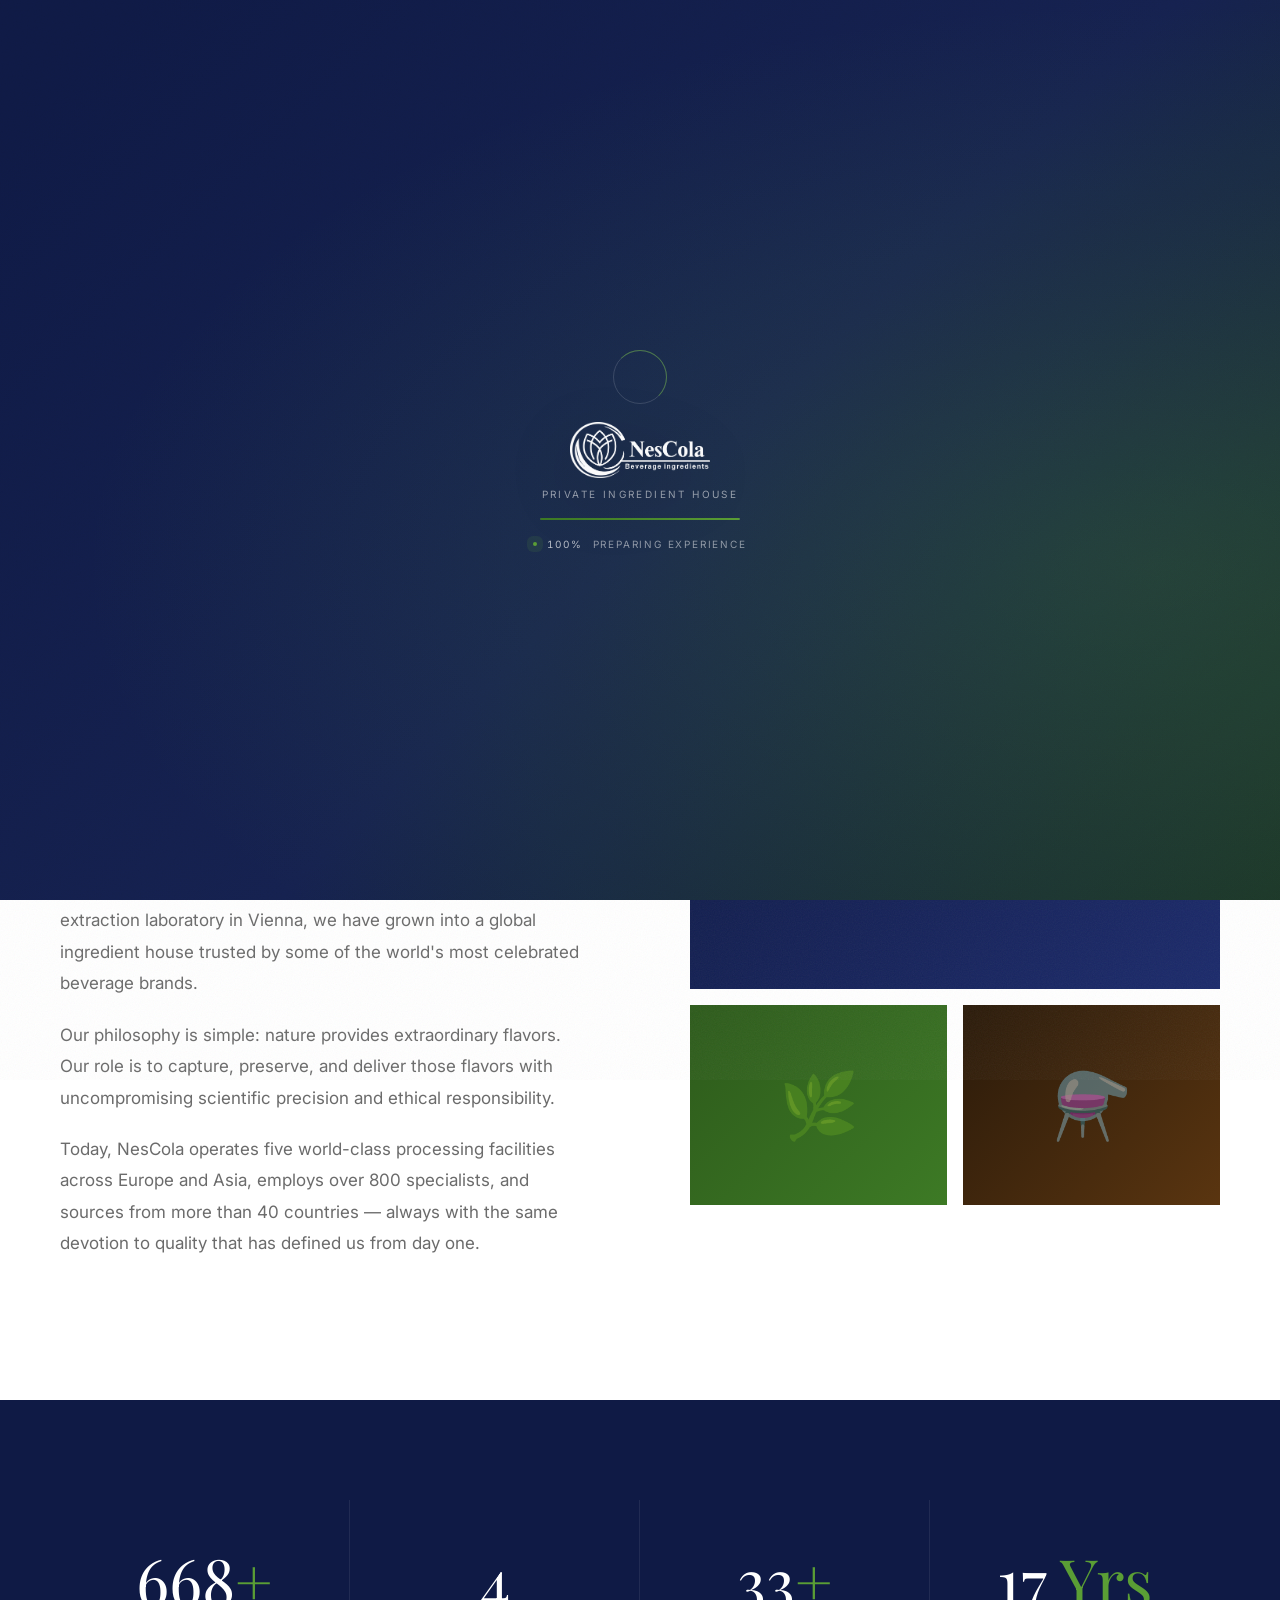
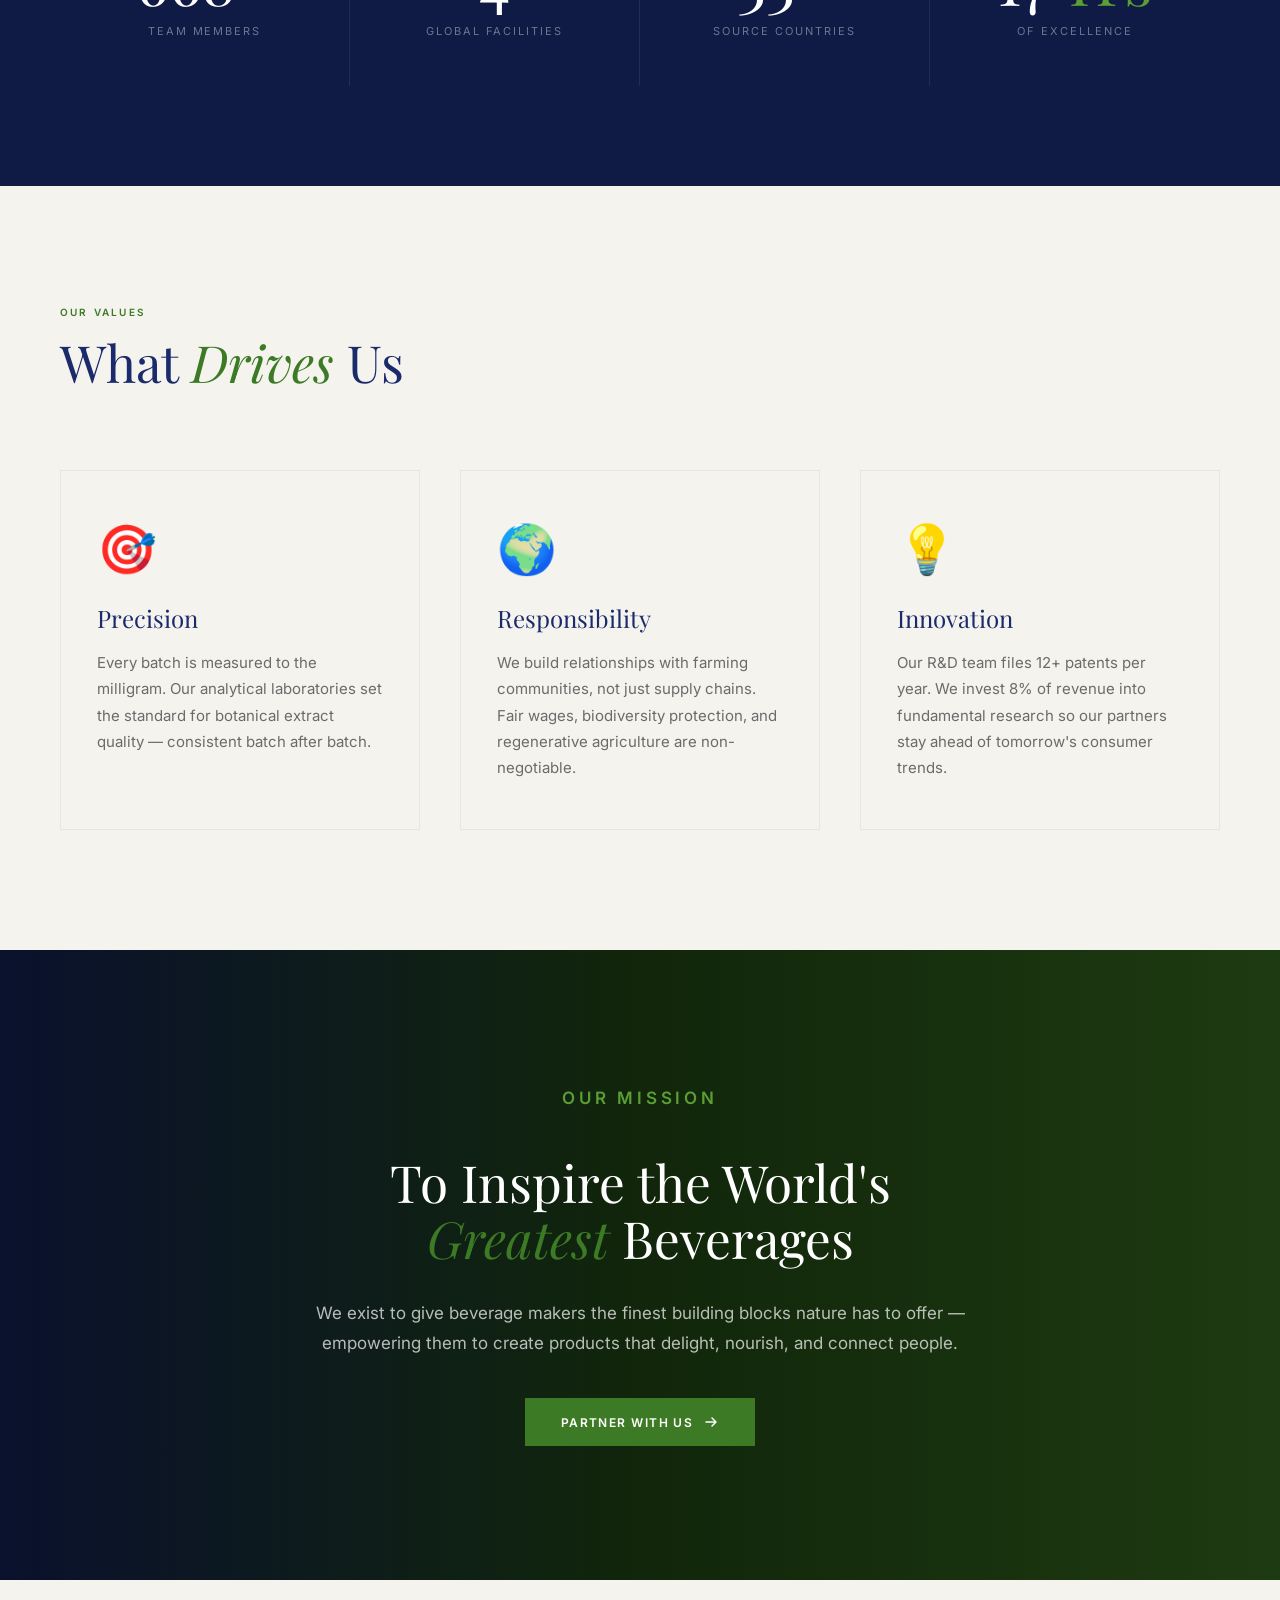
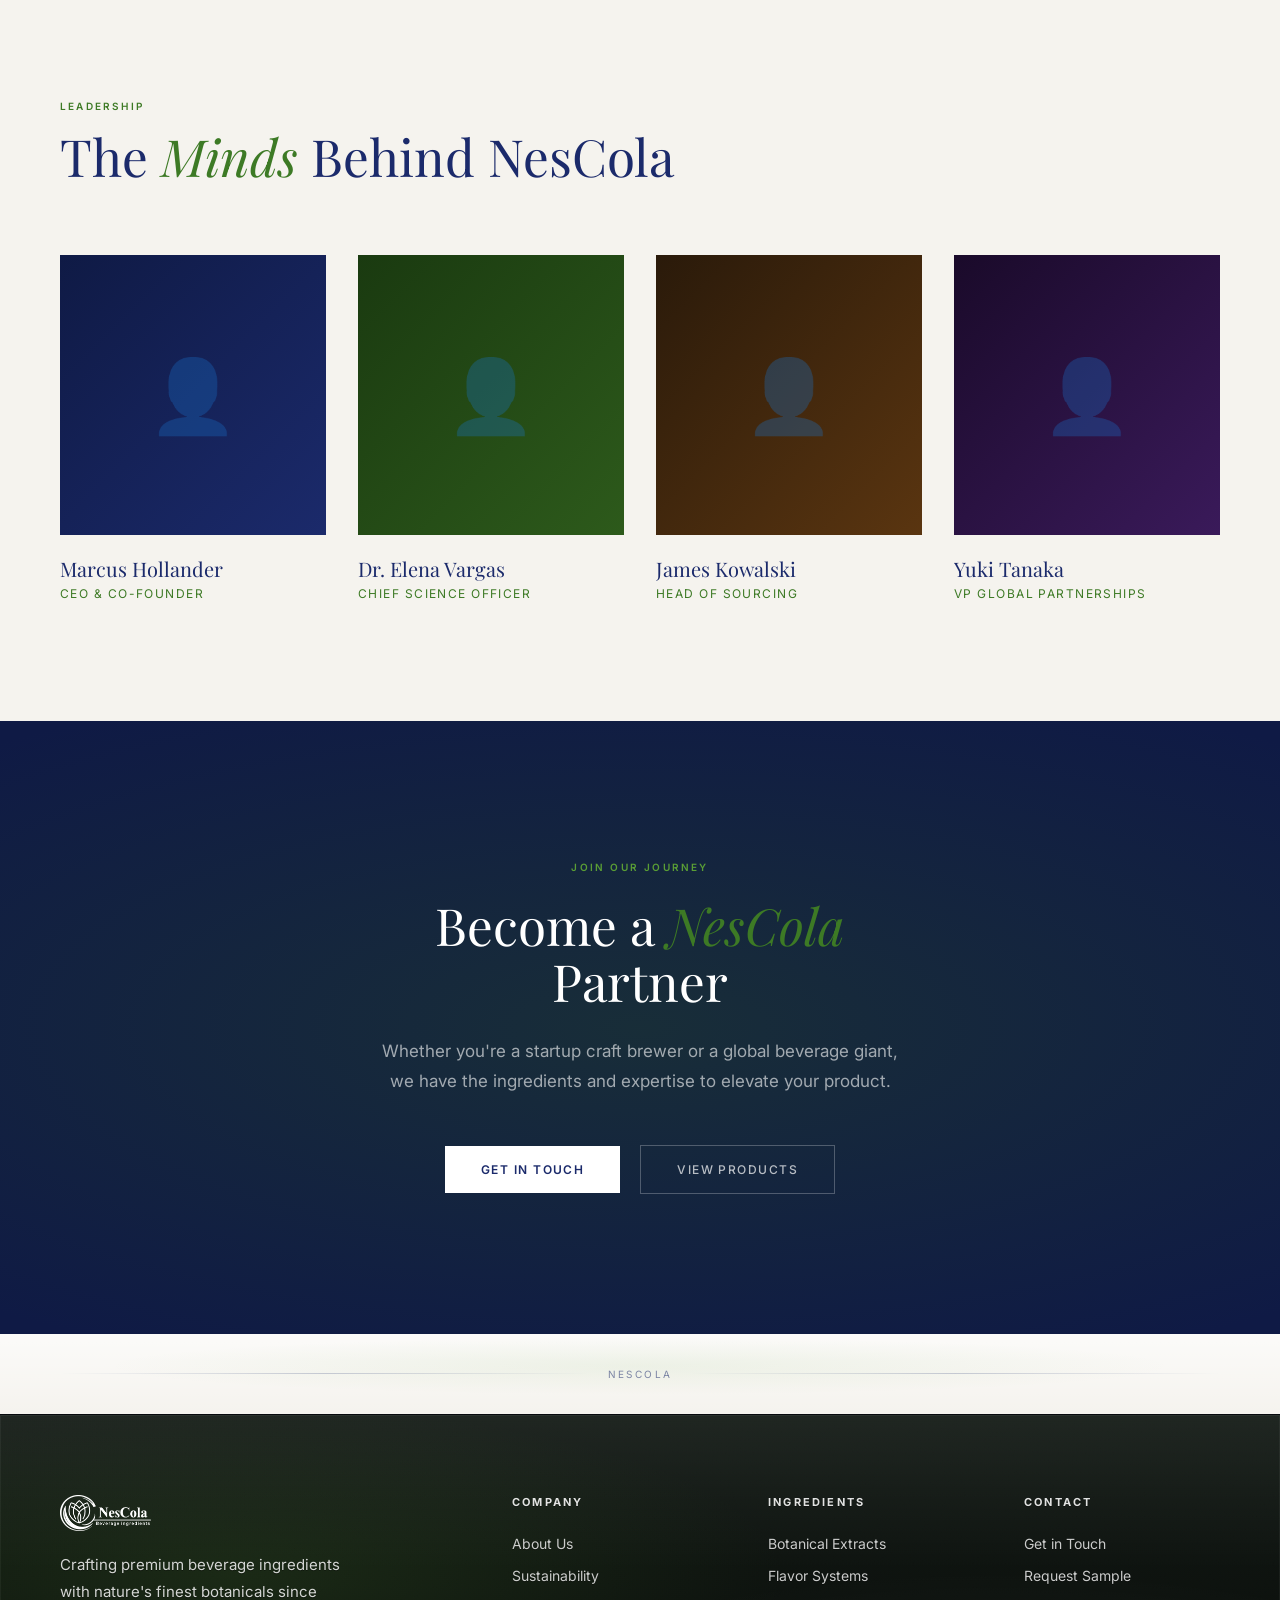
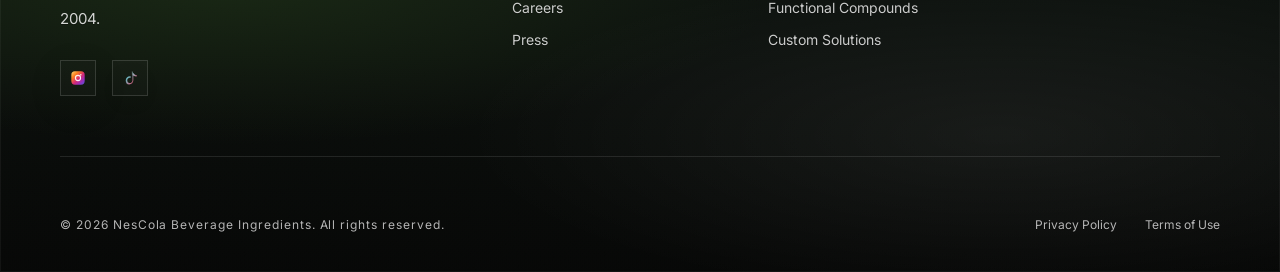
==== about.html @ 810b6f32 "Initial commit: Upload website" ====
<!DOCTYPE html>
<html lang="en">
<head>
  <meta charset="UTF-8" />
  <meta name="viewport" content="width=device-width, initial-scale=1.0" />
  <title>About NesCola – Our Story</title>
  <link rel="preconnect" href="https://fonts.googleapis.com" />
  <link rel="preconnect" href="https://fonts.gstatic.com" crossorigin />
  <link href="https://fonts.googleapis.com/css2?family=Playfair+Display:ital,wght@0,400;0,500;1,400;1,500&family=Inter:wght@300;400;500;600&display=swap" rel="stylesheet" />
  <link rel="stylesheet" href="css/style.css" />
</head>
<body>

  <!-- Loader -->
  <div id="loader">
    <div class="loader-stack">
      <div class="loader-ring" aria-hidden="true"></div>
      <div class="loader-mark">
        <img src="logo.png" alt="NesCola" class="loader-logo" />
        <div class="loader-subtitle">Private ingredient house</div>
      </div>
      <div class="loader-bar" aria-hidden="true"><div class="loader-bar-fill"></div></div>
      <div class="loader-metrics" aria-live="polite">
        <span class="loader-dot" aria-hidden="true"></span>
        <span class="loader-pct" id="loader-pct">0%</span>
        <span>Preparing experience</span>
      </div>
    </div>
  </div>

  <div id="progress-bar"></div>
  <div id="page-transition" aria-hidden="true">
    <div class="transition-mark">
      <span class="mark-line"></span>
      <span>NesCola</span>
    </div>
  </div>
  <div class="cursor"></div>
  <div class="cursor-follower"></div>

  <nav class="mobile-menu">
    <a href="index.html">Home</a>
    <a href="about.html">About</a>
    <a href="products.html">Ingredients</a>
    <a href="sustainability.html">Sustainability</a>
    <a href="contact.html">Contact</a>
  </nav>

  <header id="navbar">
    <a href="index.html" class="nav-logo"><img src="logo.png" alt="NesCola" /></a>
    <nav class="nav-links">
      <a href="index.html">Home</a>
      <a href="about.html">About</a>
      <a href="products.html">Ingredients</a>
      <a href="sustainability.html">Sustainability</a>
      <a href="contact.html" class="nav-cta">Contact Us</a>
    </nav>
    <div class="hamburger"><span></span><span></span><span></span></div>
  </header>

  <!-- Page Hero -->
  <section class="page-hero">
    <div class="page-hero-bg"></div>
    <div class="page-hero-content">
      <div class="page-hero-breadcrumb">
        <a href="index.html">Home</a><span>/</span><span>About</span>
      </div>
      <h1 class="page-hero-title reveal-clip">
        Our <em>Story</em>
      </h1>
    </div>
  </section>

  <!-- Story Section -->
  <section class="about-story">
    <div class="about-story-inner">
      <div class="about-story-text reveal-left">
        <p class="section-label">Since 2004</p>
        <h2 class="section-title">A Passion for<br /><em>Pure Ingredients</em></h2>
        <p>NesCola was founded in 2004 by a team of beverage scientists and botanical foragers who believed that the future of great drinks lay in the quality of what goes into them. Starting from a single extraction laboratory in Vienna, we have grown into a global ingredient house trusted by some of the world's most celebrated beverage brands.</p>
        <p>Our philosophy is simple: nature provides extraordinary flavors. Our role is to capture, preserve, and deliver those flavors with uncompromising scientific precision and ethical responsibility.</p>
        <p>Today, NesCola operates five world-class processing facilities across Europe and Asia, employs over 800 specialists, and sources from more than 40 countries — always with the same devotion to quality that has defined us from day one.</p>
      </div>
      <div class="about-story-visual">
        <div class="about-story-visual-item reveal-right">
          <div class="about-vis-bg bg-about-1" style="display:flex;align-items:center;justify-content:center;">
            <img src="logo.png" alt="" style="width:55%;opacity:0.6;filter:brightness(0) invert(1);"/>
          </div>
        </div>
        <div class="about-story-visual-item reveal" data-delay="100">
          <div class="about-vis-bg bg-about-2" style="display:flex;align-items:center;justify-content:center;">
            <span style="font-size:64px;opacity:0.5">🌿</span>
          </div>
        </div>
        <div class="about-story-visual-item reveal" data-delay="200">
          <div class="about-vis-bg bg-about-3" style="display:flex;align-items:center;justify-content:center;">
            <span style="font-size:64px;opacity:0.5">⚗️</span>
          </div>
        </div>
      </div>
    </div>
  </section>

  <!-- Stats -->
  <section class="stats-section">
    <div class="stat-item reveal" data-delay="0">
      <div class="stat-num" data-count="800" data-suffix="+">800<span>+</span></div>
      <div class="stat-label">Team Members</div>
    </div>
    <div class="stat-item reveal" data-delay="100">
      <div class="stat-num" data-count="5" data-suffix="">5<span></span></div>
      <div class="stat-label">Global Facilities</div>
    </div>
    <div class="stat-item reveal" data-delay="200">
      <div class="stat-num" data-count="40" data-suffix="+">40<span>+</span></div>
      <div class="stat-label">Source Countries</div>
    </div>
    <div class="stat-item reveal" data-delay="300">
      <div class="stat-num" data-count="20" data-suffix=" Yrs">20<span> Yrs</span></div>
      <div class="stat-label">of Excellence</div>
    </div>
  </section>

  <!-- Values -->
  <section class="values-section">
    <div class="values-inner">
    <div style="max-width:700px;margin-bottom:70px;" class="reveal">
      <p class="section-label">Our Values</p>
      <h2 class="section-title">What <em>Drives</em> Us</h2>
    </div>
    <div class="sustain-commitment">
      <div class="commitment-card reveal" data-delay="0">
        <div class="commitment-icon">🎯</div>
        <h3 class="commitment-title">Precision</h3>
        <p class="commitment-text">Every batch is measured to the milligram. Our analytical laboratories set the standard for botanical extract quality — consistent batch after batch.</p>
      </div>
      <div class="commitment-card reveal" data-delay="100">
        <div class="commitment-icon">🌍</div>
        <h3 class="commitment-title">Responsibility</h3>
        <p class="commitment-text">We build relationships with farming communities, not just supply chains. Fair wages, biodiversity protection, and regenerative agriculture are non-negotiable.</p>
      </div>
      <div class="commitment-card reveal" data-delay="200">
        <div class="commitment-icon">💡</div>
        <h3 class="commitment-title">Innovation</h3>
        <p class="commitment-text">Our R&D team files 12+ patents per year. We invest 8% of revenue into fundamental research so our partners stay ahead of tomorrow's consumer trends.</p>
      </div>
    </div>
    </div>
  </section>

  <!-- Feature Band -->
  <section class="feature-band">
    <div class="feature-band-bg"></div>
    <div class="feature-band-overlay"></div>
    <div class="feature-band-content">
      <p class="section-label reveal">Our Mission</p>
      <h2 class="section-title reveal" data-delay="100">To Inspire the World's <em>Greatest</em> Beverages</h2>
      <p class="reveal" data-delay="200">
        We exist to give beverage makers the finest building blocks nature has to offer — empowering them to create products that delight, nourish, and connect people.
      </p>
      <a href="contact.html" class="btn-primary reveal" data-delay="300" style="margin:0 auto;">
        Partner With Us
        <svg width="16" height="16" viewBox="0 0 16 16" fill="none"><path d="M3 8h10M9 4l4 4-4 4" stroke="currentColor" stroke-width="1.5" stroke-linecap="round" stroke-linejoin="round"/></svg>
      </a>
    </div>
  </section>

  <!-- Team -->
  <section class="team-section">
    <div class="team-inner">
      <div style="margin-bottom:0;" class="reveal">
        <p class="section-label">Leadership</p>
        <h2 class="section-title">The <em>Minds</em> Behind NesCola</h2>
      </div>
      <div class="team-grid" data-stagger>
      <div class="team-card reveal">
        <div class="team-card-img">
          <div class="team-card-img-bg" style="background:linear-gradient(135deg,#0f1a45,#1b2a6b);display:flex;align-items:center;justify-content:center;">
            <span style="font-size:72px;opacity:0.3">👤</span>
          </div>
        </div>
        <div class="team-name">Marcus Hollander</div>
        <div class="team-role">CEO &amp; Co-Founder</div>
      </div>
      <div class="team-card reveal" data-delay="100">
        <div class="team-card-img">
          <div class="team-card-img-bg" style="background:linear-gradient(135deg,#1a3a10,#2d5a1b);display:flex;align-items:center;justify-content:center;">
            <span style="font-size:72px;opacity:0.3">👤</span>
          </div>
        </div>
        <div class="team-name">Dr. Elena Vargas</div>
        <div class="team-role">Chief Science Officer</div>
      </div>
      <div class="team-card reveal" data-delay="200">
        <div class="team-card-img">
          <div class="team-card-img-bg" style="background:linear-gradient(135deg,#2a1a0a,#5a3510);display:flex;align-items:center;justify-content:center;">
            <span style="font-size:72px;opacity:0.3">👤</span>
          </div>
        </div>
        <div class="team-name">James Kowalski</div>
        <div class="team-role">Head of Sourcing</div>
      </div>
      <div class="team-card reveal" data-delay="300">
        <div class="team-card-img">
          <div class="team-card-img-bg" style="background:linear-gradient(135deg,#1a0a2a,#3a1a5a);display:flex;align-items:center;justify-content:center;">
            <span style="font-size:72px;opacity:0.3">👤</span>
          </div>
        </div>
        <div class="team-name">Yuki Tanaka</div>
        <div class="team-role">VP Global Partnerships</div>
      </div>
      </div>
    </div>
  </section>

  <!-- CTA -->
  <section class="cta-section">
    <span class="section-label reveal">Join Our Journey</span>
    <h2 class="section-title reveal" data-delay="100">Become a <em>NesCola</em><br />Partner</h2>
    <p class="reveal" data-delay="200">Whether you're a startup craft brewer or a global beverage giant, we have the ingredients and expertise to elevate your product.</p>
    <div class="cta-actions reveal" data-delay="300">
      <a href="contact.html" class="btn-white">Get in Touch</a>
      <a href="products.html" class="btn-outline-white">View Products</a>
    </div>
  </section>

  <!-- Pre-footer separator -->
  <section class="pre-footer" aria-hidden="true">
    <div class="pre-footer-inner">
      <span class="pre-footer-line"></span>
      <span class="pre-footer-kicker">NesCola</span>
      <span class="pre-footer-line"></span>
    </div>
  </section>

  <footer>
    <div class="footer-top">
      <div class="footer-brand">
        <img src="logo.png" alt="NesCola" />
        <p>Crafting premium beverage ingredients with nature's finest botanicals since 2004.</p>
        <div class="social-links">
          <a href="#" aria-label="Instagram">
            <svg class="social-icon-bg" viewBox="0 0 24 24" aria-hidden="true">
              <defs>
                <linearGradient id="igG" x1="0" y1="0" x2="1" y2="1">
                  <stop offset="0" stop-color="#feda75"/>
                  <stop offset="0.28" stop-color="#fa7e1e"/>
                  <stop offset="0.55" stop-color="#d62976"/>
                  <stop offset="0.78" stop-color="#962fbf"/>
                  <stop offset="1" stop-color="#4f5bd5"/>
                </linearGradient>
              </defs>
              <path fill="url(#igG)" d="M7.5 2h9A5.5 5.5 0 0 1 22 7.5v9A5.5 5.5 0 0 1 16.5 22h-9A5.5 5.5 0 0 1 2 16.5v-9A5.5 5.5 0 0 1 7.5 2Z"/>
              <path fill="#fff" fill-opacity="0.92" d="M12 7.3A4.7 4.7 0 1 0 16.7 12 4.71 4.71 0 0 0 12 7.3Zm0 7.7A3 3 0 1 1 15 12a3 3 0 0 1-3 3Zm5.35-7.98a1.1 1.1 0 1 1-1.1-1.1 1.1 1.1 0 0 1 1.1 1.1Z"/>
            </svg>
          </a>
          <a href="#" aria-label="TikTok">
            <svg class="social-icon-bg" viewBox="0 0 24 24" aria-hidden="true">
              <defs>
                <linearGradient id="ttC" x1="0" y1="0" x2="1" y2="1">
                  <stop offset="0" stop-color="#25F4EE"/>
                  <stop offset="1" stop-color="#FE2C55"/>
                </linearGradient>
              </defs>
              <path fill="url(#ttC)" d="M13.6 2h2.2c.2 2 1.4 3.8 3.2 4.7 1 .5 2 .8 3 .8v2.2c-1.8.1-3.5-.4-5-1.4v7.2c0 3.4-2.8 6.2-6.2 6.2S5.6 19 5.6 15.6s2.8-6.2 6.2-6.2c.4 0 .8 0 1.2.1v2.4c-.4-.2-.8-.2-1.2-.2-2.1 0-3.9 1.7-3.9 3.9S9.7 19.5 11.8 19.5s3.9-1.7 3.9-3.9V2Z"/>
              <path fill="#fff" fill-opacity="0.18" d="M15.8 2c.2 2 1.4 3.8 3.2 4.7v2.2c-1.8-.3-3.4-1.2-4.4-2.6V2h1.2Z"/>
            </svg>
          </a>
        </div>
      </div>
      <div class="footer-col">
        <h5>Company</h5>
        <ul>
          <li><a href="about.html">About Us</a></li>
          <li><a href="sustainability.html">Sustainability</a></li>
          <li><a href="#">Careers</a></li>
          <li><a href="#">Press</a></li>
        </ul>
      </div>
      <div class="footer-col">
        <h5>Ingredients</h5>
        <ul>
          <li><a href="products.html">Botanical Extracts</a></li>
          <li><a href="products.html">Flavor Systems</a></li>
          <li><a href="products.html">Functional Compounds</a></li>
          <li><a href="products.html">Custom Solutions</a></li>
        </ul>
      </div>
      <div class="footer-col">
        <h5>Contact</h5>
        <ul>
          <li><a href="contact.html">Get in Touch</a></li>
          <li><a href="contact.html">Request Sample</a></li>
        </ul>
      </div>
    </div>
    <div class="footer-bottom">
      <p>© 2026 NesCola Beverage Ingredients. All rights reserved.</p>
      <div class="footer-bottom-links">
        <a href="#">Privacy Policy</a>
        <a href="#">Terms of Use</a>
      </div>
    </div>
  </footer>

  <button id="back-to-top" aria-label="Back to top">
    <svg width="18" height="18" viewBox="0 0 18 18" fill="none"><path d="M9 14V4M4 9l5-5 5 5" stroke="currentColor" stroke-width="1.5" stroke-linecap="round" stroke-linejoin="round"/></svg>
  </button>

  <script src="js/main.js"></script>
</body>
</html>
---- css/style.css ----
/* ============================================
   NESCOLA – BEVERAGE INGREDIENTS
   Luxury website inspired by Zegna Group
   ============================================ */

:root {
  --navy:   #1B2A6B;
  --navy-dark: #0F1A45;
  --green:  #2D5A1B;
  --green-mid: #3D7A25;
  --green-light: #5A9E35;
  --cream:  #F5F3EE;
  --white:  #FFFFFF;
  --black:  #0A0A0A;
  --gray:   #6B6B6B;
  --light-gray: #E8E6E1;
  --font-serif: 'Playfair Display', Georgia, serif;
  --font-sans:  'Inter', 'Helvetica Neue', Arial, sans-serif;
  --transition: 0.6s cubic-bezier(0.25, 0.46, 0.45, 0.94);
  --transition-fast: 0.3s cubic-bezier(0.25, 0.46, 0.45, 0.94);
  --ease-premium: cubic-bezier(0.22, 1, 0.36, 1);
}

/* ---- Reset & Base ---- */
*, *::before, *::after { box-sizing: border-box; margin: 0; padding: 0; }

html {
  font-size: 16px;
  scroll-behavior: smooth;
  overflow-x: hidden;
}

body {
  font-family: var(--font-sans);
  background: var(--white);
  color: var(--black);
  overflow-x: hidden;
}

a { text-decoration: none; color: inherit; }
img { display: block; max-width: 100%; }
ul { list-style: none; }

/* ---- Motion preferences ---- */
@media (prefers-reduced-motion: reduce) {
  html { scroll-behavior: auto; }
  *, *::before, *::after {
    animation-duration: 0.001ms !important;
    animation-iteration-count: 1 !important;
    transition-duration: 0.001ms !important;
  }
}

/* ---- Custom Cursor ---- */
.cursor {
  position: fixed;
  width: 10px; height: 10px;
  background: rgba(255,255,255,0.95);
  border-radius: 50%;
  pointer-events: none;
  z-index: 10000;
  transform: translate(-50%, -50%);
  transition: transform 0.1s, width 0.3s, height 0.3s, background 0.3s;
  mix-blend-mode: difference;
  box-shadow: 0 0 0 1px rgba(0,0,0,0.20), 0 14px 38px rgba(0,0,0,0.20);
}
.cursor-follower {
  position: fixed;
  width: 36px; height: 36px;
  border: 1.5px solid rgba(255,255,255,0.8);
  border-radius: 50%;
  pointer-events: none;
  z-index: 9999;
  transform: translate(-50%, -50%);
  transition: transform 0.35s cubic-bezier(0.175, 0.885, 0.32, 1.275), width 0.3s, height 0.3s, border-color 0.3s;
  mix-blend-mode: difference;
  box-shadow: 0 0 0 1px rgba(0,0,0,0.14);
}
.cursor.hover   { width: 20px; height: 20px; background: rgba(255,255,255,0.98); }
.cursor-follower.hover { width: 60px; height: 60px; border-color: rgba(255,255,255,0.9); opacity: 0.55; }

/* Cursor only on precise pointers */
@media (pointer: fine) {
  body { cursor: none; }
}
@media (pointer: coarse) {
  .cursor, .cursor-follower { display: none !important; }
}

/* ---- Page Transitions (exclusive) ---- */
#page-transition {
  position: fixed;
  inset: 0;
  z-index: 9997;
  pointer-events: none;
  opacity: 0;
  visibility: hidden;
  transform: translateY(8px);
  transition: opacity 520ms cubic-bezier(0.22, 1, 0.36, 1),
              transform 520ms cubic-bezier(0.22, 1, 0.36, 1),
              visibility 0s linear 520ms;
}

#page-transition::before {
  content: '';
  position: absolute;
  inset: 0;
  background:
    radial-gradient(ellipse 90% 65% at 50% 35%, rgba(90,158,53,0.18), transparent 55%),
    linear-gradient(135deg, rgba(15,26,69,0.96) 0%, rgba(27,42,107,0.96) 30%, rgba(45,90,27,0.96) 100%);
}

/* ultra-subtle grain */
#page-transition::after {
  content: '';
  position: absolute;
  inset: -20%;
  opacity: 0.08;
  background-image: url("data:image/svg+xml,%3Csvg xmlns='http://www.w3.org/2000/svg' width='180' height='180'%3E%3Cfilter id='n'%3E%3CfeTurbulence type='fractalNoise' baseFrequency='.9' numOctaves='3' stitchTiles='stitch'/%3E%3C/filter%3E%3Crect width='180' height='180' filter='url(%23n)' opacity='.8'/%3E%3C/svg%3E");
  mix-blend-mode: overlay;
  animation: grainDrift 6s linear infinite;
}

.transition-mark {
  position: absolute;
  left: 60px;
  bottom: 56px;
  display: flex;
  align-items: center;
  gap: 14px;
  color: rgba(255,255,255,0.55);
  font-size: 10px;
  letter-spacing: 0.22em;
  text-transform: uppercase;
  opacity: 0;
  transform: translateY(10px);
  transition: opacity 520ms cubic-bezier(0.22, 1, 0.36, 1),
              transform 520ms cubic-bezier(0.22, 1, 0.36, 1);
}
.transition-mark .mark-line {
  width: 64px;
  height: 1px;
  background: rgba(255,255,255,0.18);
  position: relative;
  overflow: hidden;
}
.transition-mark .mark-line::after {
  content: '';
  position: absolute;
  inset: 0;
  background: linear-gradient(90deg, transparent, rgba(255,255,255,0.65), transparent);
  transform: translateX(-100%);
  animation: markSweep 1.1s cubic-bezier(0.22, 1, 0.36, 1) infinite;
}

body.is-transitioning #page-transition {
  opacity: 1;
  visibility: visible;
  transform: translateY(0);
  transition: opacity 520ms cubic-bezier(0.22, 1, 0.36, 1),
              transform 520ms cubic-bezier(0.22, 1, 0.36, 1),
              visibility 0s;
}
body.is-transitioning .transition-mark {
  opacity: 1;
  transform: translateY(0);
}

@keyframes grainDrift {
  from { transform: translate3d(-2%, -2%, 0); }
  to   { transform: translate3d(2%, 2%, 0); }
}
@keyframes markSweep {
  0%   { transform: translateX(-100%); opacity: 0.3; }
  35%  { opacity: 0.8; }
  100% { transform: translateX(100%); opacity: 0.2; }
}

/* ---- Page Loader ---- */
#loader {
  position: fixed; inset: 0;
  background: var(--navy-dark);
  z-index: 9998;
  display: flex; align-items: center; justify-content: center;
  flex-direction: column;
  gap: 24px;
  transition: opacity 0.8s ease, visibility 0.8s ease;
}
#loader.hidden { opacity: 0; visibility: hidden; }
#loader .loader-logo {
  width: 140px;
  animation: pulse 1.5s ease-in-out infinite;
  filter: brightness(0) invert(1) drop-shadow(0 18px 40px rgba(0,0,0,0.45));
  opacity: 0.98;
}
#loader .loader-bar {
  width: 200px; height: 2px;
  background: rgba(255,255,255,0.15);
  border-radius: 2px;
  overflow: hidden;
}
#loader .loader-bar-fill {
  height: 100%;
  background: linear-gradient(90deg, var(--green-mid), var(--green-light));
  border-radius: 2px;
  animation: load 1.8s ease-in-out forwards;
}
@keyframes load { from { width: 0; } to { width: 100%; } }
@keyframes pulse { 0%,100%{opacity:1;transform:scale(1)} 50%{opacity:0.7;transform:scale(0.96)} }

/* Premium loader enhancements */
#loader::before {
  content: '';
  position: absolute;
  inset: 0;
  background:
    radial-gradient(ellipse 80% 60% at 50% 35%, rgba(90,158,53,0.22), transparent 58%),
    linear-gradient(135deg, #0F1A45 0%, #162250 30%, #1a3a10 70%, #2D5A1B 100%);
  background-size: 180% 180%;
  animation: gradientDrift 14s var(--ease-premium) infinite;
  opacity: 0.95;
}
#loader::after {
  content: '';
  position: absolute;
  inset: -20%;
  opacity: 0.08;
  background-image: url("data:image/svg+xml,%3Csvg xmlns='http://www.w3.org/2000/svg' width='180' height='180'%3E%3Cfilter id='n'%3E%3CfeTurbulence type='fractalNoise' baseFrequency='.85' numOctaves='3' stitchTiles='stitch'/%3E%3C/filter%3E%3Crect width='180' height='180' filter='url(%23n)' opacity='.8'/%3E%3C/svg%3E");
  mix-blend-mode: overlay;
  animation: grainDrift 6s linear infinite;
  pointer-events: none;
}

.loader-stack {
  position: relative;
  z-index: 1;
  display: flex;
  flex-direction: column;
  align-items: center;
  gap: 18px;
}

.loader-mark {
  display: flex;
  flex-direction: column;
  align-items: center;
  gap: 10px;
}

.loader-subtitle {
  font-size: 10px;
  letter-spacing: 0.24em;
  text-transform: uppercase;
  color: rgba(255,255,255,0.55);
}

.loader-metrics {
  display: flex;
  align-items: center;
  gap: 10px;
  color: rgba(255,255,255,0.5);
  font-size: 10px;
  letter-spacing: 0.18em;
  text-transform: uppercase;
}
.loader-dot {
  width: 4px; height: 4px;
  border-radius: 50%;
  background: var(--green-light);
  box-shadow: 0 0 0 6px rgba(90,158,53,0.12);
}
.loader-pct {
  font-variant-numeric: tabular-nums;
  color: rgba(255,255,255,0.68);
}

.loader-ring {
  width: 54px; height: 54px;
  border-radius: 999px;
  border: 1px solid rgba(255,255,255,0.14);
  position: relative;
}
.loader-ring::before {
  content: '';
  position: absolute;
  inset: -1px;
  border-radius: 999px;
  border: 1px solid rgba(90,158,53,0.55);
  border-left-color: transparent;
  border-bottom-color: transparent;
  animation: ringSpin 1.15s var(--ease-premium) infinite;
}
@keyframes ringSpin { to { transform: rotate(360deg); } }

/* reduced motion: keep premium but static */
@media (prefers-reduced-motion: reduce) {
  #loader::before, #loader::after,
  #loader .loader-logo,
  #loader .loader-bar-fill,
  .loader-ring::before {
    animation: none !important;
  }
}

/* ---- Navigation ---- */
#navbar {
  position: fixed; top: 0; left: 0; right: 0;
  z-index: 1000;
  padding: 28px 60px;
  display: flex; align-items: center; justify-content: space-between;
  transition: background var(--transition), padding var(--transition), box-shadow var(--transition);
}
#navbar.scrolled {
  background: rgba(255,255,255,0.96);
  backdrop-filter: blur(20px);
  padding: 16px 60px;
  box-shadow: 0 1px 30px rgba(0,0,0,0.08);
}
#navbar.dark-nav {
  background: transparent;
}
.nav-logo img { height: 42px; transition: height var(--transition); }
#navbar.scrolled .nav-logo img { height: 34px; }

/* Improve logo visibility on dark heroes */
#navbar:not(.scrolled) .nav-logo img {
  filter: brightness(0) invert(1) drop-shadow(0 10px 24px rgba(0,0,0,0.28));
  opacity: 0.98;
  transition: height var(--transition), filter var(--transition-fast), opacity var(--transition-fast);
}
#navbar.scrolled .nav-logo img {
  filter: none;
  opacity: 1;
  transition: height var(--transition), filter var(--transition-fast), opacity var(--transition-fast);
}

.nav-links {
  display: flex; gap: 44px; align-items: center;
}
.nav-links a {
  font-family: var(--font-sans);
  font-size: 12px;
  font-weight: 500;
  letter-spacing: 0.12em;
  text-transform: uppercase;
  color: var(--white);
  transition: color var(--transition-fast), opacity var(--transition-fast);
  position: relative;
}
.nav-links a::after {
  content: '';
  position: absolute; bottom: -4px; left: 0; right: 0;
  height: 1px; background: var(--green-light);
  transform: scaleX(0); transform-origin: left;
  transition: transform var(--transition-fast);
}
.nav-links a:hover::after { transform: scaleX(1); }
#navbar.scrolled .nav-links a { color: var(--navy); }
.nav-links a:hover { opacity: 0.7; }

.nav-cta {
  font-size: 12px; font-weight: 600;
  letter-spacing: 0.1em; text-transform: uppercase;
  padding: 12px 28px;
  border: 1.5px solid var(--white);
  color: var(--white) !important;
  transition: background var(--transition-fast), color var(--transition-fast), border-color var(--transition-fast) !important;
}
.nav-cta::after { display: none !important; }
.nav-cta:hover { background: var(--white); color: var(--navy) !important; }
#navbar.scrolled .nav-cta { border-color: var(--navy); color: var(--navy) !important; }
#navbar.scrolled .nav-cta:hover { background: var(--navy); color: var(--white) !important; }

.hamburger {
  display: none;
  flex-direction: column; gap: 5px;
  cursor: pointer; padding: 4px;
}
.hamburger span {
  display: block; width: 24px; height: 1.5px;
  background: var(--white);
  transition: transform 0.3s, opacity 0.3s, background 0.3s;
}
#navbar.scrolled .hamburger span { background: var(--navy); }
.hamburger.open span:nth-child(1) { transform: translateY(6.5px) rotate(45deg); }
.hamburger.open span:nth-child(2) { opacity: 0; }
.hamburger.open span:nth-child(3) { transform: translateY(-6.5px) rotate(-45deg); }

/* Mobile Menu */
.mobile-menu {
  position: fixed; inset: 0;
  background: var(--navy-dark);
  z-index: 999;
  display: flex; flex-direction: column;
  align-items: center; justify-content: center; gap: 40px;
  opacity: 0; visibility: hidden;
  transition: opacity 0.5s, visibility 0.5s;
}
.mobile-menu.open { opacity: 1; visibility: visible; }
.mobile-menu a {
  font-family: var(--font-serif);
  font-size: clamp(28px, 5vw, 48px);
  color: var(--white);
  letter-spacing: 0.04em;
  transition: color 0.3s, transform 0.3s;
  transform: translateY(20px);
  opacity: 0;
}
.mobile-menu.open a { transform: translateY(0); opacity: 1; }
.mobile-menu.open a:nth-child(1) { transition-delay: 0.1s; }
.mobile-menu.open a:nth-child(2) { transition-delay: 0.15s; }
.mobile-menu.open a:nth-child(3) { transition-delay: 0.2s; }
.mobile-menu.open a:nth-child(4) { transition-delay: 0.25s; }
.mobile-menu.open a:nth-child(5) { transition-delay: 0.3s; }
.mobile-menu a:hover { color: var(--green-light); }

/* ---- Section: Hero ---- */
.hero {
  position: relative; width: 100%; height: 100vh; min-height: 700px;
  overflow: hidden;
  display: flex; align-items: flex-end;
  padding: 0 60px 80px;
}

.hero-bg {
  position: absolute; inset: 0;
  background: linear-gradient(
    135deg,
    var(--navy-dark) 0%,
    #162250 30%,
    #1a3a10 65%,
    var(--green) 100%
  );
  background-size: 180% 180%;
  animation: gradientDrift 14s var(--ease-premium) infinite;
  z-index: 0;
}
.hero-bg::after {
  content: '';
  position: absolute; inset: 0;
  background: url("data:image/svg+xml,%3Csvg width='60' height='60' viewBox='0 0 60 60' xmlns='http://www.w3.org/2000/svg'%3E%3Cg fill='none' fill-rule='evenodd'%3E%3Cg fill='%23ffffff' fill-opacity='0.03'%3E%3Ccircle cx='30' cy='30' r='1'/%3E%3C/g%3E%3C/g%3E%3C/svg%3E");
}

/* Animated botanical shapes */
.hero-shape {
  position: absolute;
  border-radius: 50%;
  opacity: 0.06;
  animation: floatShape 8s ease-in-out infinite;
}
.hero-shape-1 {
  width: 600px; height: 600px;
  background: radial-gradient(circle, var(--green-light), transparent 70%);
  top: -100px; right: 100px;
  animation-delay: 0s;
}
.hero-shape-2 {
  width: 400px; height: 400px;
  background: radial-gradient(circle, #5B8DEF, transparent 70%);
  bottom: 50px; left: -80px;
  animation-delay: 2s;
}
.hero-shape-3 {
  width: 300px; height: 300px;
  background: radial-gradient(circle, var(--green-mid), transparent 70%);
  top: 40%; left: 40%;
  animation-delay: 4s;
  opacity: 0.04;
}
@keyframes floatShape {
  0%,100% { transform: translateY(0) scale(1); }
  50%      { transform: translateY(-30px) scale(1.04); }
}

@keyframes gradientDrift {
  0%   { background-position: 0% 40%; filter: saturate(1) contrast(1); }
  50%  { background-position: 100% 60%; filter: saturate(1.08) contrast(1.03); }
  100% { background-position: 0% 40%; filter: saturate(1) contrast(1); }
}

.hero-content {
  position: relative; z-index: 1;
  max-width: 860px;
}
.hero-eyebrow {
  font-size: 11px; font-weight: 600;
  letter-spacing: 0.22em; text-transform: uppercase;
  color: var(--green-light);
  margin-bottom: 24px;
  opacity: 0; transform: translateY(20px);
  animation: fadeUp 0.8s 0.4s forwards;
}
.hero-title {
  font-family: var(--font-serif);
  font-size: clamp(48px, 7vw, 96px);
  font-weight: 400;
  line-height: 1.04;
  color: var(--white);
  margin-bottom: 28px;
  opacity: 0; transform: translateY(30px);
  animation: fadeUp 0.9s 0.6s forwards;
}
.hero-title em { font-style: italic; color: var(--green-light); }

.hero-subtitle {
  font-size: 16px; line-height: 1.7;
  color: rgba(255,255,255,0.65);
  max-width: 520px;
  margin-bottom: 48px;
  opacity: 0; transform: translateY(20px);
  animation: fadeUp 0.8s 0.9s forwards;
}

.hero-actions {
  display: flex; gap: 20px; align-items: center;
  opacity: 0; transform: translateY(20px);
  animation: fadeUp 0.8s 1.1s forwards;
}
.btn-primary {
  display: inline-flex; align-items: center; gap: 10px;
  background: var(--green-mid);
  color: var(--white);
  padding: 16px 36px;
  font-size: 12px; font-weight: 600;
  letter-spacing: 0.12em; text-transform: uppercase;
  transition: background var(--transition-fast), transform var(--transition-fast), box-shadow var(--transition-fast);
}
.btn-primary:hover {
  background: var(--green-light);
  transform: translateY(-2px);
  box-shadow: 0 12px 40px rgba(90,158,53,0.35);
}
.btn-primary svg { transition: transform var(--transition-fast); }
.btn-primary:hover svg { transform: translateX(4px); }

.btn-ghost {
  display: inline-flex; align-items: center; gap: 8px;
  color: rgba(255,255,255,0.8);
  font-size: 12px; font-weight: 500;
  letter-spacing: 0.12em; text-transform: uppercase;
  border-bottom: 1px solid rgba(255,255,255,0.3);
  padding-bottom: 4px;
  transition: color var(--transition-fast), border-color var(--transition-fast);
}
.btn-ghost:hover { color: var(--white); border-color: var(--white); }

.hero-scroll {
  position: absolute; right: 60px; bottom: 80px; z-index: 1;
  display: flex; flex-direction: column; align-items: center; gap: 12px;
  opacity: 0; animation: fadeIn 1s 1.8s forwards;
}
.hero-scroll span {
  font-size: 10px; letter-spacing: 0.18em; text-transform: uppercase;
  color: rgba(255,255,255,0.4);
  writing-mode: vertical-rl; transform: rotate(180deg);
}
.scroll-line {
  width: 1px; height: 60px;
  background: rgba(255,255,255,0.2);
  position: relative; overflow: hidden;
}
.scroll-line::after {
  content: '';
  position: absolute; top: -100%; left: 0; right: 0;
  height: 100%; background: var(--green-light);
  animation: scrollLine 2s ease-in-out infinite;
}
@keyframes scrollLine { 0%{top:-100%} 100%{top:100%} }

/* ---- Marquee / Ticker ---- */
.marquee-section {
  background: var(--navy);
  padding: 18px 0;
  overflow: hidden;
}
.marquee-track {
  display: flex; gap: 60px;
  animation: marquee 25s linear infinite;
  white-space: nowrap;
}
.marquee-track span {
  font-size: 11px; letter-spacing: 0.18em; text-transform: uppercase;
  color: rgba(255,255,255,0.5);
  flex-shrink: 0;
}
.marquee-track .dot {
  color: var(--green-light); flex-shrink: 0;
}
@keyframes marquee { from{transform:translateX(0)} to{transform:translateX(-50%)} }

/* ---- Section Foundations ---- */
section { position: relative; }

.section-label {
  font-size: 10px; font-weight: 600;
  letter-spacing: 0.22em; text-transform: uppercase;
  color: var(--green-mid);
  margin-bottom: 16px;
}
.section-title {
  font-family: var(--font-serif);
  font-size: clamp(36px, 4vw, 60px);
  font-weight: 400;
  line-height: 1.1;
  color: var(--navy);
}
.section-title em { font-style: italic; color: var(--green-mid); }

/* ---- Reveal Animations ---- */
.reveal {
  opacity: 0; transform: translateY(40px);
  transition: opacity 0.9s cubic-bezier(0.25, 0.46, 0.45, 0.94),
              transform 0.9s cubic-bezier(0.25, 0.46, 0.45, 0.94);
}
.reveal.visible { opacity: 1; transform: translateY(0); }
.reveal-left {
  opacity: 0; transform: translateX(-40px);
  transition: opacity 0.9s var(--transition), transform 0.9s var(--transition);
}
.reveal-left.visible { opacity: 1; transform: translateX(0); }
.reveal-right {
  opacity: 0; transform: translateX(40px);
  transition: opacity 0.9s var(--transition), transform 0.9s var(--transition);
}
.reveal-right.visible { opacity: 1; transform: translateX(0); }
.reveal-scale {
  opacity: 0; transform: scale(0.92);
  transition: opacity 1s var(--transition), transform 1s var(--transition);
}
.reveal-scale.visible { opacity: 1; transform: scale(1); }

/* Premium reveal variants */
.reveal-blur {
  opacity: 0;
  transform: translateY(26px);
  filter: blur(10px);
  transition:
    opacity 900ms var(--ease-premium),
    transform 900ms var(--ease-premium),
    filter 1000ms var(--ease-premium);
  will-change: opacity, transform, filter;
}
.reveal-blur.visible {
  opacity: 1;
  transform: translateY(0);
  filter: blur(0);
}

.reveal-clip {
  opacity: 0;
  transform: translateY(20px);
  clip-path: inset(0 0 18% 0);
  transition:
    opacity 850ms var(--ease-premium),
    transform 850ms var(--ease-premium),
    clip-path 950ms var(--ease-premium);
  will-change: opacity, transform, clip-path;
}
.reveal-clip.visible {
  opacity: 1;
  transform: translateY(0);
  clip-path: inset(0 0 0 0);
}

@keyframes fadeUp   { to { opacity: 1; transform: translateY(0); } }
@keyframes fadeIn   { to { opacity: 1; } }

/* ---- Intro / Split Section ---- */
.intro-section {
  padding: 120px 60px;
  display: grid; grid-template-columns: 1fr 1fr;
  gap: 100px; align-items: center;
  background: var(--cream);
}
.intro-visual {
  position: relative;
  height: 580px;
  overflow: hidden;
}
.intro-visual img:not(.intro-visual-logo) {
  width: 100%; height: 100%; object-fit: cover;
  transition: transform 8s ease;
}
.intro-visual:hover img:not(.intro-visual-logo) { transform: scale(1.04); }
.intro-visual-frame {
  width: 100%;
  height: 100%;
  display: flex;
  align-items: center;
  justify-content: center;
  padding: clamp(28px, 5vw, 56px);
  background: linear-gradient(135deg, #0f1a45 0%, #1b2a6b 35%, #2d5a1b 70%, #3d7a25 100%);
  position: relative;
}
.intro-visual-frame::after {
  content: '';
  position: absolute;
  inset: 0;
  background:
    radial-gradient(ellipse 70% 55% at 50% 45%, rgba(255,255,255,0.10), transparent 60%),
    radial-gradient(ellipse 90% 70% at 50% 25%, rgba(90,158,53,0.18), transparent 55%);
  pointer-events: none;
}
.intro-visual-logo {
  width: min(420px, 70%);
  max-width: 100%;
  max-height: 100%;
  height: auto;
  object-fit: contain;
  opacity: 0.96;
  filter: brightness(0) invert(1) drop-shadow(0 18px 40px rgba(0,0,0,0.35));
  transform: translateY(-2px);
  transition: transform 1200ms var(--ease-premium), opacity 600ms var(--ease-premium);
  position: relative;
  z-index: 1;
}
.intro-visual:hover .intro-visual-logo {
  transform: translateY(-2px) scale(1.02);
}
.intro-visual-tag {
  position: absolute; bottom: 30px; left: 30px;
  background: var(--navy);
  color: var(--white);
  padding: 14px 20px;
  font-size: 11px; letter-spacing: 0.12em; text-transform: uppercase;
}
.intro-text { padding: 20px 0; }
.intro-text .section-title { margin-bottom: 28px; }
.intro-text p {
  font-size: 16px; line-height: 1.8; color: var(--gray);
  margin-bottom: 20px;
}
.intro-text .btn-link {
  display: inline-flex; align-items: center; gap: 8px;
  font-size: 12px; font-weight: 600;
  letter-spacing: 0.12em; text-transform: uppercase;
  color: var(--green-mid);
  border-bottom: 1px solid var(--green-mid);
  padding-bottom: 2px;
  margin-top: 20px;
  transition: gap var(--transition-fast), color var(--transition-fast);
}
.intro-text .btn-link:hover { gap: 14px; color: var(--green); }

/* ---- Numbers / Stats ---- */
.stats-section {
  padding: 100px 60px;
  background: var(--navy-dark);
  display: grid; grid-template-columns: repeat(4, 1fr);
  gap: 0;
}
.stat-item {
  padding: 48px 40px;
  border-right: 1px solid rgba(255,255,255,0.08);
  text-align: center;
}
.stat-item:last-child { border-right: none; }
.stat-num {
  font-family: var(--font-serif);
  font-size: clamp(48px, 5vw, 72px);
  font-weight: 400;
  color: var(--white);
  line-height: 1;
  margin-bottom: 12px;
}
.stat-num span { color: var(--green-light); }
.stat-label {
  font-size: 11px; letter-spacing: 0.18em; text-transform: uppercase;
  color: rgba(255,255,255,0.4);
}

/* ---- Products Grid ---- */
.products-section {
  padding: 120px 60px;
  background: var(--white);
}
.products-header {
  display: flex; align-items: flex-end; justify-content: space-between;
  margin-bottom: 70px;
}
.products-grid {
  display: grid; grid-template-columns: repeat(3, 1fr);
  gap: 30px;
}
.product-card {
  position: relative; overflow: hidden;
  background: var(--cream);
  transition: transform var(--transition);
}
.product-card:hover { transform: translateY(-6px); }
.product-card::after {
  content: '';
  position: absolute;
  inset: 0;
  background: radial-gradient(800px 400px at var(--mx, 50%) var(--my, 40%), rgba(255,255,255,0.14), transparent 60%);
  opacity: 0;
  transition: opacity 400ms var(--ease-premium);
  pointer-events: none;
}
.product-card:hover::after { opacity: 1; }
.product-card-visual {
  height: 340px; overflow: hidden;
  position: relative;
}
.product-card-bg {
  width: 100%; height: 100%;
  transition: transform 0.9s cubic-bezier(0.25, 0.46, 0.45, 0.94);
  display: flex; align-items: center; justify-content: center;
}
.product-card:hover .product-card-bg { transform: scale(1.06); }
.product-card-overlay {
  position: absolute; inset: 0;
  background: linear-gradient(to top, rgba(11,24,60,0.7) 0%, transparent 60%);
  opacity: 0; transition: opacity var(--transition);
}
.product-card:hover .product-card-overlay { opacity: 1; }
.product-card-body { padding: 28px 28px 32px; }
.product-card-tag {
  font-size: 10px; letter-spacing: 0.16em; text-transform: uppercase;
  color: var(--green-mid); margin-bottom: 10px;
}
.product-card-title {
  font-family: var(--font-serif);
  font-size: 24px; font-weight: 400;
  color: var(--navy); margin-bottom: 12px;
  line-height: 1.2;
}
.product-card-desc {
  font-size: 14px; line-height: 1.7; color: var(--gray);
  margin-bottom: 20px;
}
.product-card-link {
  display: inline-flex; align-items: center; gap: 6px;
  font-size: 11px; font-weight: 600;
  letter-spacing: 0.12em; text-transform: uppercase;
  color: var(--navy);
  transition: gap var(--transition-fast);
}
.product-card:hover .product-card-link { gap: 12px; color: var(--green-mid); }

/* Product card color backgrounds */
.bg-botanicals {
  background: linear-gradient(135deg, #1a3a10 0%, #2D5A1B 50%, #3d7a25 100%);
  min-height: 200px;
}
.bg-extracts {
  background: linear-gradient(135deg, #0F1A45 0%, #1B2A6B 50%, #2a3d8a 100%);
}
.bg-flavors {
  background: linear-gradient(135deg, #1a2a1a 0%, #2d4a2d 50%, #3a6a3a 100%);
}
.bg-minerals {
  background: linear-gradient(135deg, #2a1a0f 0%, #5a3010 50%, #7a4a20 100%);
}
.bg-antioxidants {
  background: linear-gradient(135deg, #1a0a2a 0%, #3a1a5a 50%, #5a2a7a 100%);
}
.bg-functional {
  background: linear-gradient(135deg, #0a2a2a 0%, #1a4a4a 50%, #2a6a6a 100%);
}

.product-icon {
  font-size: 64px;
  opacity: 0.4;
  filter: grayscale(0.3);
}

/* ---- Full Width Feature ---- */
.feature-band {
  height: 70vh; min-height: 500px;
  position: relative; overflow: hidden;
  display: flex; align-items: center; justify-content: center;
}
.feature-band-bg {
  position: absolute; inset: 0;
  background: linear-gradient(
    to right,
    var(--navy-dark) 0%,
    #1a3a10 50%,
    var(--green) 100%
  );
}
.feature-band-overlay {
  position: absolute; inset: 0;
  background: rgba(0,0,0,0.35);
}
.feature-band-content {
  position: relative; z-index: 1;
  text-align: center; padding: 40px 60px;
  max-width: 800px;
}
.feature-band-content .section-label { color: var(--green-light); justify-content: center; display: flex; }
.feature-band-content .section-title { color: var(--white); margin: 16px 0 32px; }
.feature-band-content p { color: rgba(255,255,255,0.7); font-size: 17px; line-height: 1.75; margin-bottom: 40px; }

/* Floating leaf decorations */
.leaf-deco {
  position: absolute;
  opacity: 0.06;
  animation: leafFloat 10s ease-in-out infinite;
}
.leaf-deco svg { fill: var(--white); }
.leaf-1 { top: 10%; left: 5%; animation-delay: 0s; }
.leaf-2 { bottom: 15%; right: 8%; animation-delay: 3s; transform: rotate(180deg); }
.leaf-3 { top: 30%; right: 25%; animation-delay: 6s; transform: rotate(90deg); }
@keyframes leafFloat {
  0%,100%{ transform: translateY(0) rotate(var(--r, 0deg)); }
  50%    { transform: translateY(-20px) rotate(calc(var(--r, 0deg) + 10deg)); }
}

/* ---- Sustainability Section ---- */
.sustain-section {
  padding: 120px 60px;
  background: var(--cream);
  display: grid; grid-template-columns: 1fr 1fr;
  gap: 80px; align-items: center;
}
.sustain-pillars { display: flex; flex-direction: column; gap: 0; }
.sustain-pillar {
  padding: 32px 0;
  border-bottom: 1px solid var(--light-gray);
  display: flex; gap: 24px; align-items: flex-start;
  transition: padding-left var(--transition-fast);
  cursor: default;
}
.sustain-pillar:hover { padding-left: 12px; }
.sustain-pillar:first-child { border-top: 1px solid var(--light-gray); }
.pillar-num {
  font-family: var(--font-serif);
  font-size: 13px; color: var(--green-mid);
  min-width: 28px; padding-top: 2px;
}
.pillar-content h4 {
  font-family: var(--font-serif);
  font-size: 20px; font-weight: 400; color: var(--navy);
  margin-bottom: 8px;
}
.pillar-content p { font-size: 14px; line-height: 1.7; color: var(--gray); }

.sustain-visual {
  position: relative; height: 600px;
  overflow: hidden;
}
.sustain-visual-inner {
  width: 100%; height: 100%;
  background: linear-gradient(135deg, var(--green) 0%, var(--green-dark, #1a3a10) 100%);
  display: flex; align-items: center; justify-content: center;
  position: relative;
}
.sustain-big-num {
  font-family: var(--font-serif);
  font-size: 220px; font-weight: 400;
  color: rgba(255,255,255,0.08);
  line-height: 1;
  position: absolute;
  user-select: none;
}
.sustain-badge {
  position: relative; z-index: 1;
  text-align: center; padding: 48px;
}
.sustain-badge .big-pct {
  font-family: var(--font-serif);
  font-size: 100px; font-weight: 400; color: var(--white);
  line-height: 1;
}
.sustain-badge p { color: rgba(255,255,255,0.7); font-size: 14px; letter-spacing: 0.08em; margin-top: 12px; }
.sustain-badge .year-tag {
  display: inline-block;
  border: 1px solid rgba(255,255,255,0.25);
  color: rgba(255,255,255,0.5);
  font-size: 10px; letter-spacing: 0.2em; text-transform: uppercase;
  padding: 6px 16px; margin-top: 24px;
}

/* ---- News Section ---- */
.news-section {
  padding: 120px 60px;
  background: var(--white);
}
.news-grid {
  display: grid; grid-template-columns: 2fr 1fr 1fr;
  gap: 30px; margin-top: 70px;
}
.news-card {
  overflow: hidden;
  transition: transform var(--transition);
}
.news-card:hover { transform: translateY(-4px); }
.news-card { position: relative; }
.news-card::after {
  content: '';
  position: absolute;
  inset: 0;
  background: radial-gradient(700px 360px at var(--mx, 50%) var(--my, 40%), rgba(255,255,255,0.12), transparent 62%);
  opacity: 0;
  transition: opacity 400ms var(--ease-premium);
  pointer-events: none;
}
.news-card:hover::after { opacity: 1; }
.news-card-img {
  height: 260px; overflow: hidden;
  margin-bottom: 24px;
}
.news-card.featured .news-card-img { height: 380px; }
.news-card-img-bg {
  width: 100%; height: 100%;
  transition: transform 0.9s ease;
}
.news-card:hover .news-card-img-bg { transform: scale(1.05); }
.news-date {
  font-size: 10px; letter-spacing: 0.16em; text-transform: uppercase;
  color: var(--green-mid); margin-bottom: 10px;
}
.news-title {
  font-family: var(--font-serif);
  font-size: clamp(18px, 2vw, 24px);
  font-weight: 400; color: var(--navy);
  line-height: 1.3; margin-bottom: 12px;
}
.news-excerpt {
  font-size: 14px; line-height: 1.7; color: var(--gray);
  margin-bottom: 20px;
  display: -webkit-box;
  -webkit-line-clamp: 3; -webkit-box-orient: vertical;
  overflow: hidden;
}
.news-link {
  font-size: 11px; font-weight: 600;
  letter-spacing: 0.12em; text-transform: uppercase;
  color: var(--navy);
  display: inline-flex; align-items: center; gap: 6px;
  transition: gap var(--transition-fast), color var(--transition-fast);
}
.news-link:hover { gap: 12px; color: var(--green-mid); }

/* News image backgrounds */
.bg-news-1 { background: linear-gradient(135deg, #0f2d1a 0%, #1a4a2a 60%, #2d7a45 100%); }
.bg-news-2 { background: linear-gradient(135deg, #0f1a45 0%, #1a2d6b 100%); }
.bg-news-3 { background: linear-gradient(135deg, #2d1a0a 0%, #5a3510 100%); }

/* ---- Partners / Clients ---- */
.partners-section {
  padding: 80px 60px;
  background: var(--cream);
  text-align: center;
}
.partners-title {
  font-size: 11px; letter-spacing: 0.22em; text-transform: uppercase;
  color: var(--gray); margin-bottom: 48px;
}
.partner-logo {
  font-family: var(--font-serif);
  font-size: clamp(18px, 2vw, 26px);
  font-weight: 400;
  color: rgba(15,26,69,0.78);
  letter-spacing: 0.08em;
  text-transform: uppercase;
  display: inline-flex;
  align-items: center;
  gap: 0.15em;
  padding: 10px 16px;
  border-radius: 999px;
  transition:
    color var(--transition-fast),
    transform 400ms var(--ease-premium),
    opacity 400ms var(--ease-premium),
    background 400ms var(--ease-premium),
    box-shadow 400ms var(--ease-premium),
    border-color 400ms var(--ease-premium);
  filter: none;
  opacity: 0.95;
  background: transparent;
  border: 1px solid transparent;
}
.partner-logo:hover,
.partner-logo:focus-visible {
  opacity: 1;
  color: var(--navy);
  transform: translateY(-2px);
  background: rgba(255,255,255,0.72);
  border-color: rgba(27,42,107,0.10);
  box-shadow: 0 16px 44px rgba(0,0,0,0.10);
  outline: none;
}
.partner-logo em { font-style: italic; }

/* Partners carousel */
.partners-marquee {
  position: relative;
  overflow: hidden;
  padding: 14px 0;
}
.partners-marquee::before,
.partners-marquee::after {
  content: '';
  position: absolute;
  top: 0; bottom: 0;
  width: 120px;
  z-index: 1;
  pointer-events: none;
}
.partners-marquee::before {
  left: 0;
  background: linear-gradient(90deg, var(--cream), rgba(245,243,238,0));
}
.partners-marquee::after {
  right: 0;
  background: linear-gradient(270deg, var(--cream), rgba(245,243,238,0));
}
.partners-track {
  display: flex;
  align-items: center;
  gap: 70px;
  will-change: transform;
  animation: partnersMarquee 28s linear infinite;
  white-space: nowrap;
}
.partners-marquee:hover .partners-track { animation-play-state: paused; }

@keyframes partnersMarquee {
  from { transform: translateX(0); }
  to   { transform: translateX(-50%); }
}

@media (max-width: 768px) {
  .partners-marquee::before, .partners-marquee::after { width: 64px; }
  .partners-track { gap: 44px; }
}

/* ---- CTA Section ---- */
.cta-section {
  padding: 140px 60px;
  background: var(--navy-dark);
  text-align: center;
  position: relative; overflow: hidden;
}
.cta-section::before {
  content: '';
  position: absolute; inset: 0;
  background: radial-gradient(ellipse 80% 60% at 50% 50%, rgba(45,90,27,0.3), transparent);
}
.cta-section .section-label { color: var(--green-light); display: block; text-align: center; margin-bottom: 24px; }
.cta-section .section-title { color: var(--white); margin-bottom: 28px; }
.cta-section p { color: rgba(255,255,255,0.6); font-size: 17px; max-width: 520px; margin: 0 auto 48px; line-height: 1.75; }
.cta-actions { display: flex; gap: 20px; justify-content: center; align-items: center; }
.btn-white {
  display: inline-flex; align-items: center; gap: 10px;
  background: var(--white);
  color: var(--navy);
  padding: 16px 36px;
  font-size: 12px; font-weight: 600;
  letter-spacing: 0.12em; text-transform: uppercase;
  transition: background var(--transition-fast), transform var(--transition-fast), box-shadow var(--transition-fast);
}
.btn-white:hover { background: var(--cream); transform: translateY(-2px); box-shadow: 0 12px 40px rgba(255,255,255,0.15); }
.btn-outline-white {
  display: inline-flex; align-items: center; gap: 8px;
  color: rgba(255,255,255,0.7);
  border: 1px solid rgba(255,255,255,0.25);
  padding: 16px 36px;
  font-size: 12px; font-weight: 500;
  letter-spacing: 0.12em; text-transform: uppercase;
  transition: background var(--transition-fast), color var(--transition-fast), border-color var(--transition-fast);
}
.btn-outline-white:hover { background: rgba(255,255,255,0.08); color: var(--white); border-color: var(--white); }

/* ---- Pre-footer separator (prevents merging with dark sections) ---- */
.pre-footer {
  position: relative;
  background: var(--cream);
  padding: 34px 60px;
  overflow: hidden;
}
.pre-footer::before {
  content: '';
  position: absolute;
  inset: 0;
  background:
    radial-gradient(ellipse 70% 60% at 50% 40%, rgba(90,158,53,0.08), transparent 60%),
    linear-gradient(180deg, rgba(255,255,255,0.65), rgba(245,243,238,0.0));
  pointer-events: none;
}
.pre-footer-inner {
  position: relative;
  max-width: 1200px;
  margin: 0 auto;
  display: flex;
  align-items: center;
  justify-content: center;
  gap: 18px;
}
.pre-footer-line {
  height: 1px;
  width: min(560px, 100%);
  background: linear-gradient(90deg, rgba(27,42,107,0.00), rgba(27,42,107,0.22), rgba(27,42,107,0.00));
}
.pre-footer-kicker {
  font-size: 10px;
  letter-spacing: 0.24em;
  text-transform: uppercase;
  color: rgba(27,42,107,0.55);
  white-space: nowrap;
}

/* ---- Footer ---- */
footer {
  /* Deep neutral-olive tone to match site (no blue) */
  background: linear-gradient(180deg, #111813 0%, #0B0F0C 55%, #070807 100%);
  padding: 80px 60px 40px;
  position: relative;
  overflow: hidden;
  border-top: 1px solid rgba(15, 26, 69, 0.10);
  box-shadow: inset 0 0 0 1px rgba(255,255,255,0.05);
}

footer::before {
  content: '';
  position: absolute;
  inset: 0;
  background:
    radial-gradient(ellipse 70% 60% at 18% 35%, rgba(90,158,53,0.16), transparent 62%),
    radial-gradient(ellipse 70% 60% at 78% 70%, rgba(255,255,255,0.06), transparent 60%),
    linear-gradient(180deg, rgba(255,255,255,0.06) 0%, rgba(255,255,255,0.00) 34%, rgba(0,0,0,0.10) 100%);
  pointer-events: none;
}
footer::after {
  content: '';
  position: absolute;
  inset: -20%;
  opacity: 0.07;
  background-image: url("data:image/svg+xml,%3Csvg xmlns='http://www.w3.org/2000/svg' width='180' height='180'%3E%3Cfilter id='n'%3E%3CfeTurbulence type='fractalNoise' baseFrequency='.75' numOctaves='3' stitchTiles='stitch'/%3E%3C/filter%3E%3Crect width='180' height='180' filter='url(%23n)' opacity='.85'/%3E%3C/svg%3E");
  mix-blend-mode: overlay;
  animation: grainDrift 7s linear infinite;
  pointer-events: none;
}

.footer-top {
  display: grid; grid-template-columns: 2fr 1fr 1fr 1fr;
  gap: 60px; margin-bottom: 60px;
  padding-bottom: 60px;
  border-bottom: 1px solid rgba(255,255,255,0.10);
  position: relative;
  z-index: 1;
}
.footer-brand img { height: 36px; margin-bottom: 20px; filter: brightness(0) invert(1); }
.footer-brand p {
  font-size: 15px; line-height: 1.8; color: rgba(255,255,255,0.82);
  max-width: 280px;
  text-shadow: 0 1px 0 rgba(0,0,0,0.35);
}
.footer-brand .social-links {
  display: flex; gap: 16px; margin-top: 28px;
}
.social-links a {
  width: 36px; height: 36px;
  border: 1px solid rgba(255,255,255,0.14);
  background: rgba(255,255,255,0.02);
  display: flex; align-items: center; justify-content: center;
  color: rgba(255,255,255,0.55);
  font-size: 0;
  transition: border-color var(--transition-fast), color var(--transition-fast), background var(--transition-fast), transform 400ms var(--ease-premium);
}
.social-links a svg {
  width: 16px;
  height: 16px;
  display: block;
}
.social-links a .social-icon-bg {
  filter: drop-shadow(0 10px 22px rgba(0,0,0,0.28));
}
.social-links a:hover {
  border-color: rgba(90,158,53,0.65);
  color: rgba(255,255,255,0.88);
  background: rgba(90,158,53,0.10);
  transform: translateY(-2px);
}

.footer-col h5 {
  font-size: 11px; letter-spacing: 0.2em; text-transform: uppercase;
  color: rgba(255,255,255,0.88);
  margin-bottom: 24px;
  text-shadow: 0 1px 0 rgba(0,0,0,0.35);
}
.footer-col ul { display: flex; flex-direction: column; gap: 12px; }
.footer-col ul a {
  font-size: 14px; color: rgba(255,255,255,0.80);
  transition: color var(--transition-fast), opacity var(--transition-fast), transform 400ms var(--ease-premium);
  opacity: 0.98;
  text-shadow: 0 1px 0 rgba(0,0,0,0.35);
}
.footer-col ul a:hover { color: rgba(255,255,255,0.96); opacity: 1; transform: translateX(2px); }

.footer-bottom {
  display: flex; align-items: center; justify-content: space-between;
  position: relative;
  z-index: 1;
}
.footer-bottom p { font-size: 12px; color: rgba(255,255,255,0.70); letter-spacing: 0.08em; text-shadow: 0 1px 0 rgba(0,0,0,0.35); }
.footer-bottom-links { display: flex; gap: 28px; }
.footer-bottom-links a { font-size: 12px; color: rgba(255,255,255,0.70); transition: color var(--transition-fast); text-shadow: 0 1px 0 rgba(0,0,0,0.35); }
.footer-bottom-links a:hover { color: rgba(255,255,255,0.84); }

@media (prefers-reduced-motion: reduce) {
  footer::after { animation: none !important; }
}

/* ============================================
   INNER PAGES
   ============================================ */

/* Page Hero (for inner pages) */
.page-hero {
  height: 55vh; min-height: 420px;
  display: flex; align-items: flex-end;
  padding: 0 60px 80px;
  position: relative; overflow: hidden;
}
.page-hero-bg {
  position: absolute; inset: 0;
  background: linear-gradient(135deg, var(--navy-dark) 0%, var(--green) 100%);
  background-size: 160% 160%;
  animation: gradientDrift 16s var(--ease-premium) infinite;
}
.page-hero-bg::after {
  content: '';
  position: absolute; inset: 0;
  background: rgba(0,0,0,0.3);
}
.page-hero-content { position: relative; z-index: 1; }
.page-hero-content {
  max-width: 1200px;
  width: 100%;
  margin: 0 auto;
}
.page-hero-breadcrumb {
  font-size: 11px; letter-spacing: 0.18em; text-transform: uppercase;
  color: rgba(255,255,255,0.45); margin-bottom: 16px;
  display: flex; gap: 10px; align-items: center;
}
.page-hero-breadcrumb a { color: rgba(255,255,255,0.45); transition: color 0.3s; }
.page-hero-breadcrumb a:hover { color: var(--white); }
.page-hero-title {
  font-family: var(--font-serif);
  font-size: clamp(48px, 6vw, 80px);
  font-weight: 400; color: var(--white);
  line-height: 1.05;
}
.page-hero-title em { font-style: italic; color: var(--green-light); }

/* About page specifics */
.about-story {
  padding: 120px 60px;
  background: var(--white);
}
.about-story-inner {
  max-width: 1200px;
  margin: 0 auto;
  display: grid;
  grid-template-columns: 1fr 1fr;
  gap: 100px;
  align-items: center;
}
.about-story-text .section-title { margin-bottom: 32px; }
.about-story-text p { font-size: 17px; line-height: 1.85; color: var(--gray); margin-bottom: 20px; }
.about-story-visual {
  display: grid; grid-template-columns: 1fr 1fr; gap: 16px;
}
.about-story-visual-item {
  overflow: hidden;
  position: relative;
}
.about-story-visual-item:first-child { grid-column: 1/-1; height: 300px; }
.about-story-visual-item:not(:first-child) { height: 200px; }
.about-vis-bg {
  width: 100%; height: 100%;
  transition: transform 0.9s ease;
}
.about-story-visual-item:hover .about-vis-bg { transform: scale(1.06); }
.bg-about-1 { background: linear-gradient(135deg, var(--navy-dark), var(--navy)); }
.bg-about-2 { background: linear-gradient(135deg, var(--green), var(--green-mid)); }
.bg-about-3 { background: linear-gradient(135deg, #2a1a0a, #5a3510); }

.team-section {
  padding: 120px 60px;
  background: var(--cream);
}
.team-inner {
  max-width: 1200px;
  margin: 0 auto;
}
.team-grid {
  display: grid; grid-template-columns: repeat(4, 1fr);
  gap: 32px; margin-top: 70px;
}
.team-card { overflow: hidden; }
.values-section {
  padding: 120px 60px;
  background: var(--cream);
}
.values-inner {
  max-width: 1200px;
  margin: 0 auto;
}
.team-card-img {
  height: 280px; overflow: hidden; margin-bottom: 20px;
}
.team-card-img-bg {
  width: 100%; height: 100%;
  transition: transform 0.9s ease;
}
.team-card:hover .team-card-img-bg { transform: scale(1.05); }
.team-name {
  font-family: var(--font-serif);
  font-size: 20px; font-weight: 400; color: var(--navy);
  margin-bottom: 4px;
}
.team-role { font-size: 12px; letter-spacing: 0.12em; text-transform: uppercase; color: var(--green-mid); }

/* Products page */
.products-intro {
  padding: 72px 60px 26px;
  background: var(--white);
}
.products-intro-inner {
  max-width: 1200px;
  margin: 0 auto;
  display: grid;
  grid-template-columns: 1.05fr 0.95fr;
  gap: 64px;
  align-items: end;
}
.products-intro-text {
  font-size: 16px;
  line-height: 1.85;
  color: var(--gray);
  max-width: 560px;
  margin-left: auto;
}

.products-filter {
  padding: 60px 60px 0;
  display: flex; gap: 12px; flex-wrap: wrap;
}
.filter-btn {
  padding: 10px 24px;
  font-size: 11px; letter-spacing: 0.12em; text-transform: uppercase;
  font-weight: 500;
  border: 1px solid var(--light-gray);
  color: var(--gray);
  background: transparent;
  cursor: pointer;
  transition: all var(--transition-fast);
}
.filter-btn.active, .filter-btn:hover {
  background: var(--navy); color: var(--white); border-color: var(--navy);
}
.products-full {
  padding: 60px 60px 120px;
  display: grid; grid-template-columns: repeat(3, 1fr);
  gap: 30px;
}

/* Turnkey block (products page) */
.turnkey-section {
  padding: 10px 60px 0;
  background: var(--white);
}
.turnkey-card {
  max-width: 1200px;
  margin: 0 auto;
  background: var(--cream);
  border: 1px solid var(--light-gray);
  padding: 54px 48px;
  display: grid;
  grid-template-columns: 1fr 1fr;
  gap: 44px;
  position: relative;
  overflow: hidden;
}
.turnkey-card::before {
  content: '';
  position: absolute;
  inset: 0;
  background: radial-gradient(ellipse 70% 55% at 30% 30%, rgba(90,158,53,0.12), transparent 60%);
  pointer-events: none;
}
.turnkey-text {
  margin-top: 22px;
  font-size: 16px;
  line-height: 1.85;
  color: var(--gray);
  max-width: 560px;
  position: relative;
  z-index: 1;
}
.turnkey-actions {
  margin-top: 28px;
  display: flex;
  align-items: center;
  gap: 18px;
  flex-wrap: wrap;
  position: relative;
  z-index: 1;
}
.turnkey-actions .btn-primary { padding: 14px 28px; }
.turnkey-actions .btn-link { margin-top: 0; }
.turnkey-points {
  position: relative;
  z-index: 1;
  padding-left: 22px;
  border-left: 1px solid rgba(0,0,0,0.07);
}

.turnkey-list {
  list-style: none;
  display: flex;
  flex-direction: column;
  gap: 14px;
  padding: 0;
  margin: 0;
  color: var(--gray);
  font-size: 14px;
  line-height: 1.75;
}
.turnkey-list li {
  position: relative;
  padding-left: 22px;
}
.turnkey-list li::before {
  content: '';
  position: absolute;
  left: 0;
  top: 0.62em;
  width: 6px;
  height: 6px;
  border-radius: 999px;
  background: var(--green-mid);
  box-shadow: 0 0 0 6px rgba(90,158,53,0.12);
}
.turnkey-list strong {
  color: var(--navy);
  font-weight: 600;
}

/* Contact page */
.contact-section {
  padding: 120px 60px;
  background: var(--white);
}
.contact-section-inner {
  max-width: 1200px;
  margin: 0 auto;
  display: grid;
  grid-template-columns: 1fr 1fr;
  gap: 100px;
}
.contact-info h3 {
  font-family: var(--font-serif);
  font-size: 32px; font-weight: 400; color: var(--navy);
  margin-bottom: 20px;
}
.contact-info p { font-size: 16px; line-height: 1.8; color: var(--gray); margin-bottom: 40px; }
.contact-details { display: flex; flex-direction: column; gap: 20px; }
.contact-detail {
  display: flex; gap: 16px; align-items: flex-start;
}
.contact-detail-icon {
  width: 40px; height: 40px; flex-shrink: 0;
  background: var(--cream);
  display: flex; align-items: center; justify-content: center;
  color: var(--green-mid);
}
.contact-detail-text strong { font-size: 12px; letter-spacing: 0.1em; text-transform: uppercase; color: var(--navy); display: block; margin-bottom: 4px; }
.contact-detail-text span { font-size: 14px; color: var(--gray); }

.contact-form { padding: 48px; background: var(--cream); }
.contact-form h3 {
  font-family: var(--font-serif);
  font-size: 28px; font-weight: 400; color: var(--navy);
  margin-bottom: 32px;
}
.form-row { display: grid; grid-template-columns: 1fr 1fr; gap: 20px; margin-bottom: 20px; }
.form-group { display: flex; flex-direction: column; gap: 8px; margin-bottom: 20px; }
.form-group label { font-size: 11px; letter-spacing: 0.14em; text-transform: uppercase; color: var(--gray); }
.form-group input, .form-group select, .form-group textarea {
  padding: 14px 16px;
  background: var(--white);
  border: 1px solid var(--light-gray);
  font-family: var(--font-sans);
  font-size: 14px; color: var(--black);
  outline: none;
  transition: border-color var(--transition-fast);
}
.form-group input:focus, .form-group select:focus, .form-group textarea:focus {
  border-color: var(--green-mid);
}
.form-group textarea { resize: vertical; min-height: 120px; }
.form-submit {
  width: 100%;
  padding: 16px;
  background: var(--navy);
  color: var(--white);
  font-family: var(--font-sans);
  font-size: 12px; font-weight: 600;
  letter-spacing: 0.12em; text-transform: uppercase;
  border: none; cursor: pointer;
  transition: background var(--transition-fast), transform var(--transition-fast);
}
.form-submit:hover { background: var(--navy-dark); transform: translateY(-2px); }

/* ---- Sustainability page ---- */
.sustain-hero-section {
  padding: 120px 60px;
  background: var(--white);
}
.sustain-commitment {
  display: grid; grid-template-columns: repeat(3, 1fr); gap: 40px;
  margin-top: 80px;
}
.commitment-card {
  padding: 48px 36px;
  border: 1px solid var(--light-gray);
  transition: transform var(--transition), box-shadow var(--transition);
}
.commitment-card:hover { transform: translateY(-6px); box-shadow: 0 20px 60px rgba(0,0,0,0.08); }
.commitment-icon { font-size: 48px; margin-bottom: 24px; }
.commitment-title {
  font-family: var(--font-serif);
  font-size: 24px; font-weight: 400; color: var(--navy);
  margin-bottom: 16px;
}
.commitment-text { font-size: 15px; line-height: 1.75; color: var(--gray); }

/* ============================================
   RESPONSIVE
   ============================================ */
@media (max-width: 1100px) {
  .intro-section, .sustain-section { grid-template-columns: 1fr; gap: 60px; }
  .about-story-inner { grid-template-columns: 1fr; gap: 60px; }
  .contact-section-inner { grid-template-columns: 1fr; gap: 60px; }
  .stats-section { grid-template-columns: repeat(2, 1fr); }
  .stat-item:nth-child(2) { border-right: none; }
  .news-grid { grid-template-columns: 1fr 1fr; }
  .news-card.featured { grid-column: 1/-1; }
  .footer-top { grid-template-columns: 1fr 1fr; gap: 40px; }
  .team-grid { grid-template-columns: repeat(2, 1fr); }
  .sustain-commitment { grid-template-columns: 1fr 1fr; }
}

@media (max-width: 768px) {
  #navbar { padding: 20px 24px; }
  #navbar.scrolled { padding: 14px 24px; }
  .nav-links { display: none; }
  .hamburger { display: flex; }
  .hero { padding: 0 24px 60px; }
  .hero-scroll { display: none; }
  .intro-section, .products-section, .stats-section, .sustain-section,
  .news-section, .partners-section, .cta-section, .sustain-hero-section,
  .about-story, .team-section, .contact-section { padding: 80px 24px; }
  .products-grid, .products-full { grid-template-columns: 1fr; }
  .stats-section { grid-template-columns: 1fr 1fr; }
  .stat-item { border-right: none; border-bottom: 1px solid rgba(255,255,255,0.08); }
  .news-grid { grid-template-columns: 1fr; }
  .footer-top { grid-template-columns: 1fr; }
  .footer-bottom { flex-direction: column; gap: 16px; text-align: center; }
  footer { padding: 72px 24px 36px; }
  .pre-footer { padding: 28px 24px; }
  .pre-footer-inner { flex-direction: column; gap: 14px; }
  .cta-actions { flex-direction: column; }
  .products-intro { padding: 56px 24px 18px; }
  .products-intro-inner { grid-template-columns: 1fr; gap: 22px; }
  .products-intro-text { margin-left: 0; max-width: 100%; }
  .products-filter { padding: 40px 24px 0; }
  .team-grid { grid-template-columns: 1fr 1fr; }
  .sustain-commitment { grid-template-columns: 1fr; }
  .contact-form { padding: 32px 24px; }
  .form-row { grid-template-columns: 1fr; }
  .page-hero { padding: 0 24px 60px; }
  .turnkey-section { padding: 10px 24px 0; }
  .turnkey-card { grid-template-columns: 1fr; gap: 28px; padding: 36px 22px; }
  .turnkey-points { padding-left: 0; border-left: 0; border-top: 1px solid rgba(0,0,0,0.07); padding-top: 22px; }
}

/* ---- Progress bar ---- */
#progress-bar {
  position: fixed; top: 0; left: 0; height: 2px;
  background: linear-gradient(90deg, var(--green-mid), var(--green-light));
  z-index: 2000;
  width: 0%;
  transition: width 0.1s linear;
}

/* ---- Back to top ---- */
#back-to-top {
  position: fixed; bottom: 40px; right: 40px;
  width: 48px; height: 48px;
  background: var(--navy);
  color: var(--white);
  display: flex; align-items: center; justify-content: center;
  cursor: pointer;
  opacity: 0; visibility: hidden;
  transition: opacity 0.3s, visibility 0.3s, background 0.3s, transform 0.3s;
  z-index: 500;
}
#back-to-top.visible { opacity: 1; visibility: visible; }
#back-to-top:hover { background: var(--green-mid); transform: translateY(-4px); }

/* ---- Active nav link ---- */
.nav-links a.active { opacity: 0.6; }

@media (max-width: 768px) {
  .transition-mark { left: 24px; bottom: 36px; }
}
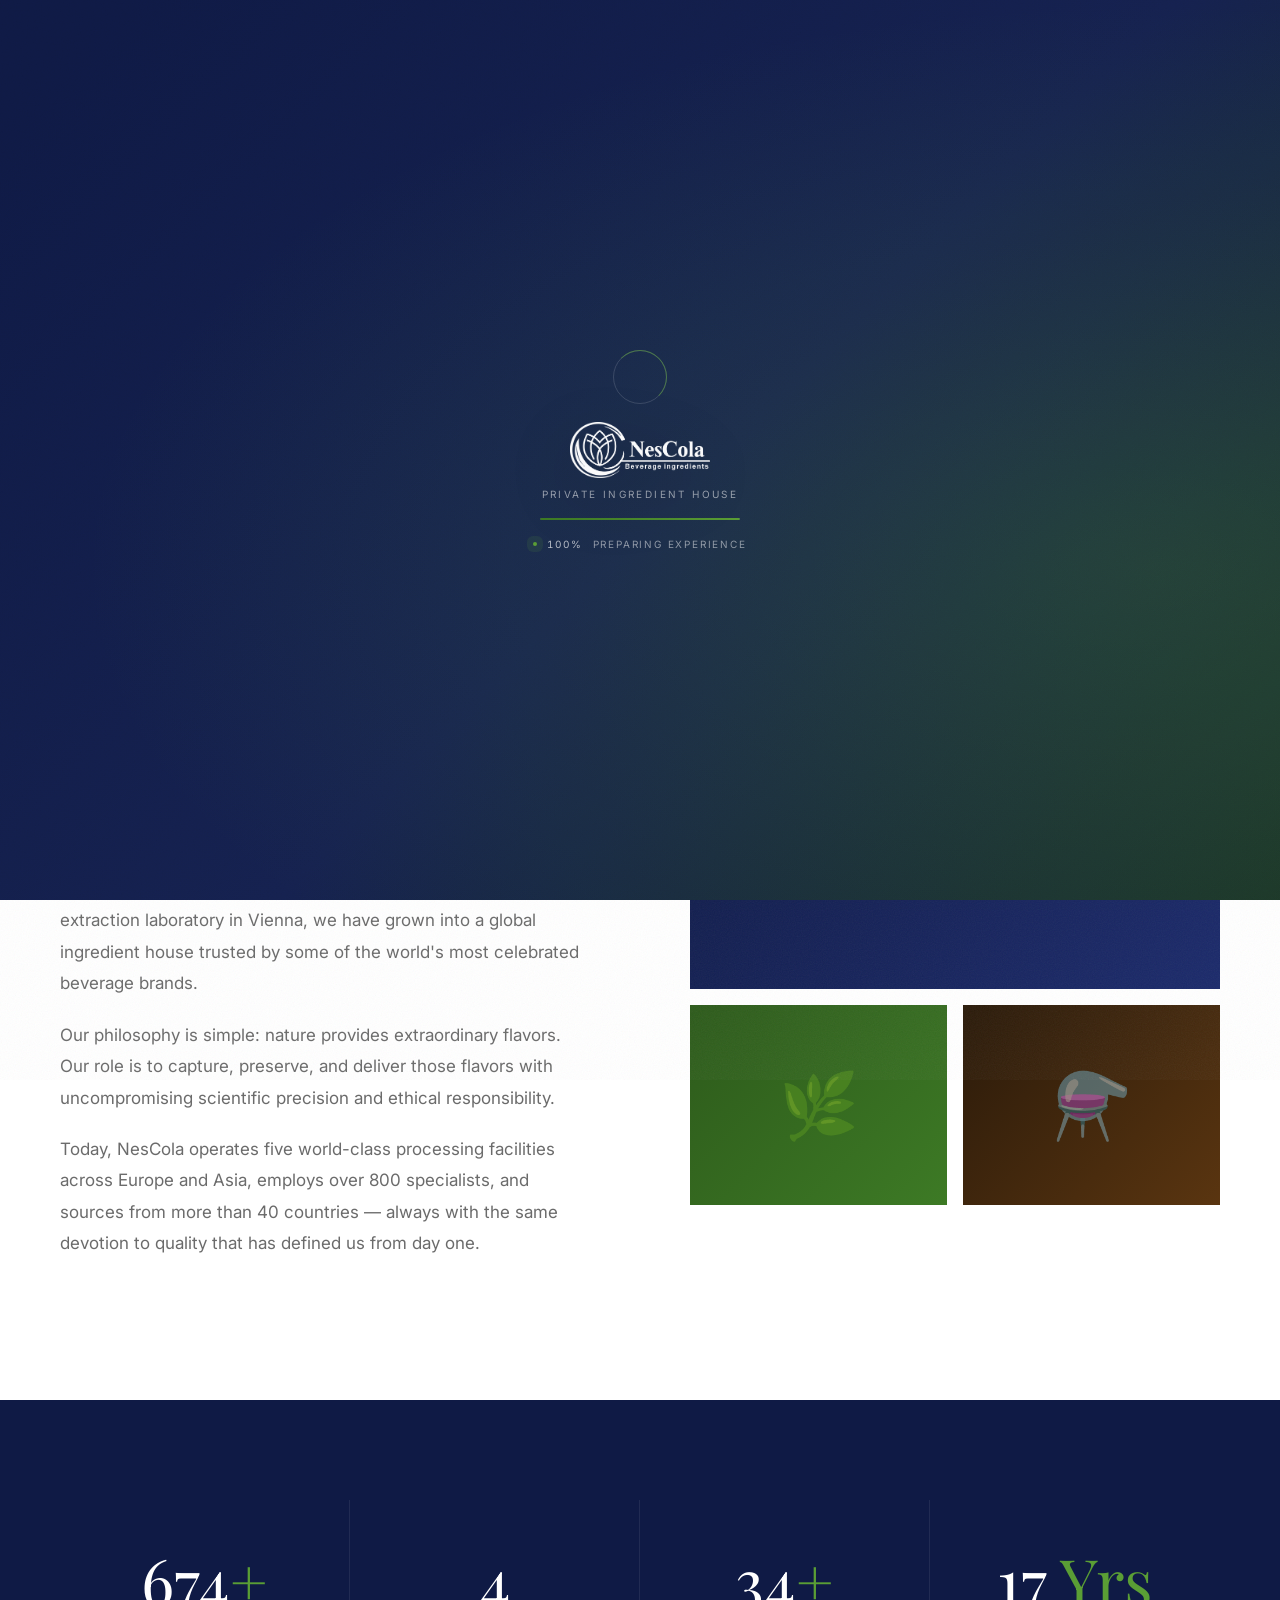
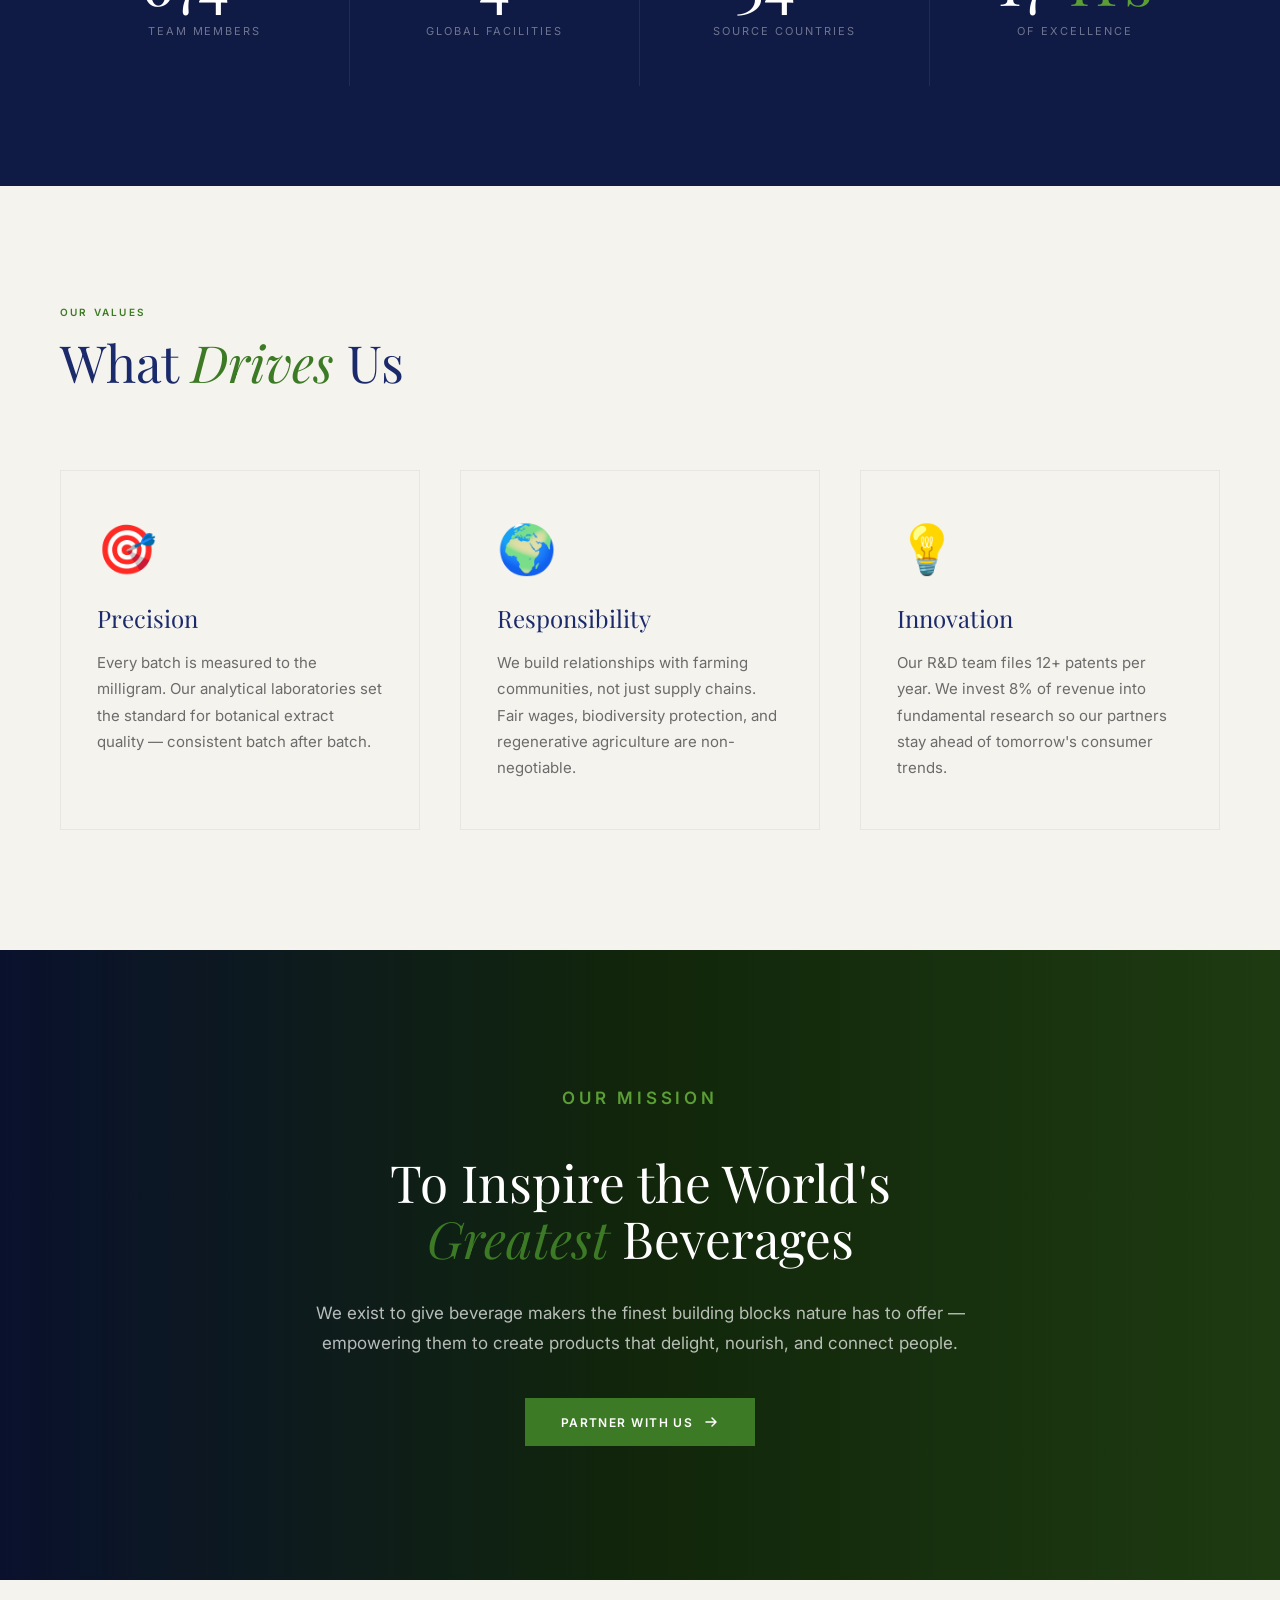
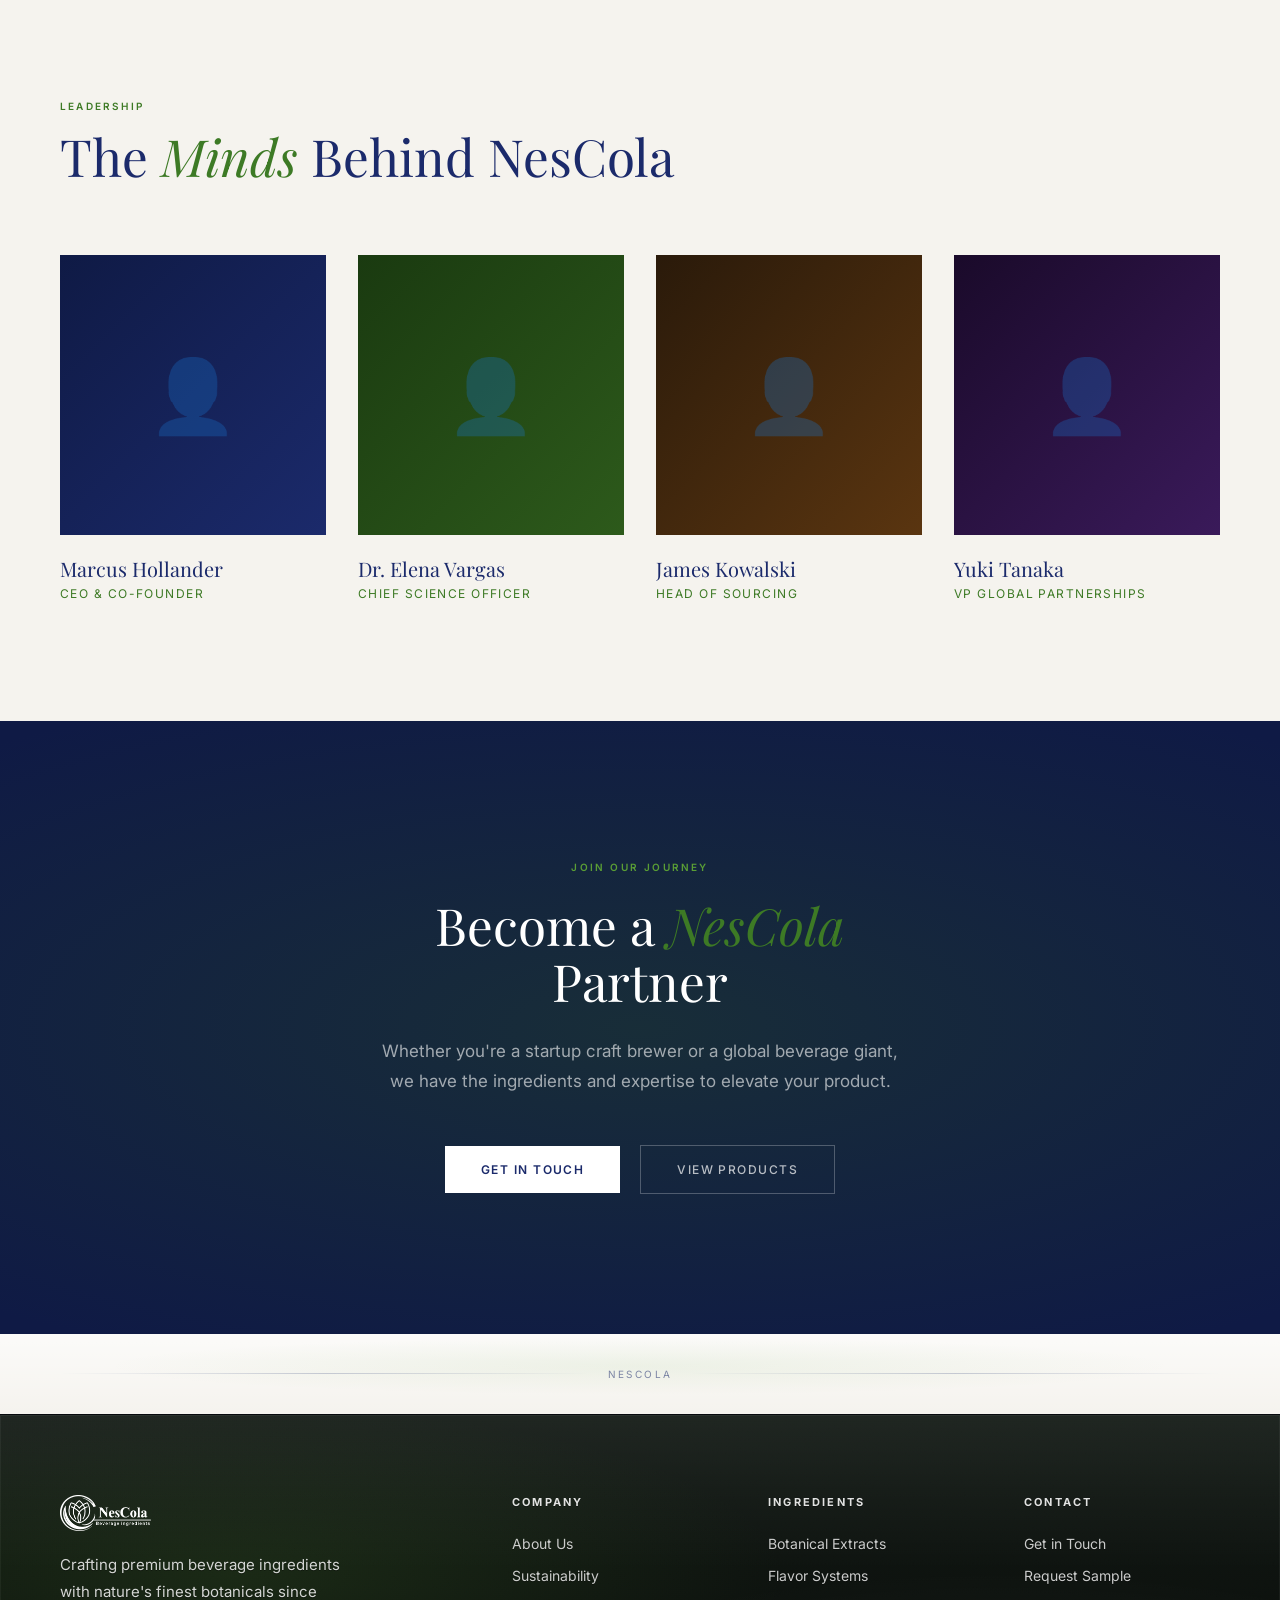
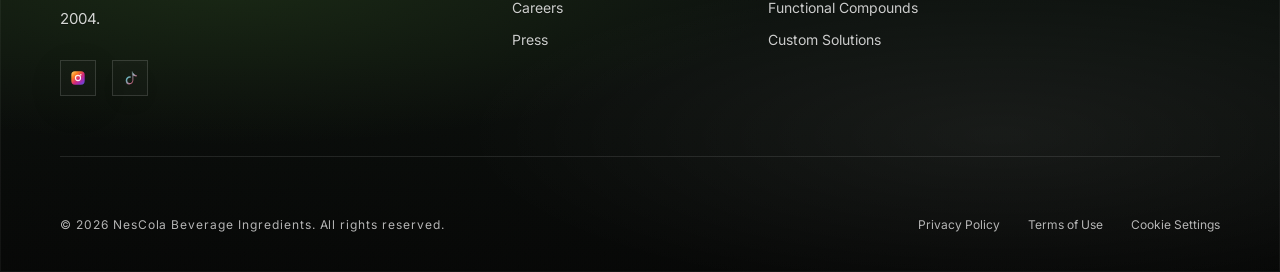
==== commit ce757cd3: "Add i18n (EN/RU/TK), wire all pages, contact form placeholders" ====
--- a/about.html
+++ b/about.html
@@ -17,13 +17,13 @@
       <div class="loader-ring" aria-hidden="true"></div>
       <div class="loader-mark">
         <img src="logo.png" alt="NesCola" class="loader-logo" />
-        <div class="loader-subtitle">Private ingredient house</div>
+        <div class="loader-subtitle" data-i18n="loader.subtitle">Private ingredient house</div>
       </div>
       <div class="loader-bar" aria-hidden="true"><div class="loader-bar-fill"></div></div>
       <div class="loader-metrics" aria-live="polite">
         <span class="loader-dot" aria-hidden="true"></span>
         <span class="loader-pct" id="loader-pct">0%</span>
-        <span>Preparing experience</span>
+        <span data-i18n="loader.metrics">Preparing experience</span>
       </div>
     </div>
   </div>
@@ -39,22 +39,27 @@
   <div class="cursor-follower"></div>
 
   <nav class="mobile-menu">
-    <a href="index.html">Home</a>
-    <a href="about.html">About</a>
-    <a href="products.html">Ingredients</a>
-    <a href="sustainability.html">Sustainability</a>
-    <a href="contact.html">Contact</a>
+    <a href="index.html" data-i18n="nav.home">Home</a>
+    <a href="about.html" data-i18n="nav.about">About</a>
+    <a href="products.html" data-i18n="nav.ingredients">Ingredients</a>
+    <a href="sustainability.html" data-i18n="nav.sustainability">Sustainability</a>
+    <a href="contact.html" data-i18n="nav.contact">Contact</a>
   </nav>
 
   <header id="navbar">
     <a href="index.html" class="nav-logo"><img src="logo.png" alt="NesCola" /></a>
     <nav class="nav-links">
-      <a href="index.html">Home</a>
-      <a href="about.html">About</a>
-      <a href="products.html">Ingredients</a>
-      <a href="sustainability.html">Sustainability</a>
-      <a href="contact.html" class="nav-cta">Contact Us</a>
+      <a href="index.html" data-i18n="nav.home">Home</a>
+      <a href="about.html" data-i18n="nav.about">About</a>
+      <a href="products.html" data-i18n="nav.ingredients">Ingredients</a>
+      <a href="sustainability.html" data-i18n="nav.sustainability">Sustainability</a>
+      <a href="contact.html" class="nav-cta" data-i18n="nav.contact">Contact Us</a>
     </nav>
+    <div class="lang-switch" aria-label="Language">
+      <button type="button" class="lang-btn" data-lang="en">EN</button>
+      <button type="button" class="lang-btn" data-lang="ru">RU</button>
+      <button type="button" class="lang-btn" data-lang="tk">TK</button>
+    </div>
     <div class="hamburger"><span></span><span></span><span></span></div>
   </header>
 
@@ -63,9 +68,9 @@
     <div class="page-hero-bg"></div>
     <div class="page-hero-content">
       <div class="page-hero-breadcrumb">
-        <a href="index.html">Home</a><span>/</span><span>About</span>
-      </div>
-      <h1 class="page-hero-title reveal-clip">
+        <a href="index.html" data-i18n="about.hero.breadcrumb_home">Home</a><span>/</span><span data-i18n="about.hero.breadcrumb_about">About</span>
+      </div>
+      <h1 class="page-hero-title reveal-clip" data-i18n-html="about.hero.title_html">
         Our <em>Story</em>
       </h1>
     </div>
@@ -75,11 +80,11 @@
   <section class="about-story">
     <div class="about-story-inner">
       <div class="about-story-text reveal-left">
-        <p class="section-label">Since 2004</p>
-        <h2 class="section-title">A Passion for<br /><em>Pure Ingredients</em></h2>
-        <p>NesCola was founded in 2004 by a team of beverage scientists and botanical foragers who believed that the future of great drinks lay in the quality of what goes into them. Starting from a single extraction laboratory in Vienna, we have grown into a global ingredient house trusted by some of the world's most celebrated beverage brands.</p>
-        <p>Our philosophy is simple: nature provides extraordinary flavors. Our role is to capture, preserve, and deliver those flavors with uncompromising scientific precision and ethical responsibility.</p>
-        <p>Today, NesCola operates five world-class processing facilities across Europe and Asia, employs over 800 specialists, and sources from more than 40 countries — always with the same devotion to quality that has defined us from day one.</p>
+        <p class="section-label" data-i18n="about.story.label">Since 2004</p>
+        <h2 class="section-title" data-i18n-html="about.story.title_html">A Passion for<br /><em>Pure Ingredients</em></h2>
+        <p data-i18n="about.story.p1">NesCola was founded in 2004 by a team of beverage scientists and botanical foragers who believed that the future of great drinks lay in the quality of what goes into them. Starting from a single extraction laboratory in Vienna, we have grown into a global ingredient house trusted by some of the world's most celebrated beverage brands.</p>
+        <p data-i18n="about.story.p2">Our philosophy is simple: nature provides extraordinary flavors. Our role is to capture, preserve, and deliver those flavors with uncompromising scientific precision and ethical responsibility.</p>
+        <p data-i18n="about.story.p3">Today, NesCola operates five world-class processing facilities across Europe and Asia, employs over 800 specialists, and sources from more than 40 countries — always with the same devotion to quality that has defined us from day one.</p>
       </div>
       <div class="about-story-visual">
         <div class="about-story-visual-item reveal-right">
@@ -105,19 +110,19 @@
   <section class="stats-section">
     <div class="stat-item reveal" data-delay="0">
       <div class="stat-num" data-count="800" data-suffix="+">800<span>+</span></div>
-      <div class="stat-label">Team Members</div>
+      <div class="stat-label" data-i18n="about.stats.team">Team Members</div>
     </div>
     <div class="stat-item reveal" data-delay="100">
       <div class="stat-num" data-count="5" data-suffix="">5<span></span></div>
-      <div class="stat-label">Global Facilities</div>
+      <div class="stat-label" data-i18n="about.stats.facilities">Global Facilities</div>
     </div>
     <div class="stat-item reveal" data-delay="200">
       <div class="stat-num" data-count="40" data-suffix="+">40<span>+</span></div>
-      <div class="stat-label">Source Countries</div>
+      <div class="stat-label" data-i18n="about.stats.countries">Source Countries</div>
     </div>
     <div class="stat-item reveal" data-delay="300">
       <div class="stat-num" data-count="20" data-suffix=" Yrs">20<span> Yrs</span></div>
-      <div class="stat-label">of Excellence</div>
+      <div class="stat-label" data-i18n="about.stats.excellence">of Excellence</div>
     </div>
   </section>
 
@@ -125,24 +130,24 @@
   <section class="values-section">
     <div class="values-inner">
     <div style="max-width:700px;margin-bottom:70px;" class="reveal">
-      <p class="section-label">Our Values</p>
-      <h2 class="section-title">What <em>Drives</em> Us</h2>
+      <p class="section-label" data-i18n="about.values.label">Our Values</p>
+      <h2 class="section-title" data-i18n-html="about.values.title_html">What <em>Drives</em> Us</h2>
     </div>
     <div class="sustain-commitment">
       <div class="commitment-card reveal" data-delay="0">
         <div class="commitment-icon">🎯</div>
-        <h3 class="commitment-title">Precision</h3>
-        <p class="commitment-text">Every batch is measured to the milligram. Our analytical laboratories set the standard for botanical extract quality — consistent batch after batch.</p>
+        <h3 class="commitment-title" data-i18n="about.values.precision.title">Precision</h3>
+        <p class="commitment-text" data-i18n="about.values.precision.p">Every batch is measured to the milligram. Our analytical laboratories set the standard for botanical extract quality — consistent batch after batch.</p>
       </div>
       <div class="commitment-card reveal" data-delay="100">
         <div class="commitment-icon">🌍</div>
-        <h3 class="commitment-title">Responsibility</h3>
-        <p class="commitment-text">We build relationships with farming communities, not just supply chains. Fair wages, biodiversity protection, and regenerative agriculture are non-negotiable.</p>
+        <h3 class="commitment-title" data-i18n="about.values.resp.title">Responsibility</h3>
+        <p class="commitment-text" data-i18n="about.values.resp.p">We build relationships with farming communities, not just supply chains. Fair wages, biodiversity protection, and regenerative agriculture are non-negotiable.</p>
       </div>
       <div class="commitment-card reveal" data-delay="200">
         <div class="commitment-icon">💡</div>
-        <h3 class="commitment-title">Innovation</h3>
-        <p class="commitment-text">Our R&D team files 12+ patents per year. We invest 8% of revenue into fundamental research so our partners stay ahead of tomorrow's consumer trends.</p>
+        <h3 class="commitment-title" data-i18n="about.values.innov.title">Innovation</h3>
+        <p class="commitment-text" data-i18n="about.values.innov.p">Our R&D team files 12+ patents per year. We invest 8% of revenue into fundamental research so our partners stay ahead of tomorrow's consumer trends.</p>
       </div>
     </div>
     </div>
@@ -153,13 +158,13 @@
     <div class="feature-band-bg"></div>
     <div class="feature-band-overlay"></div>
     <div class="feature-band-content">
-      <p class="section-label reveal">Our Mission</p>
-      <h2 class="section-title reveal" data-delay="100">To Inspire the World's <em>Greatest</em> Beverages</h2>
-      <p class="reveal" data-delay="200">
+      <p class="section-label reveal" data-i18n="about.feature.label">Our Mission</p>
+      <h2 class="section-title reveal" data-delay="100" data-i18n-html="about.feature.title_html">To Inspire the World's <em>Greatest</em> Beverages</h2>
+      <p class="reveal" data-delay="200" data-i18n="about.feature.p">
         We exist to give beverage makers the finest building blocks nature has to offer — empowering them to create products that delight, nourish, and connect people.
       </p>
       <a href="contact.html" class="btn-primary reveal" data-delay="300" style="margin:0 auto;">
-        Partner With Us
+        <span data-i18n="about.feature.cta">Partner With Us</span>
         <svg width="16" height="16" viewBox="0 0 16 16" fill="none"><path d="M3 8h10M9 4l4 4-4 4" stroke="currentColor" stroke-width="1.5" stroke-linecap="round" stroke-linejoin="round"/></svg>
       </a>
     </div>
@@ -169,8 +174,8 @@
   <section class="team-section">
     <div class="team-inner">
       <div style="margin-bottom:0;" class="reveal">
-        <p class="section-label">Leadership</p>
-        <h2 class="section-title">The <em>Minds</em> Behind NesCola</h2>
+        <p class="section-label" data-i18n="about.team.label">Leadership</p>
+        <h2 class="section-title" data-i18n-html="about.team.title_html">The <em>Minds</em> Behind NesCola</h2>
       </div>
       <div class="team-grid" data-stagger>
       <div class="team-card reveal">
@@ -180,7 +185,7 @@
           </div>
         </div>
         <div class="team-name">Marcus Hollander</div>
-        <div class="team-role">CEO &amp; Co-Founder</div>
+        <div class="team-role" data-i18n="about.team.role1">CEO &amp; Co-Founder</div>
       </div>
       <div class="team-card reveal" data-delay="100">
         <div class="team-card-img">
@@ -189,7 +194,7 @@
           </div>
         </div>
         <div class="team-name">Dr. Elena Vargas</div>
-        <div class="team-role">Chief Science Officer</div>
+        <div class="team-role" data-i18n="about.team.role2">Chief Science Officer</div>
       </div>
       <div class="team-card reveal" data-delay="200">
         <div class="team-card-img">
@@ -198,7 +203,7 @@
           </div>
         </div>
         <div class="team-name">James Kowalski</div>
-        <div class="team-role">Head of Sourcing</div>
+        <div class="team-role" data-i18n="about.team.role3">Head of Sourcing</div>
       </div>
       <div class="team-card reveal" data-delay="300">
         <div class="team-card-img">
@@ -207,7 +212,7 @@
           </div>
         </div>
         <div class="team-name">Yuki Tanaka</div>
-        <div class="team-role">VP Global Partnerships</div>
+        <div class="team-role" data-i18n="about.team.role4">VP Global Partnerships</div>
       </div>
       </div>
     </div>
@@ -215,12 +220,12 @@
 
   <!-- CTA -->
   <section class="cta-section">
-    <span class="section-label reveal">Join Our Journey</span>
-    <h2 class="section-title reveal" data-delay="100">Become a <em>NesCola</em><br />Partner</h2>
-    <p class="reveal" data-delay="200">Whether you're a startup craft brewer or a global beverage giant, we have the ingredients and expertise to elevate your product.</p>
+    <span class="section-label reveal" data-i18n="about.cta.label">Join Our Journey</span>
+    <h2 class="section-title reveal" data-delay="100" data-i18n-html="about.cta.title_html">Become a <em>NesCola</em><br />Partner</h2>
+    <p class="reveal" data-delay="200" data-i18n="about.cta.p">Whether you're a startup craft brewer or a global beverage giant, we have the ingredients and expertise to elevate your product.</p>
     <div class="cta-actions reveal" data-delay="300">
-      <a href="contact.html" class="btn-white">Get in Touch</a>
-      <a href="products.html" class="btn-outline-white">View Products</a>
+      <a href="contact.html" class="btn-white" data-i18n="about.cta.primary">Get in Touch</a>
+      <a href="products.html" class="btn-outline-white" data-i18n="about.cta.secondary">View Products</a>
     </div>
   </section>
 
@@ -228,7 +233,7 @@
   <section class="pre-footer" aria-hidden="true">
     <div class="pre-footer-inner">
       <span class="pre-footer-line"></span>
-      <span class="pre-footer-kicker">NesCola</span>
+      <span class="pre-footer-kicker" data-i18n="prefooter.kicker">NesCola</span>
       <span class="pre-footer-line"></span>
     </div>
   </section>
@@ -237,7 +242,7 @@
     <div class="footer-top">
       <div class="footer-brand">
         <img src="logo.png" alt="NesCola" />
-        <p>Crafting premium beverage ingredients with nature's finest botanicals since 2004.</p>
+        <p data-i18n="about.footer.tagline">Crafting premium beverage ingredients with nature's finest botanicals since 2004.</p>
         <div class="social-links">
           <a href="#" aria-label="Instagram">
             <svg class="social-icon-bg" viewBox="0 0 24 24" aria-hidden="true">
@@ -269,36 +274,37 @@
         </div>
       </div>
       <div class="footer-col">
-        <h5>Company</h5>
+        <h5 data-i18n="footer.company">Company</h5>
         <ul>
-          <li><a href="about.html">About Us</a></li>
-          <li><a href="sustainability.html">Sustainability</a></li>
-          <li><a href="#">Careers</a></li>
-          <li><a href="#">Press</a></li>
+          <li><a href="about.html" data-i18n="footer.link.about">About Us</a></li>
+          <li><a href="sustainability.html" data-i18n="footer.link.sustain">Sustainability</a></li>
+          <li><a href="#" data-i18n="footer.link.careers">Careers</a></li>
+          <li><a href="#" data-i18n="footer.link.press">Press</a></li>
         </ul>
       </div>
       <div class="footer-col">
-        <h5>Ingredients</h5>
+        <h5 data-i18n="footer.ingredients">Ingredients</h5>
         <ul>
-          <li><a href="products.html">Botanical Extracts</a></li>
-          <li><a href="products.html">Flavor Systems</a></li>
-          <li><a href="products.html">Functional Compounds</a></li>
-          <li><a href="products.html">Custom Solutions</a></li>
+          <li><a href="products.html" data-i18n="footer.link.botanical">Botanical Extracts</a></li>
+          <li><a href="products.html" data-i18n="footer.link.flavor">Flavor Systems</a></li>
+          <li><a href="products.html" data-i18n="footer.link.functional">Functional Compounds</a></li>
+          <li><a href="products.html" data-i18n="footer.link.custom">Custom Solutions</a></li>
         </ul>
       </div>
       <div class="footer-col">
-        <h5>Contact</h5>
+        <h5 data-i18n="footer.contact">Contact</h5>
         <ul>
-          <li><a href="contact.html">Get in Touch</a></li>
-          <li><a href="contact.html">Request Sample</a></li>
+          <li><a href="contact.html" data-i18n="footer.link.touch">Get in Touch</a></li>
+          <li><a href="contact.html" data-i18n="footer.link.sample">Request Sample</a></li>
         </ul>
       </div>
     </div>
     <div class="footer-bottom">
-      <p>© 2026 NesCola Beverage Ingredients. All rights reserved.</p>
+      <p data-i18n="footer.copy">© 2026 NesCola Beverage Ingredients. All rights reserved.</p>
       <div class="footer-bottom-links">
-        <a href="#">Privacy Policy</a>
-        <a href="#">Terms of Use</a>
+        <a href="#" data-i18n="footer.privacy">Privacy Policy</a>
+        <a href="#" data-i18n="footer.terms">Terms of Use</a>
+        <a href="#" data-i18n="footer.cookies">Cookie Settings</a>
       </div>
     </div>
   </footer>
--- a/css/style.css
+++ b/css/style.css
@@ -322,16 +322,23 @@
 .nav-logo img { height: 42px; transition: height var(--transition); }
 #navbar.scrolled .nav-logo img { height: 34px; }
 
+@media (pointer: fine) {
+  .nav-logo img { height: 52px; }
+  #navbar.scrolled .nav-logo img { height: 40px; }
+}
+
 /* Improve logo visibility on dark heroes */
-#navbar:not(.scrolled) .nav-logo img {
-  filter: brightness(0) invert(1) drop-shadow(0 10px 24px rgba(0,0,0,0.28));
-  opacity: 0.98;
-  transition: height var(--transition), filter var(--transition-fast), opacity var(--transition-fast);
-}
-#navbar.scrolled .nav-logo img {
-  filter: none;
-  opacity: 1;
-  transition: height var(--transition), filter var(--transition-fast), opacity var(--transition-fast);
+@media (pointer: fine) {
+  #navbar:not(.scrolled) .nav-logo img {
+    filter: brightness(0) invert(1) drop-shadow(0 10px 24px rgba(0,0,0,0.28));
+    opacity: 0.98;
+    transition: height var(--transition), filter var(--transition-fast), opacity var(--transition-fast);
+  }
+  #navbar.scrolled .nav-logo img {
+    filter: none;
+    opacity: 1;
+    transition: height var(--transition), filter var(--transition-fast), opacity var(--transition-fast);
+  }
 }
 
 .nav-links {
@@ -385,6 +392,50 @@
 .hamburger.open span:nth-child(1) { transform: translateY(6.5px) rotate(45deg); }
 .hamburger.open span:nth-child(2) { opacity: 0; }
 .hamburger.open span:nth-child(3) { transform: translateY(-6.5px) rotate(-45deg); }
+
+/* Language switcher */
+.lang-switch {
+  display: flex;
+  align-items: center;
+  gap: 8px;
+  margin-left: 18px;
+}
+.lang-btn {
+  font-size: 10px;
+  letter-spacing: 0.14em;
+  text-transform: uppercase;
+  padding: 8px 10px;
+  border: 1px solid rgba(255,255,255,0.22);
+  color: rgba(255,255,255,0.75);
+  background: rgba(255,255,255,0.04);
+  cursor: pointer;
+  transition: border-color var(--transition-fast), color var(--transition-fast), background var(--transition-fast);
+}
+.lang-btn:hover {
+  border-color: rgba(255,255,255,0.45);
+  color: var(--white);
+  background: rgba(255,255,255,0.08);
+}
+.lang-btn.active {
+  border-color: rgba(90,158,53,0.75);
+  color: var(--white);
+  background: rgba(90,158,53,0.14);
+}
+#navbar.scrolled .lang-btn {
+  border-color: rgba(27,42,107,0.18);
+  color: rgba(27,42,107,0.65);
+  background: rgba(255,255,255,0.55);
+}
+#navbar.scrolled .lang-btn:hover {
+  border-color: rgba(27,42,107,0.35);
+  color: var(--navy);
+  background: rgba(255,255,255,0.85);
+}
+#navbar.scrolled .lang-btn.active {
+  border-color: rgba(27,42,107,0.55);
+  color: var(--navy);
+  background: rgba(255,255,255,0.95);
+}
 
 /* Mobile Menu */
 .mobile-menu {
@@ -590,6 +641,11 @@
 
 /* ---- Section Foundations ---- */
 section { position: relative; }
+
+/* Utility: consistent section padding (fixes mobile overflow) */
+.pad-section {
+  padding: 120px 60px;
+}
 
 .section-label {
   font-size: 10px; font-weight: 600;
@@ -1113,7 +1169,7 @@
   align-items: center;
   gap: 70px;
   will-change: transform;
-  animation: partnersMarquee 28s linear infinite;
+  animation: partnersMarquee 14s linear infinite;
   white-space: nowrap;
 }
 .partners-marquee:hover .partners-track { animation-play-state: paused; }
@@ -1631,6 +1687,78 @@
   margin-bottom: 16px;
 }
 .commitment-text { font-size: 15px; line-height: 1.75; color: var(--gray); }
+
+/* Sustainability intro + timeline (mobile-safe) */
+.sustain-intro-grid {
+  max-width: 1200px;
+  margin: 0 auto;
+  display: grid;
+  grid-template-columns: 1fr 1fr;
+  gap: 100px;
+  align-items: center;
+}
+.sustain-intro-text {
+  font-size: 17px;
+  line-height: 1.85;
+  color: var(--gray);
+  margin-bottom: 20px;
+}
+.sustain-intro-text:last-child { margin-bottom: 0; }
+
+.timeline-section .timeline-head {
+  max-width: 1200px;
+  margin: 0 auto 70px;
+}
+.timeline {
+  position: relative;
+  max-width: 800px;
+  margin: 0 auto;
+}
+.timeline-line {
+  position: absolute;
+  left: 50%;
+  top: 0;
+  bottom: 0;
+  width: 1px;
+  background: var(--light-gray);
+  transform: translateX(-50%);
+}
+.timeline-item {
+  display: flex;
+  align-items: center;
+  gap: 40px;
+  margin-bottom: 48px;
+}
+.timeline-item:last-child { margin-bottom: 0; }
+.timeline-side { flex: 1; min-width: 0; }
+.timeline-side.right { text-align: right; }
+.timeline-year {
+  font-family: var(--font-serif);
+  font-size: 20px;
+  color: var(--navy);
+}
+.timeline-year.highlight { color: var(--green-mid); }
+.timeline-text {
+  font-size: 14px;
+  color: var(--gray);
+  margin-top: 6px;
+  line-height: 1.6;
+}
+.timeline-dot {
+  width: 16px;
+  height: 16px;
+  border-radius: 50%;
+  background: var(--green-mid);
+  flex-shrink: 0;
+  border: 3px solid var(--white);
+  box-shadow: 0 0 0 2px var(--green-mid);
+  position: relative;
+  z-index: 1;
+}
+.timeline-dot.accent {
+  background: var(--green-light);
+  box-shadow: 0 0 0 2px var(--green-light);
+}
 
 /* ============================================
    RESPONSIVE
@@ -1653,11 +1781,13 @@
   #navbar.scrolled { padding: 14px 24px; }
   .nav-links { display: none; }
   .hamburger { display: flex; }
+  .lang-switch { margin-left: auto; margin-right: 10px; }
   .hero { padding: 0 24px 60px; }
   .hero-scroll { display: none; }
   .intro-section, .products-section, .stats-section, .sustain-section,
   .news-section, .partners-section, .cta-section, .sustain-hero-section,
   .about-story, .team-section, .contact-section { padding: 80px 24px; }
+  .pad-section { padding: 80px 24px; }
   .products-grid, .products-full { grid-template-columns: 1fr; }
   .stats-section { grid-template-columns: 1fr 1fr; }
   .stat-item { border-right: none; border-bottom: 1px solid rgba(255,255,255,0.08); }
@@ -1680,8 +1810,27 @@
   .turnkey-section { padding: 10px 24px 0; }
   .turnkey-card { grid-template-columns: 1fr; gap: 28px; padding: 36px 22px; }
   .turnkey-points { padding-left: 0; border-left: 0; border-top: 1px solid rgba(0,0,0,0.07); padding-top: 22px; }
-}
-
+  .sustain-intro-grid { grid-template-columns: 1fr; gap: 28px; }
+  .timeline-line { left: 10px; transform: none; }
+  .timeline-item { position: relative; flex-direction: column; align-items: flex-start; gap: 14px; margin-left: 10px; padding-left: 24px; }
+  .timeline-side, .timeline-side.right { text-align: left; }
+  .timeline-dot { position: absolute; left: 2px; margin-top: 6px; }
+}
+
+/* Extra-small phones: prevent any horizontal clipping */
+@media (max-width: 520px) {
+  .stats-section { grid-template-columns: 1fr; }
+  .stat-item { padding: 38px 22px; }
+  .stat-num { font-size: clamp(42px, 14vw, 64px); }
+
+  /* CTA / utility buttons should not sit off-screen */
+  #back-to-top { right: 18px; bottom: 18px; }
+
+  /* Safer padding for fixed header areas */
+  .page-hero { padding: 0 20px 52px; }
+  #navbar { padding: 18px 20px; }
+  #navbar.scrolled { padding: 12px 20px; }
+}
 /* ---- Progress bar ---- */
 #progress-bar {
   position: fixed; top: 0; left: 0; height: 2px;
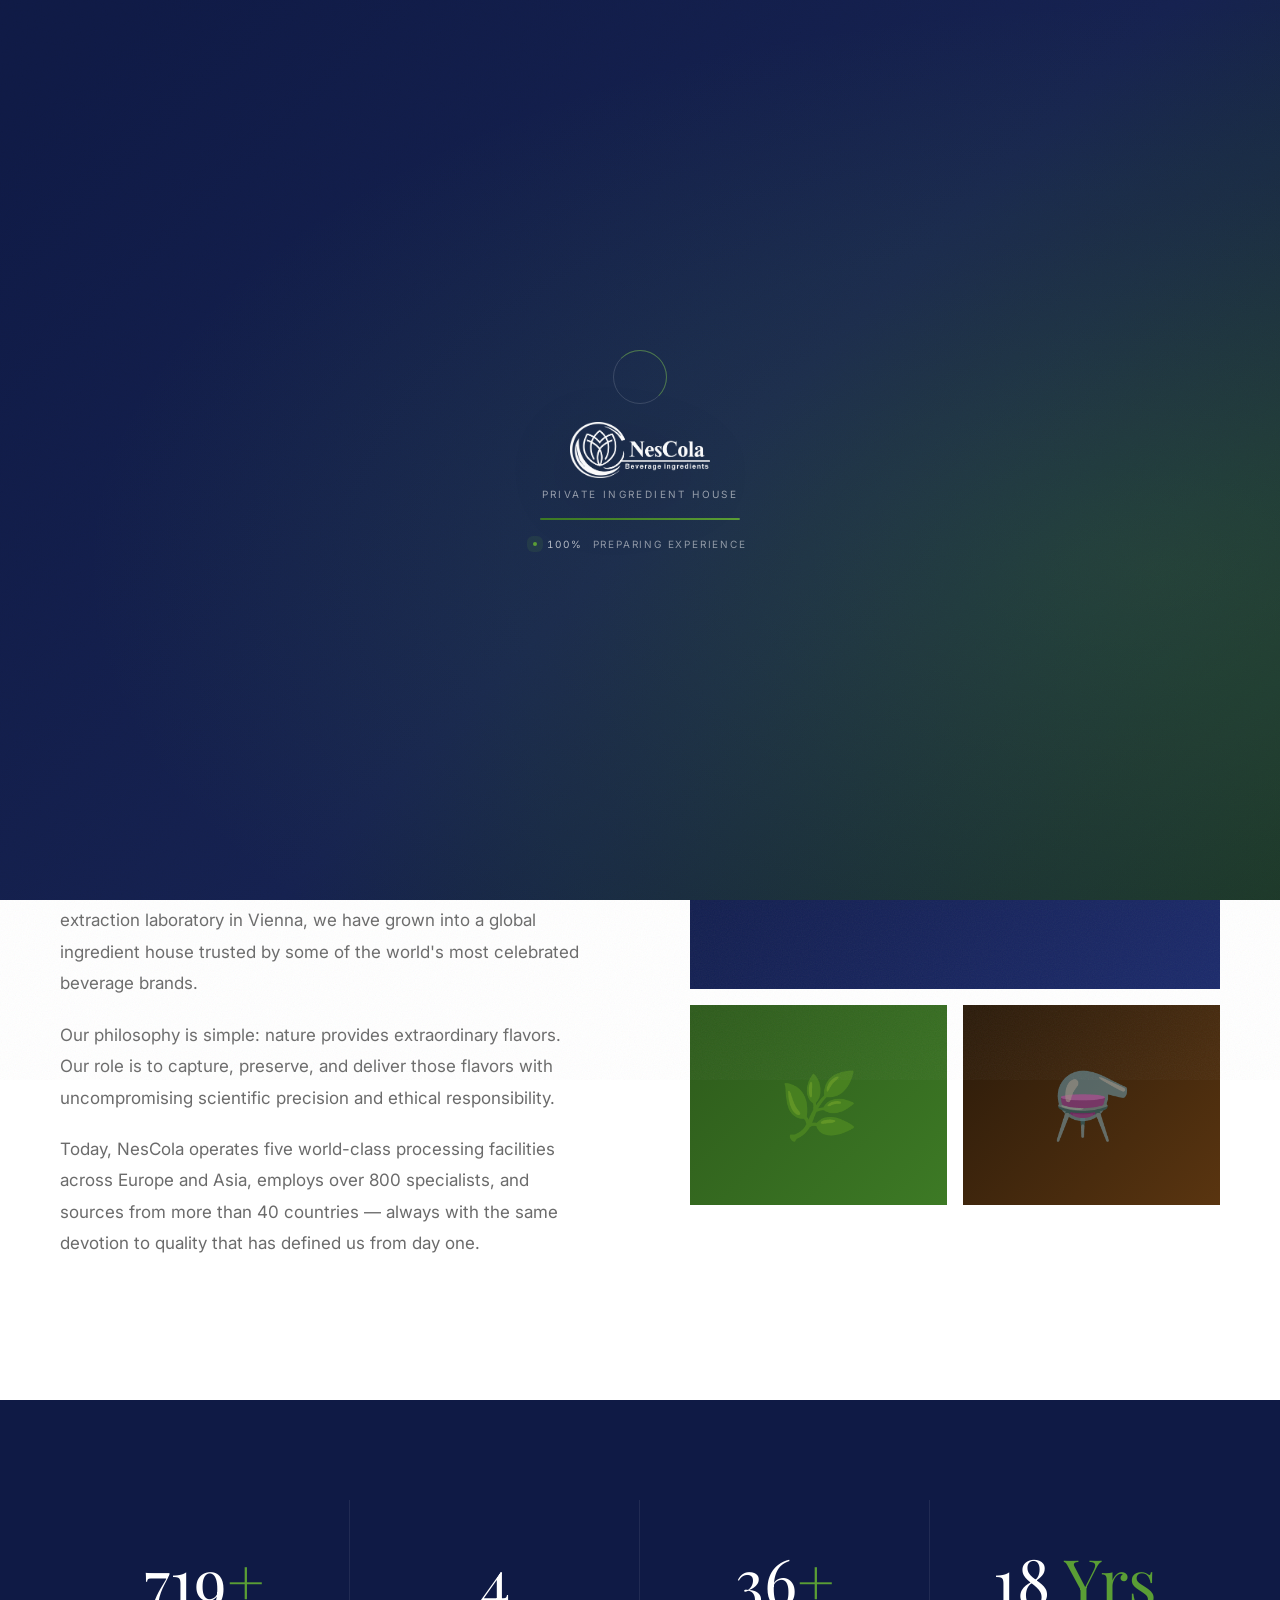
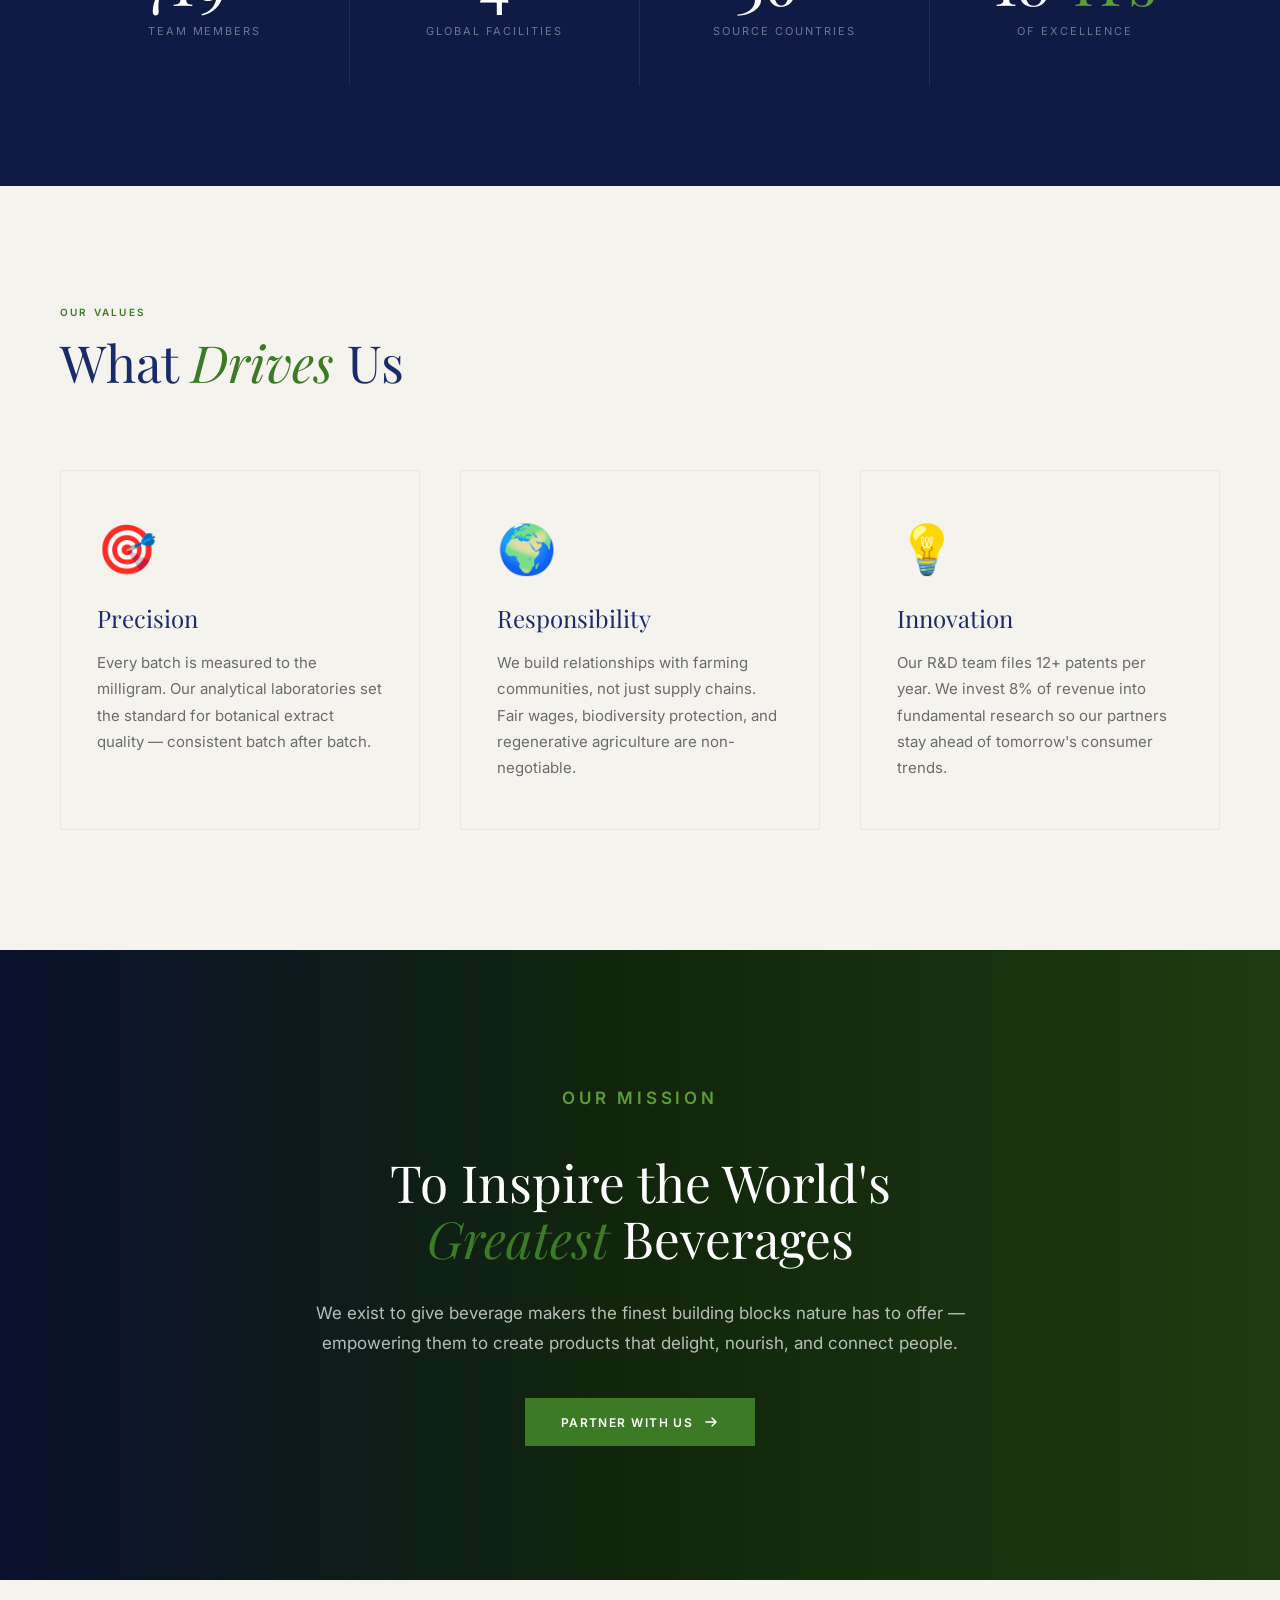
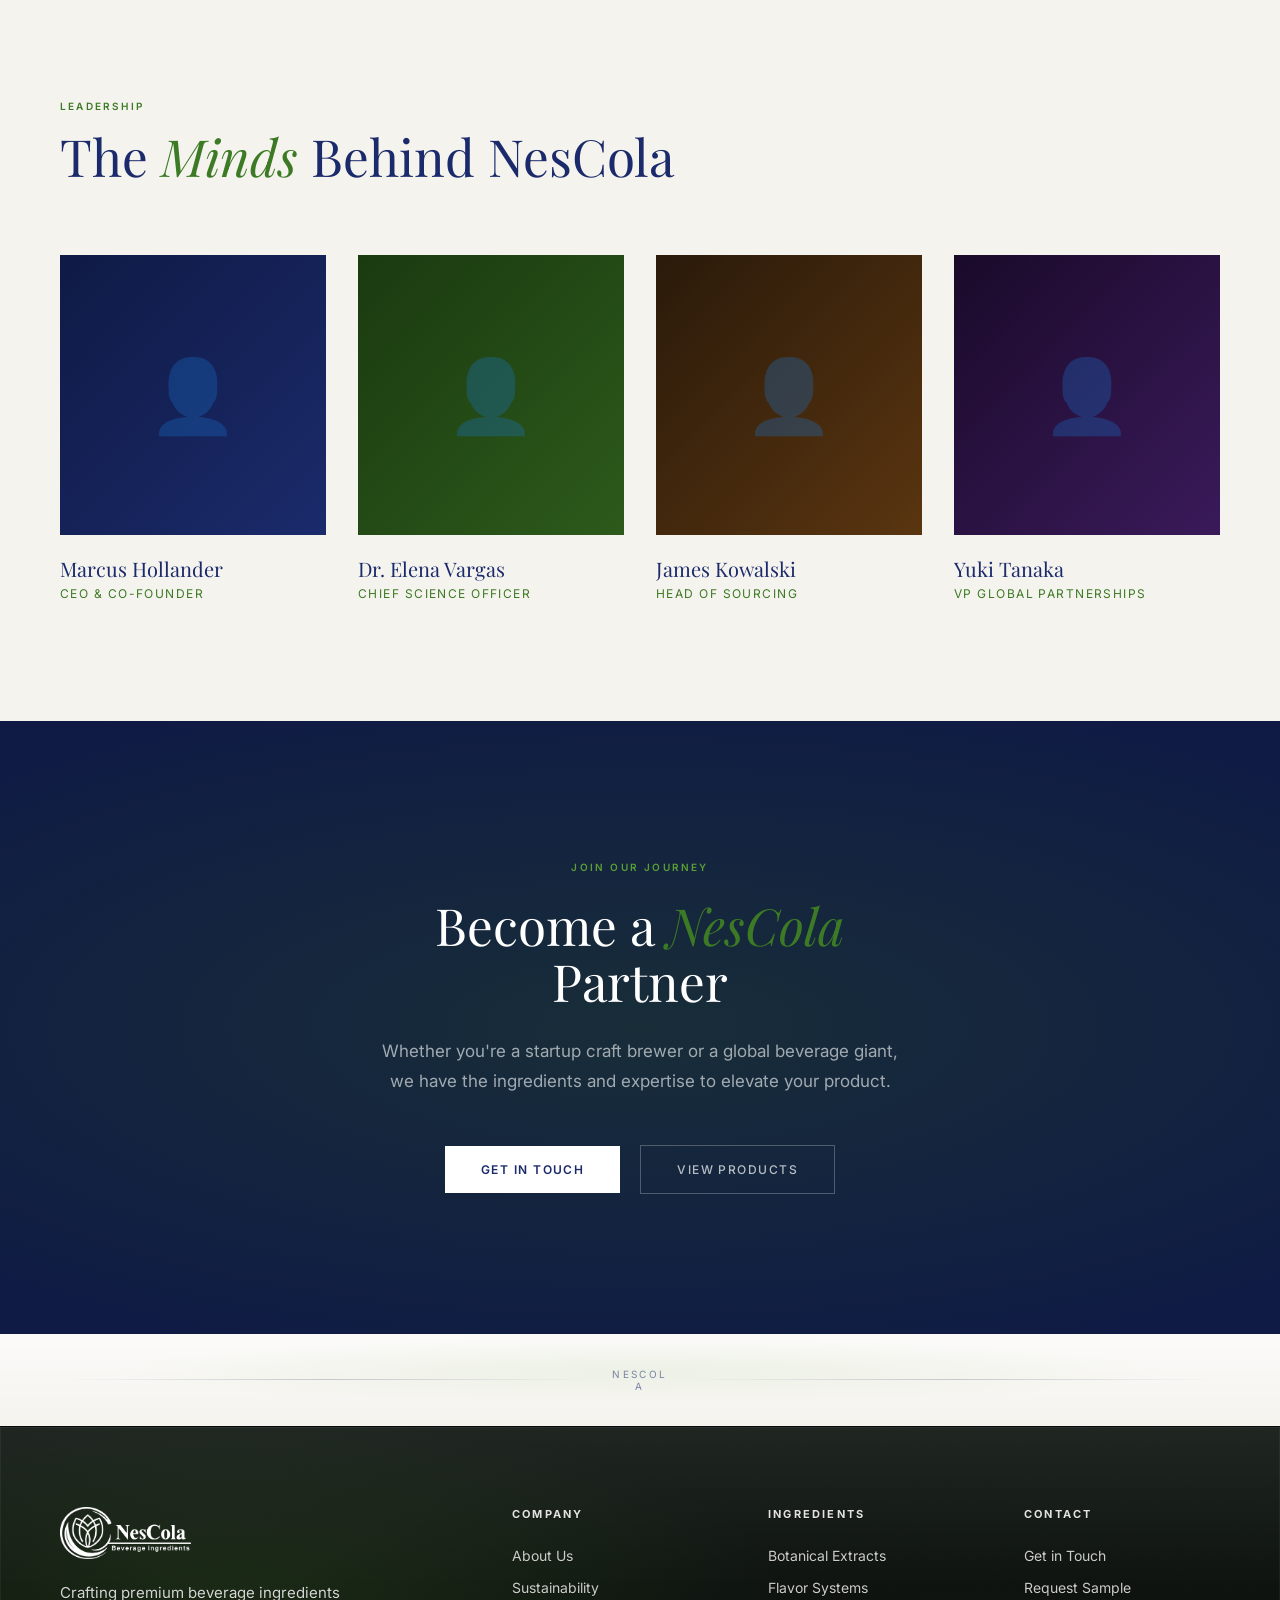
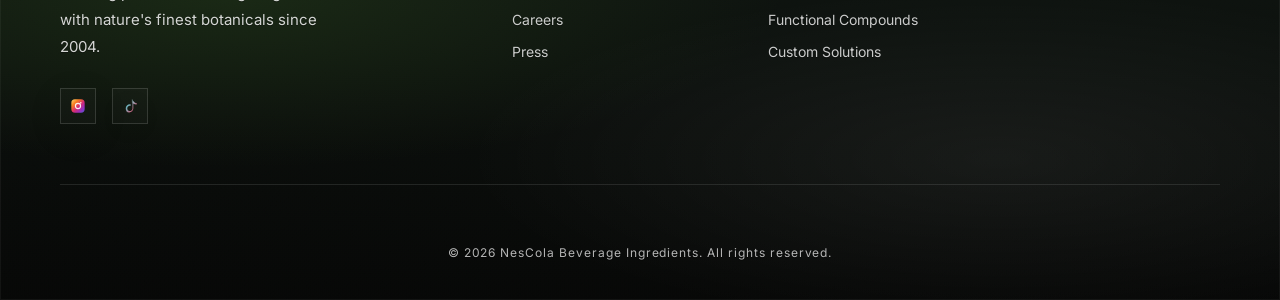
==== commit 923a7dfc: "Fix mobile nav/hero, i18n layout, favicon; remove footer legal links; lang dropdown Made-with: Curso" ====
--- a/about.html
+++ b/about.html
@@ -3,6 +3,9 @@
 <head>
   <meta charset="UTF-8" />
   <meta name="viewport" content="width=device-width, initial-scale=1.0" />
+  <link rel="icon" href="favicon.svg" type="image/svg+xml" />
+  <link rel="icon" href="logo.png" type="image/png" />
+  <link rel="apple-touch-icon" href="logo.png" />
   <title>About NesCola – Our Story</title>
   <link rel="preconnect" href="https://fonts.googleapis.com" />
   <link rel="preconnect" href="https://fonts.gstatic.com" crossorigin />
@@ -55,10 +58,25 @@
       <a href="sustainability.html" data-i18n="nav.sustainability">Sustainability</a>
       <a href="contact.html" class="nav-cta" data-i18n="nav.contact">Contact Us</a>
     </nav>
-    <div class="lang-switch" aria-label="Language">
-      <button type="button" class="lang-btn" data-lang="en">EN</button>
-      <button type="button" class="lang-btn" data-lang="ru">RU</button>
-      <button type="button" class="lang-btn" data-lang="tk">TK</button>
+    <div class="lang-switch" data-lang-root aria-label="Language">
+      <button type="button" class="lang-switch-toggle" id="lang-switch-btn" aria-expanded="false" aria-haspopup="listbox">
+        <img class="lang-flag-img lang-switch-flag" src="https://flagcdn.com/w40/gb.png" alt="" width="22" height="16" decoding="async" />
+        <span class="lang-switch-code">EN</span>
+      </button>
+      <div class="lang-dropdown" id="lang-dropdown" role="listbox">
+        <button type="button" class="lang-option" data-lang="en" role="option">
+          <img class="lang-flag-img" src="https://flagcdn.com/w40/gb.png" alt="" width="22" height="16" decoding="async" />
+          <span class="lang-label" data-i18n="nav.lang.en">EN</span>
+        </button>
+        <button type="button" class="lang-option" data-lang="ru" role="option">
+          <img class="lang-flag-img" src="https://flagcdn.com/w40/ru.png" alt="" width="22" height="16" decoding="async" />
+          <span class="lang-label" data-i18n="nav.lang.ru">RU</span>
+        </button>
+        <button type="button" class="lang-option" data-lang="tk" role="option">
+          <img class="lang-flag-img" src="https://flagcdn.com/w40/tm.png" alt="" width="22" height="16" decoding="async" />
+          <span class="lang-label" data-i18n="nav.lang.tk">TK</span>
+        </button>
+      </div>
     </div>
     <div class="hamburger"><span></span><span></span><span></span></div>
   </header>
@@ -301,11 +319,6 @@
     </div>
     <div class="footer-bottom">
       <p data-i18n="footer.copy">© 2026 NesCola Beverage Ingredients. All rights reserved.</p>
-      <div class="footer-bottom-links">
-        <a href="#" data-i18n="footer.privacy">Privacy Policy</a>
-        <a href="#" data-i18n="footer.terms">Terms of Use</a>
-        <a href="#" data-i18n="footer.cookies">Cookie Settings</a>
-      </div>
     </div>
   </footer>
 
--- a/css/style.css
+++ b/css/style.css
@@ -186,7 +186,11 @@
   gap: 24px;
   transition: opacity 0.8s ease, visibility 0.8s ease;
 }
-#loader.hidden { opacity: 0; visibility: hidden; }
+#loader.hidden {
+  opacity: 0;
+  visibility: hidden;
+  pointer-events: none;
+}
 #loader .loader-logo {
   width: 140px;
   animation: pulse 1.5s ease-in-out infinite;
@@ -308,6 +312,8 @@
   z-index: 1000;
   padding: 28px 60px;
   display: flex; align-items: center; justify-content: space-between;
+  flex-wrap: wrap;
+  gap: 16px 24px;
   transition: background var(--transition), padding var(--transition), box-shadow var(--transition);
 }
 #navbar.scrolled {
@@ -319,30 +325,41 @@
 #navbar.dark-nav {
   background: transparent;
 }
-.nav-logo img { height: 42px; transition: height var(--transition); }
-#navbar.scrolled .nav-logo img { height: 34px; }
+.nav-logo { flex-shrink: 0; }
+.nav-logo img { height: 52px; transition: height var(--transition); }
+#navbar.scrolled .nav-logo img { height: 42px; }
 
 @media (pointer: fine) {
-  .nav-logo img { height: 52px; }
-  #navbar.scrolled .nav-logo img { height: 40px; }
-}
-
-/* Improve logo visibility on dark heroes */
-@media (pointer: fine) {
-  #navbar:not(.scrolled) .nav-logo img {
-    filter: brightness(0) invert(1) drop-shadow(0 10px 24px rgba(0,0,0,0.28));
-    opacity: 0.98;
-    transition: height var(--transition), filter var(--transition-fast), opacity var(--transition-fast);
-  }
-  #navbar.scrolled .nav-logo img {
-    filter: none;
-    opacity: 1;
-    transition: height var(--transition), filter var(--transition-fast), opacity var(--transition-fast);
-  }
+  .nav-logo img { height: 68px; }
+  #navbar.scrolled .nav-logo img { height: 54px; }
+}
+
+@media (max-width: 768px) {
+  .nav-logo img { height: 44px; }
+  #navbar.scrolled .nav-logo img { height: 36px; }
+}
+
+/* Improve logo visibility on dark heroes (all devices — touch was missing because invert lived in pointer:fine only) */
+#navbar:not(.scrolled) .nav-logo img {
+  filter: brightness(0) invert(1) drop-shadow(0 10px 24px rgba(0,0,0,0.28));
+  opacity: 0.98;
+  transition: height var(--transition), filter var(--transition-fast), opacity var(--transition-fast);
+}
+#navbar.scrolled .nav-logo img {
+  filter: none;
+  opacity: 1;
+  transition: height var(--transition), filter var(--transition-fast), opacity var(--transition-fast);
 }
 
 .nav-links {
-  display: flex; gap: 44px; align-items: center;
+  display: flex;
+  flex: 1 1 auto;
+  flex-wrap: wrap;
+  align-items: center;
+  justify-content: center;
+  gap: clamp(16px, 2vw, 40px);
+  min-width: 0;
+  max-width: 100%;
 }
 .nav-links a {
   font-family: var(--font-sans);
@@ -380,6 +397,7 @@
 
 .hamburger {
   display: none;
+  flex-shrink: 0;
   flex-direction: column; gap: 5px;
   cursor: pointer; padding: 4px;
 }
@@ -393,48 +411,131 @@
 .hamburger.open span:nth-child(2) { opacity: 0; }
 .hamburger.open span:nth-child(3) { transform: translateY(-6.5px) rotate(-45deg); }
 
-/* Language switcher */
+/* Language switcher (dropdown + flags) */
 .lang-switch {
+  position: relative;
   display: flex;
   align-items: center;
+  flex-shrink: 0;
+  margin-left: 18px;
+  z-index: 1002;
+}
+.lang-switch-toggle {
+  display: inline-flex;
+  align-items: center;
   gap: 8px;
-  margin-left: 18px;
-}
-.lang-btn {
-  font-size: 10px;
-  letter-spacing: 0.14em;
+  font-size: 11px;
+  letter-spacing: 0.12em;
   text-transform: uppercase;
-  padding: 8px 10px;
+  padding: 9px 12px 9px 10px;
   border: 1px solid rgba(255,255,255,0.22);
-  color: rgba(255,255,255,0.75);
-  background: rgba(255,255,255,0.04);
+  color: rgba(255,255,255,0.9);
+  background: rgba(255,255,255,0.06);
   cursor: pointer;
   transition: border-color var(--transition-fast), color var(--transition-fast), background var(--transition-fast);
 }
-.lang-btn:hover {
+.lang-switch-toggle:hover {
   border-color: rgba(255,255,255,0.45);
+  background: rgba(255,255,255,0.1);
+}
+.lang-flag-img {
+  width: 22px;
+  height: 16px;
+  object-fit: cover;
+  border-radius: 2px;
+  flex-shrink: 0;
+  box-shadow: 0 0 0 1px rgba(255,255,255,0.12);
+}
+#navbar.scrolled .lang-flag-img {
+  box-shadow: 0 0 0 1px rgba(27,42,107,0.15);
+}
+.lang-switch-flag {
+  font-size: 1.15em;
+  line-height: 1;
+}
+.lang-switch-code {
+  font-family: var(--font-sans);
+  font-weight: 600;
+  min-width: 1.75em;
+  text-align: left;
+}
+#navbar.scrolled .lang-switch-toggle {
+  border-color: rgba(27,42,107,0.2);
+  color: var(--navy);
+  background: rgba(255,255,255,0.75);
+}
+#navbar.scrolled .lang-switch-toggle:hover {
+  border-color: rgba(27,42,107,0.35);
+  background: rgba(255,255,255,0.95);
+}
+/* Open state via .is-open (reliable on desktop; [hidden] alone can lose to other display rules) */
+.lang-dropdown {
+  position: absolute;
+  top: calc(100% + 8px);
+  right: 0;
+  min-width: 168px;
+  display: none;
+  flex-direction: column;
+  gap: 4px;
+  padding: 8px;
+  margin: 0;
+  list-style: none;
+  background: rgba(18, 22, 40, 0.96);
+  backdrop-filter: blur(16px);
+  border: 1px solid rgba(255,255,255,0.12);
+  border-radius: 10px;
+  box-shadow: 0 16px 48px rgba(0,0,0,0.35);
+}
+.lang-dropdown.is-open {
+  display: flex !important;
+}
+#navbar.scrolled .lang-dropdown {
+  background: rgba(255,255,255,0.98);
+  border-color: rgba(27,42,107,0.12);
+  box-shadow: 0 16px 48px rgba(0,0,0,0.12);
+}
+.lang-option {
+  display: flex;
+  align-items: center;
+  gap: 10px;
+  width: 100%;
+  text-align: left;
+  font-size: 11px;
+  letter-spacing: 0.1em;
+  text-transform: uppercase;
+  padding: 10px 12px;
+  border: 1px solid transparent;
+  border-radius: 6px;
+  color: rgba(255,255,255,0.88);
+  background: transparent;
+  cursor: pointer;
+  transition: background var(--transition-fast), border-color var(--transition-fast);
+}
+.lang-option:hover {
+  background: rgba(255,255,255,0.08);
+}
+.lang-option.is-active {
+  border-color: rgba(90,158,53,0.55);
+  background: rgba(90,158,53,0.12);
   color: var(--white);
-  background: rgba(255,255,255,0.08);
-}
-.lang-btn.active {
-  border-color: rgba(90,158,53,0.75);
-  color: var(--white);
-  background: rgba(90,158,53,0.14);
-}
-#navbar.scrolled .lang-btn {
-  border-color: rgba(27,42,107,0.18);
-  color: rgba(27,42,107,0.65);
-  background: rgba(255,255,255,0.55);
-}
-#navbar.scrolled .lang-btn:hover {
+}
+.lang-option .lang-flag-img {
+  align-self: center;
+}
+.lang-option .lang-label {
+  font-family: var(--font-sans);
+  font-weight: 600;
+}
+#navbar.scrolled .lang-option {
+  color: rgba(27,42,107,0.85);
+}
+#navbar.scrolled .lang-option:hover {
+  background: rgba(27,42,107,0.06);
+}
+#navbar.scrolled .lang-option.is-active {
   border-color: rgba(27,42,107,0.35);
+  background: rgba(27,42,107,0.08);
   color: var(--navy);
-  background: rgba(255,255,255,0.85);
-}
-#navbar.scrolled .lang-btn.active {
-  border-color: rgba(27,42,107,0.55);
-  color: var(--navy);
-  background: rgba(255,255,255,0.95);
 }
 
 /* Mobile Menu */
@@ -548,6 +649,8 @@
   line-height: 1.04;
   color: var(--white);
   margin-bottom: 28px;
+  max-width: 100%;
+  overflow-wrap: anywhere;
   opacity: 0; transform: translateY(30px);
   animation: fadeUp 0.9s 0.6s forwards;
 }
@@ -558,6 +661,7 @@
   color: rgba(255,255,255,0.65);
   max-width: 520px;
   margin-bottom: 48px;
+  overflow-wrap: anywhere;
   opacity: 0; transform: translateY(20px);
   animation: fadeUp 0.8s 0.9s forwards;
 }
@@ -659,6 +763,8 @@
   font-weight: 400;
   line-height: 1.1;
   color: var(--navy);
+  max-width: 100%;
+  overflow-wrap: anywhere;
 }
 .section-title em { font-style: italic; color: var(--green-mid); }
 
@@ -1256,7 +1362,9 @@
   letter-spacing: 0.24em;
   text-transform: uppercase;
   color: rgba(27,42,107,0.55);
-  white-space: nowrap;
+  text-align: center;
+  max-width: 100%;
+  overflow-wrap: anywhere;
 }
 
 /* ---- Footer ---- */
@@ -1299,11 +1407,12 @@
   position: relative;
   z-index: 1;
 }
-.footer-brand img { height: 36px; margin-bottom: 20px; filter: brightness(0) invert(1); }
+.footer-brand img { height: 52px; width: auto; margin-bottom: 20px; filter: brightness(0) invert(1); }
 .footer-brand p {
   font-size: 15px; line-height: 1.8; color: rgba(255,255,255,0.82);
   max-width: 280px;
   text-shadow: 0 1px 0 rgba(0,0,0,0.35);
+  overflow-wrap: anywhere;
 }
 .footer-brand .social-links {
   display: flex; gap: 16px; margin-top: 28px;
@@ -1337,6 +1446,7 @@
   color: rgba(255,255,255,0.88);
   margin-bottom: 24px;
   text-shadow: 0 1px 0 rgba(0,0,0,0.35);
+  overflow-wrap: anywhere;
 }
 .footer-col ul { display: flex; flex-direction: column; gap: 12px; }
 .footer-col ul a {
@@ -1344,18 +1454,21 @@
   transition: color var(--transition-fast), opacity var(--transition-fast), transform 400ms var(--ease-premium);
   opacity: 0.98;
   text-shadow: 0 1px 0 rgba(0,0,0,0.35);
+  overflow-wrap: anywhere;
 }
 .footer-col ul a:hover { color: rgba(255,255,255,0.96); opacity: 1; transform: translateX(2px); }
 
 .footer-bottom {
-  display: flex; align-items: center; justify-content: space-between;
+  display: flex; align-items: center; justify-content: center;
+  text-align: center;
   position: relative;
   z-index: 1;
 }
-.footer-bottom p { font-size: 12px; color: rgba(255,255,255,0.70); letter-spacing: 0.08em; text-shadow: 0 1px 0 rgba(0,0,0,0.35); }
-.footer-bottom-links { display: flex; gap: 28px; }
-.footer-bottom-links a { font-size: 12px; color: rgba(255,255,255,0.70); transition: color var(--transition-fast); text-shadow: 0 1px 0 rgba(0,0,0,0.35); }
-.footer-bottom-links a:hover { color: rgba(255,255,255,0.84); }
+.footer-bottom p {
+  font-size: 12px; color: rgba(255,255,255,0.70); letter-spacing: 0.08em; text-shadow: 0 1px 0 rgba(0,0,0,0.35);
+  max-width: 100%;
+  overflow-wrap: anywhere;
+}
 
 @media (prefers-reduced-motion: reduce) {
   footer::after { animation: none !important; }
@@ -1392,7 +1505,9 @@
 .page-hero-breadcrumb {
   font-size: 11px; letter-spacing: 0.18em; text-transform: uppercase;
   color: rgba(255,255,255,0.45); margin-bottom: 16px;
-  display: flex; gap: 10px; align-items: center;
+  display: flex; flex-wrap: wrap; gap: 10px; align-items: center;
+  max-width: 100%;
+  overflow-wrap: anywhere;
 }
 .page-hero-breadcrumb a { color: rgba(255,255,255,0.45); transition: color 0.3s; }
 .page-hero-breadcrumb a:hover { color: var(--white); }
@@ -1401,6 +1516,8 @@
   font-size: clamp(48px, 6vw, 80px);
   font-weight: 400; color: var(--white);
   line-height: 1.05;
+  max-width: 100%;
+  overflow-wrap: anywhere;
 }
 .page-hero-title em { font-style: italic; color: var(--green-light); }
 
@@ -1507,6 +1624,8 @@
   background: transparent;
   cursor: pointer;
   transition: all var(--transition-fast);
+  max-width: 100%;
+  overflow-wrap: anywhere;
 }
 .filter-btn.active, .filter-btn:hover {
   background: var(--navy); color: var(--white); border-color: var(--navy);
@@ -1782,8 +1901,25 @@
   .nav-links { display: none; }
   .hamburger { display: flex; }
   .lang-switch { margin-left: auto; margin-right: 10px; }
-  .hero { padding: 0 24px 60px; }
+  /* Fixed header: start hero below nav (flex-end + no top offset let tall blocks slide under the bar) */
+  .hero {
+    align-items: flex-start;
+    min-height: 100vh;
+    min-height: 100dvh;
+    min-height: -webkit-fill-available;
+    padding-top: calc(env(safe-area-inset-top, 0px) + 96px);
+    padding-left: 24px;
+    padding-right: 24px;
+    padding-bottom: 60px;
+  }
   .hero-scroll { display: none; }
+  .page-hero {
+    align-items: flex-start;
+    padding-top: calc(env(safe-area-inset-top, 0px) + 96px);
+    padding-left: 24px;
+    padding-right: 24px;
+    padding-bottom: 60px;
+  }
   .intro-section, .products-section, .stats-section, .sustain-section,
   .news-section, .partners-section, .cta-section, .sustain-hero-section,
   .about-story, .team-section, .contact-section { padding: 80px 24px; }
@@ -1806,7 +1942,6 @@
   .sustain-commitment { grid-template-columns: 1fr; }
   .contact-form { padding: 32px 24px; }
   .form-row { grid-template-columns: 1fr; }
-  .page-hero { padding: 0 24px 60px; }
   .turnkey-section { padding: 10px 24px 0; }
   .turnkey-card { grid-template-columns: 1fr; gap: 28px; padding: 36px 22px; }
   .turnkey-points { padding-left: 0; border-left: 0; border-top: 1px solid rgba(0,0,0,0.07); padding-top: 22px; }
@@ -1827,7 +1962,18 @@
   #back-to-top { right: 18px; bottom: 18px; }
 
   /* Safer padding for fixed header areas */
-  .page-hero { padding: 0 20px 52px; }
+  .hero {
+    padding-top: calc(env(safe-area-inset-top, 0px) + 92px);
+    padding-left: 20px;
+    padding-right: 20px;
+    padding-bottom: 56px;
+  }
+  .page-hero {
+    padding-top: calc(env(safe-area-inset-top, 0px) + 92px);
+    padding-left: 20px;
+    padding-right: 20px;
+    padding-bottom: 52px;
+  }
   #navbar { padding: 18px 20px; }
   #navbar.scrolled { padding: 12px 20px; }
 }
@@ -1861,3 +2007,14 @@
 @media (max-width: 768px) {
   .transition-mark { left: 24px; bottom: 36px; }
 }
+
+/* RU/TK: shorter uppercase nav + CTA so the bar stays balanced */
+html[lang="ru"] #navbar .nav-links a,
+html[lang="tk"] #navbar .nav-links a {
+  letter-spacing: 0.06em;
+  font-size: 11px;
+}
+html[lang="ru"] #navbar .nav-links .nav-cta,
+html[lang="tk"] #navbar .nav-links .nav-cta {
+  padding: 11px 18px;
+}
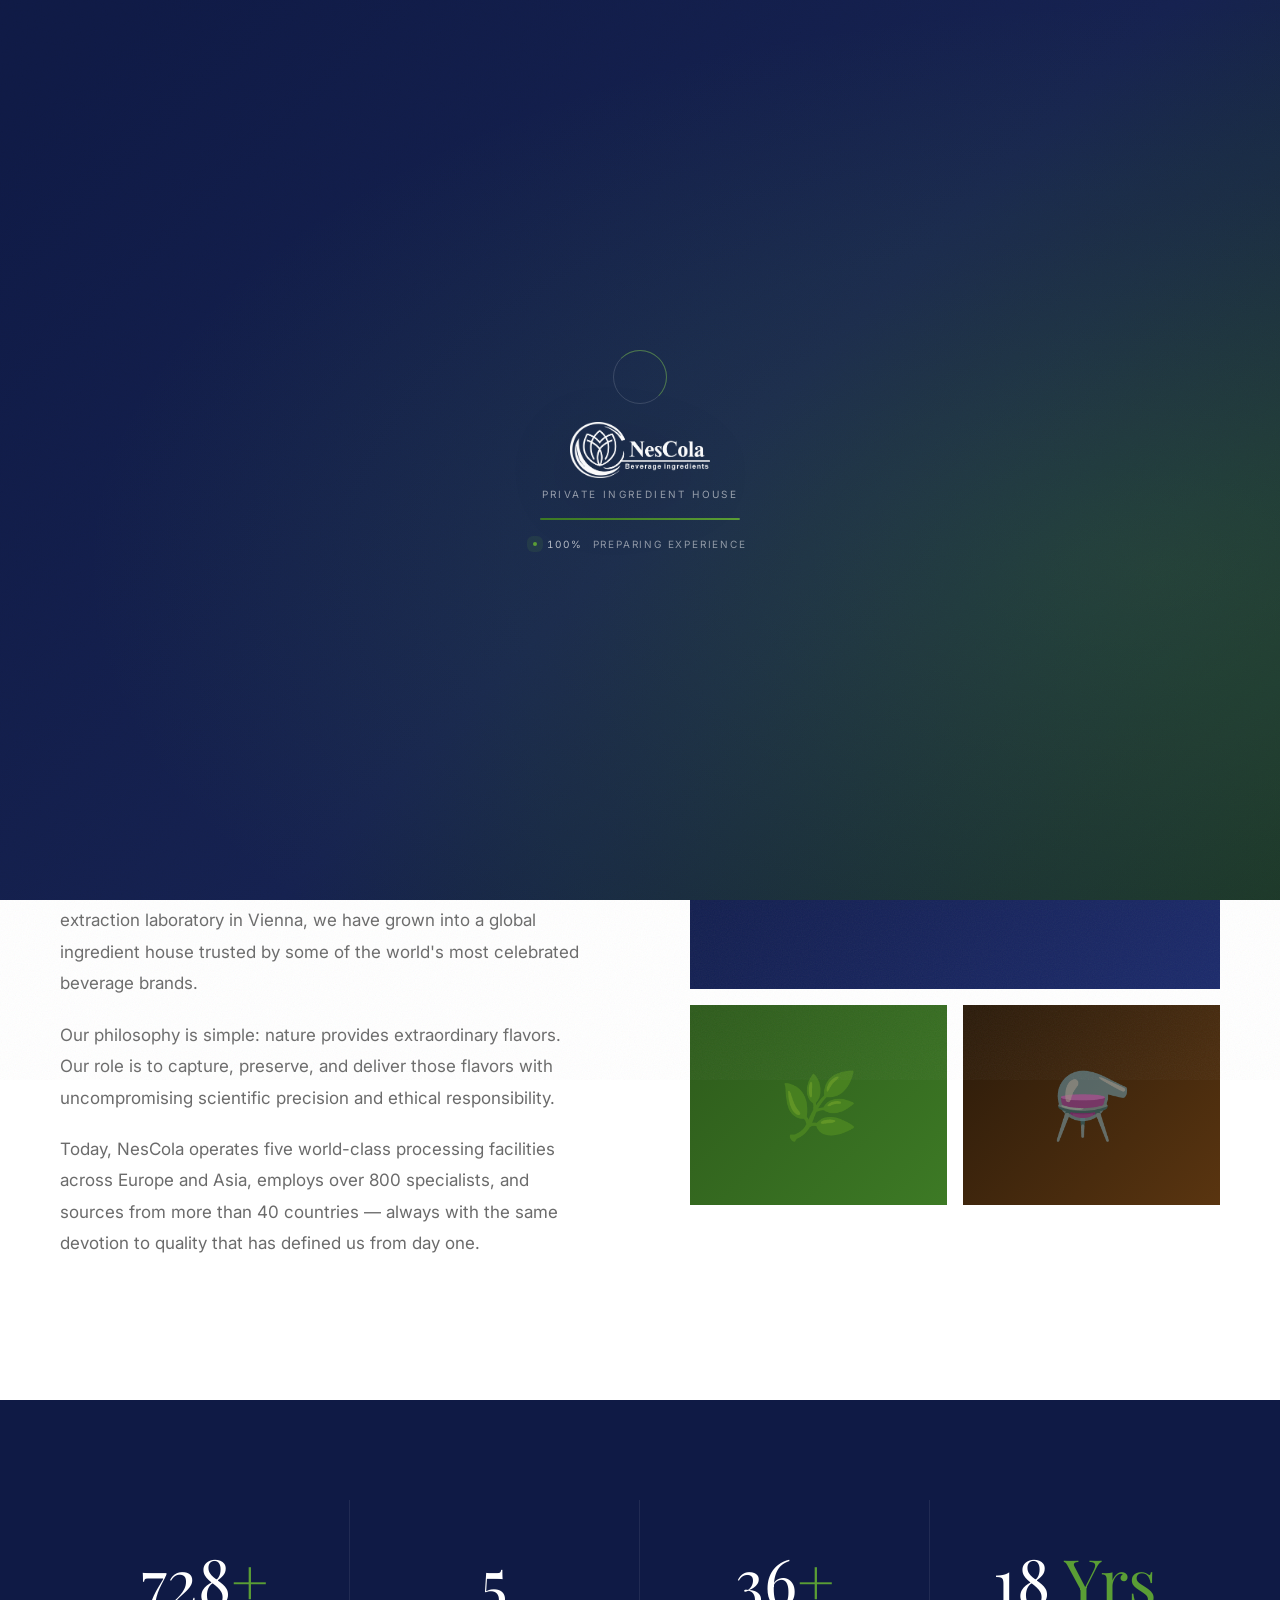
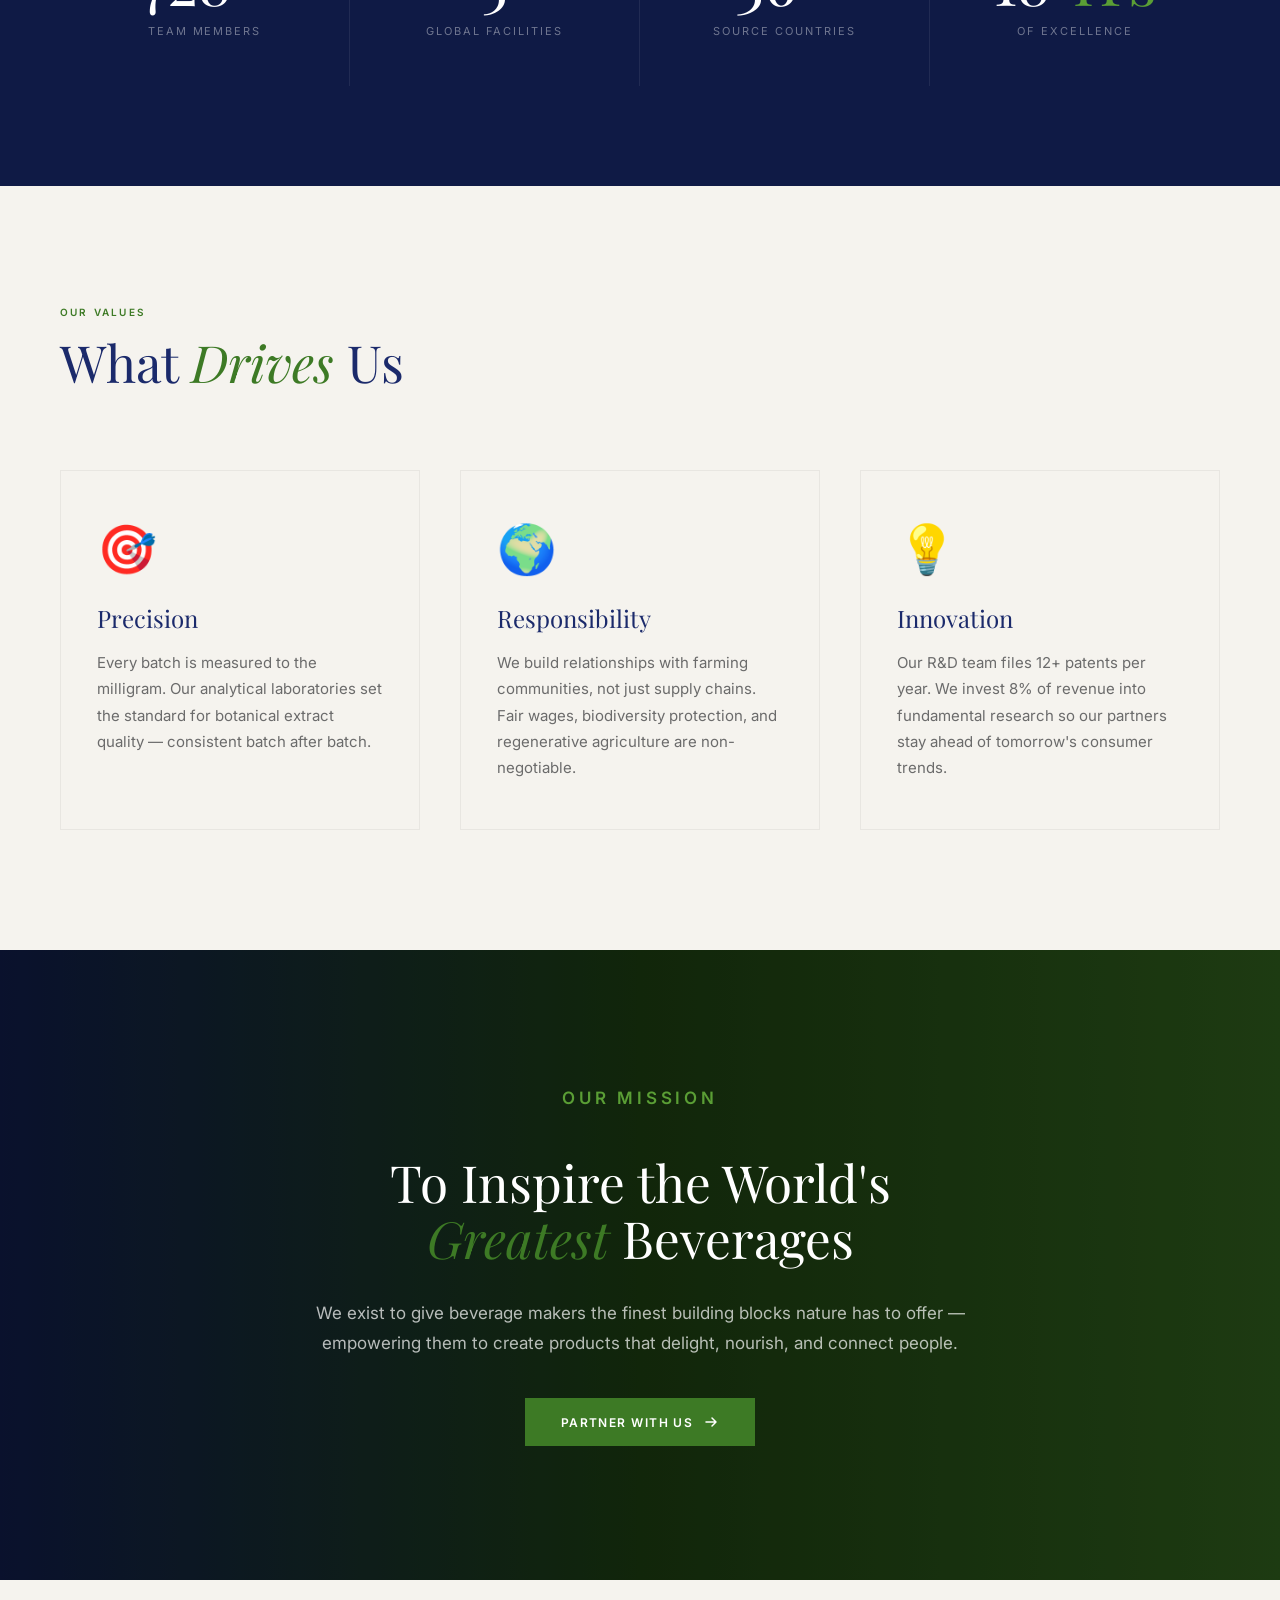
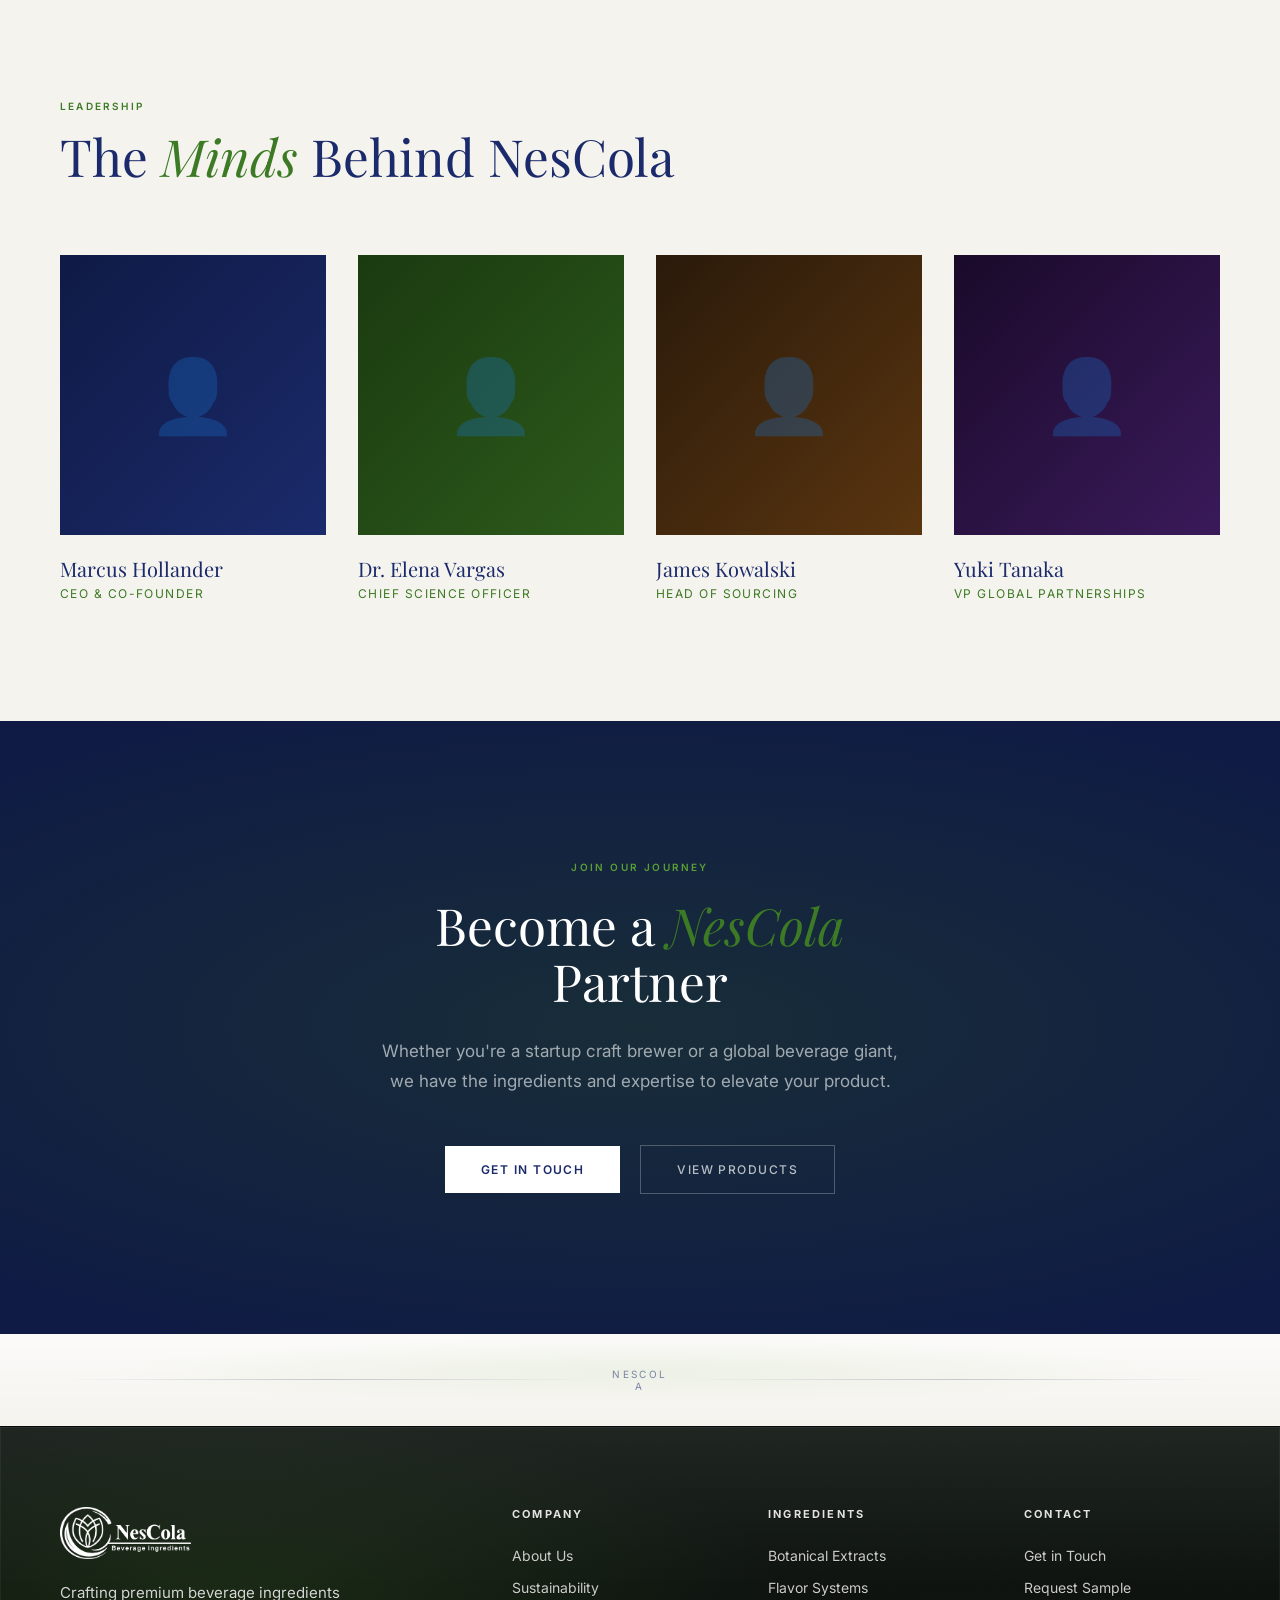
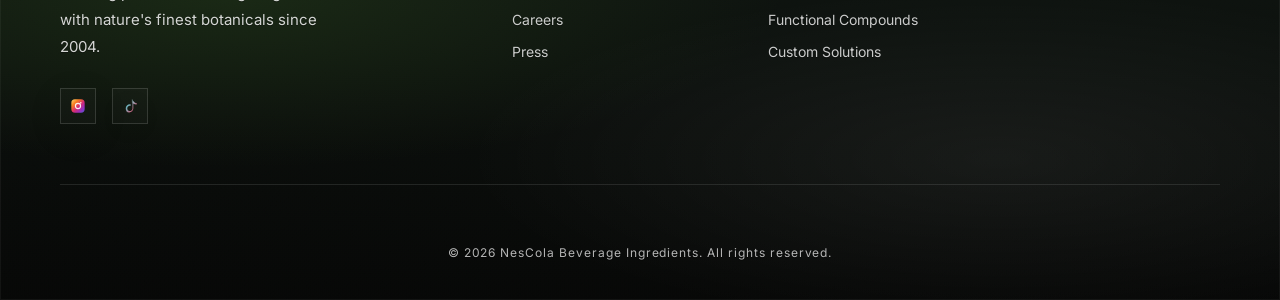
==== commit adc10f0e: "Mobile page hero spacing, TM language label, layout tweaks Made-with: Cursor" ====
--- a/about.html
+++ b/about.html
@@ -74,7 +74,7 @@
         </button>
         <button type="button" class="lang-option" data-lang="tk" role="option">
           <img class="lang-flag-img" src="https://flagcdn.com/w40/tm.png" alt="" width="22" height="16" decoding="async" />
-          <span class="lang-label" data-i18n="nav.lang.tk">TK</span>
+          <span class="lang-label" data-i18n="nav.lang.tk">TM</span>
         </button>
       </div>
     </div>
--- a/css/style.css
+++ b/css/style.css
@@ -1915,15 +1915,31 @@
   .hero-scroll { display: none; }
   .page-hero {
     align-items: flex-start;
-    padding-top: calc(env(safe-area-inset-top, 0px) + 96px);
+    height: auto;
+    min-height: 0;
+    padding-top: calc(env(safe-area-inset-top, 0px) + 88px);
     padding-left: 24px;
     padding-right: 24px;
-    padding-bottom: 60px;
+    padding-bottom: 28px;
   }
+  .page-hero-breadcrumb { margin-bottom: 12px; }
+  .page-hero-title {
+    font-size: clamp(30px, 8.5vw, 44px);
+    line-height: 1.12;
+    text-wrap: balance;
+  }
+  .feature-band {
+    height: auto;
+    min-height: 0;
+    padding: 44px 0;
+    align-items: center;
+  }
+  .feature-band-content { padding: 28px 24px; }
   .intro-section, .products-section, .stats-section, .sustain-section,
-  .news-section, .partners-section, .cta-section, .sustain-hero-section,
-  .about-story, .team-section, .contact-section { padding: 80px 24px; }
-  .pad-section { padding: 80px 24px; }
+  .news-section, .partners-section, .cta-section { padding: 80px 24px; }
+  .sustain-hero-section,
+  .about-story, .team-section, .contact-section,
+  .values-section, .pad-section { padding: 44px 24px 56px; }
   .products-grid, .products-full { grid-template-columns: 1fr; }
   .stats-section { grid-template-columns: 1fr 1fr; }
   .stat-item { border-right: none; border-bottom: 1px solid rgba(255,255,255,0.08); }
@@ -1934,12 +1950,12 @@
   .pre-footer { padding: 28px 24px; }
   .pre-footer-inner { flex-direction: column; gap: 14px; }
   .cta-actions { flex-direction: column; }
-  .products-intro { padding: 56px 24px 18px; }
+  .products-intro { padding: 32px 24px 18px; }
   .products-intro-inner { grid-template-columns: 1fr; gap: 22px; }
   .products-intro-text { margin-left: 0; max-width: 100%; }
   .products-filter { padding: 40px 24px 0; }
   .team-grid { grid-template-columns: 1fr 1fr; }
-  .sustain-commitment { grid-template-columns: 1fr; }
+  .sustain-commitment { grid-template-columns: 1fr; margin-top: 40px; }
   .contact-form { padding: 32px 24px; }
   .form-row { grid-template-columns: 1fr; }
   .turnkey-section { padding: 10px 24px 0; }
@@ -1969,11 +1985,13 @@
     padding-bottom: 56px;
   }
   .page-hero {
-    padding-top: calc(env(safe-area-inset-top, 0px) + 92px);
+    padding-top: calc(env(safe-area-inset-top, 0px) + 88px);
     padding-left: 20px;
     padding-right: 20px;
-    padding-bottom: 52px;
+    padding-bottom: 24px;
   }
+  .feature-band { padding: 36px 0; }
+  .feature-band-content { padding: 24px 20px; }
   #navbar { padding: 18px 20px; }
   #navbar.scrolled { padding: 12px 20px; }
 }
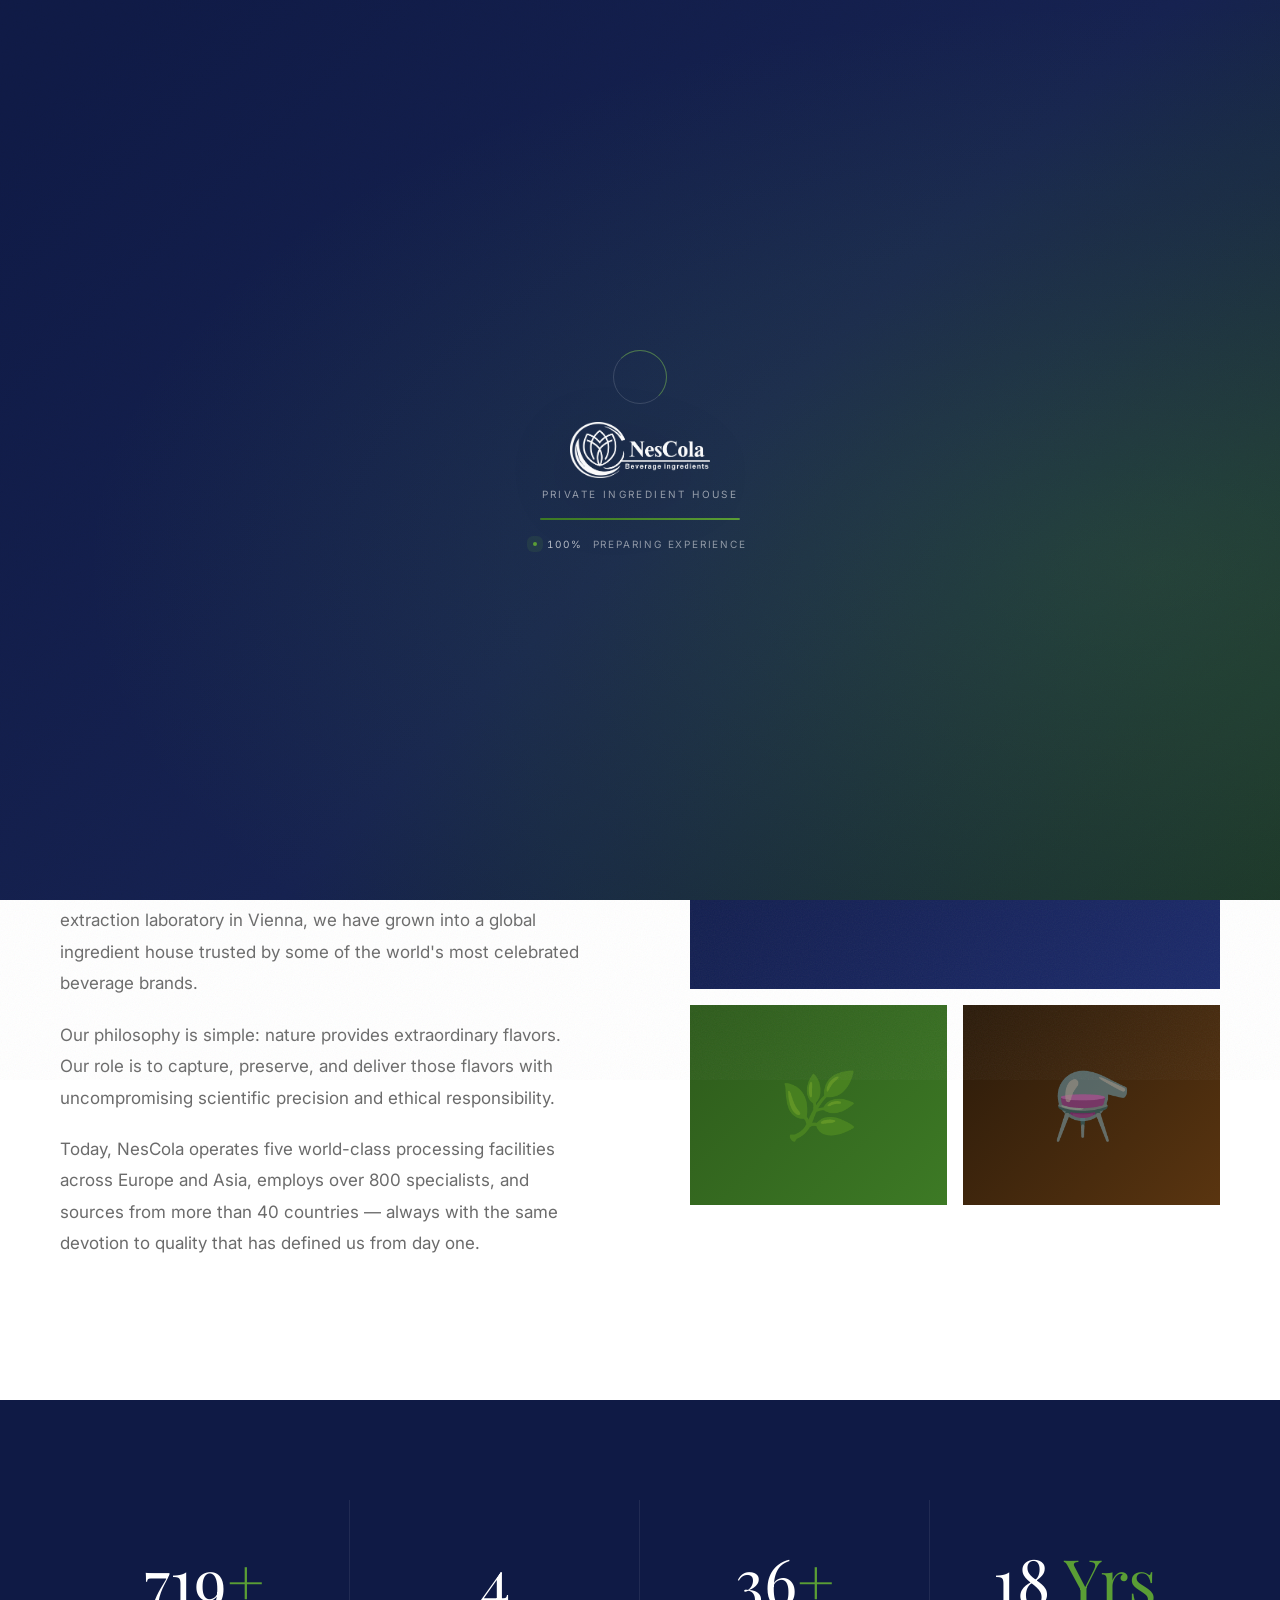
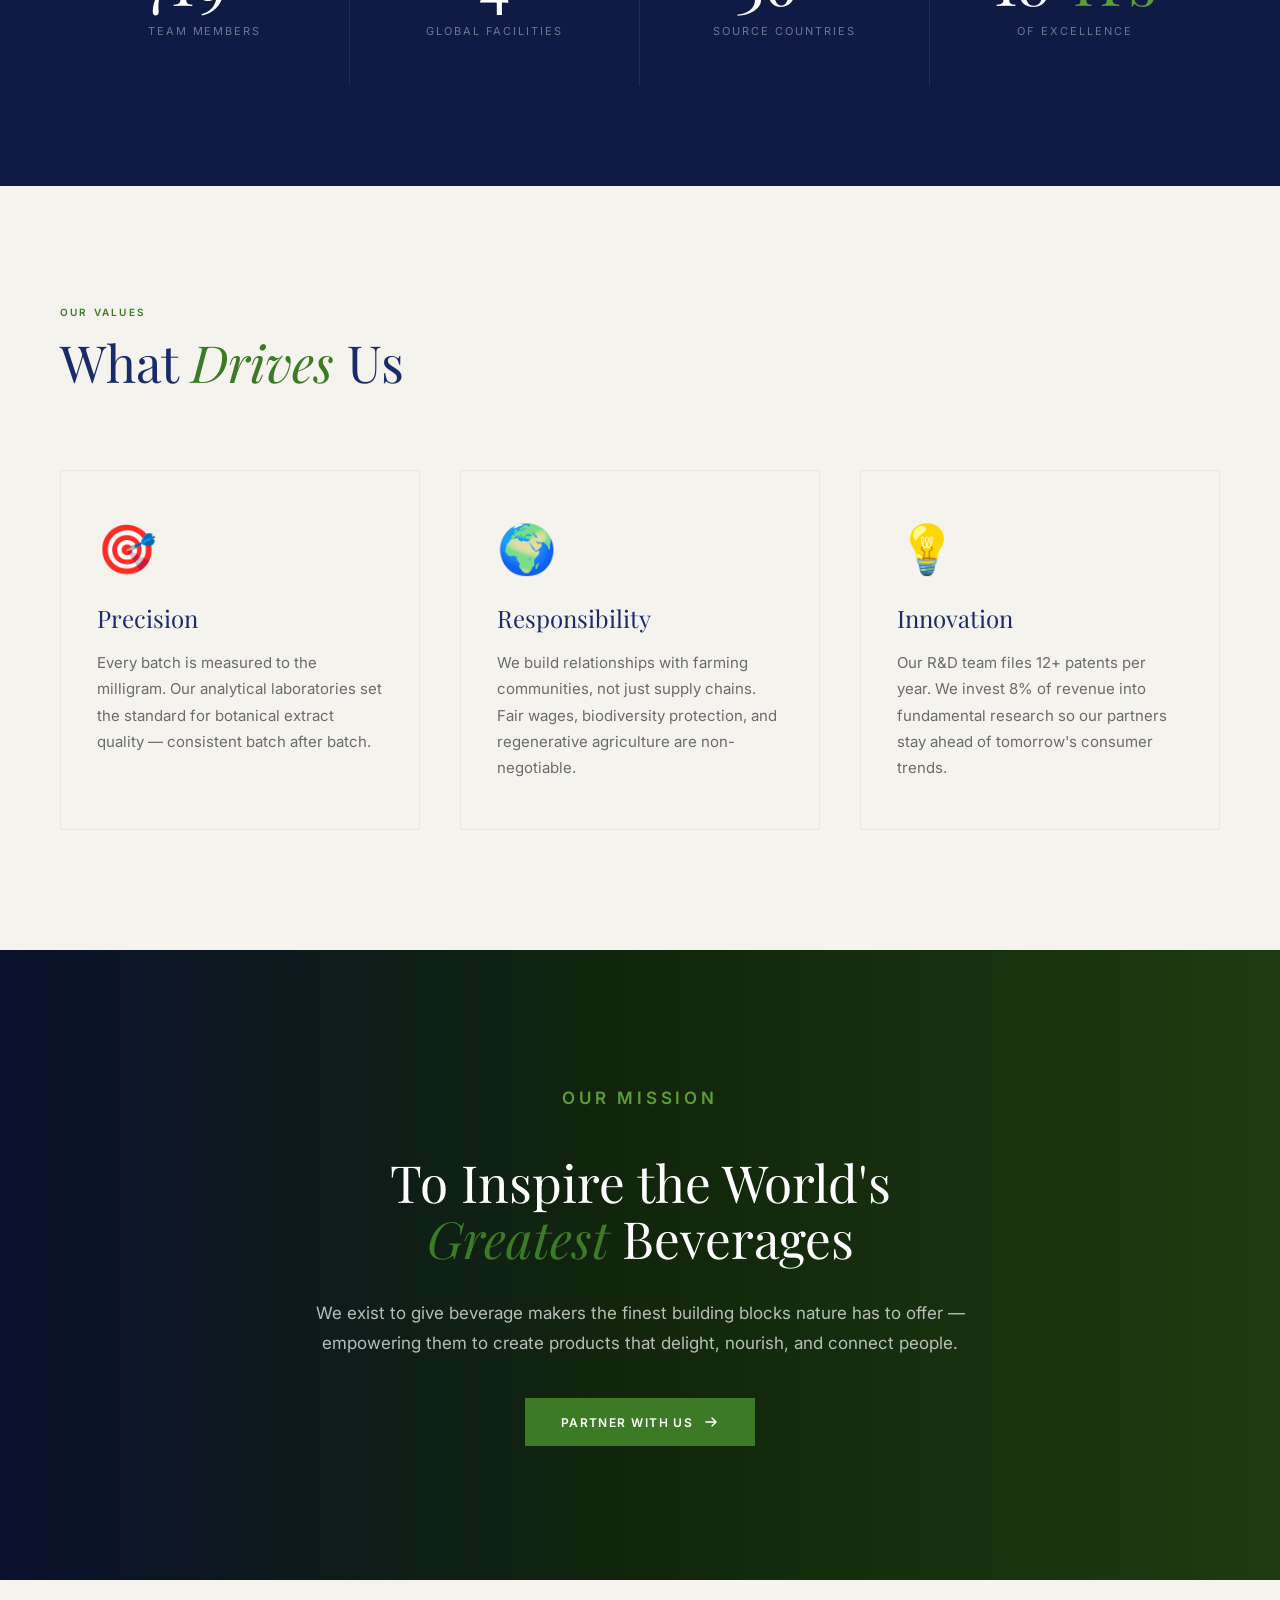
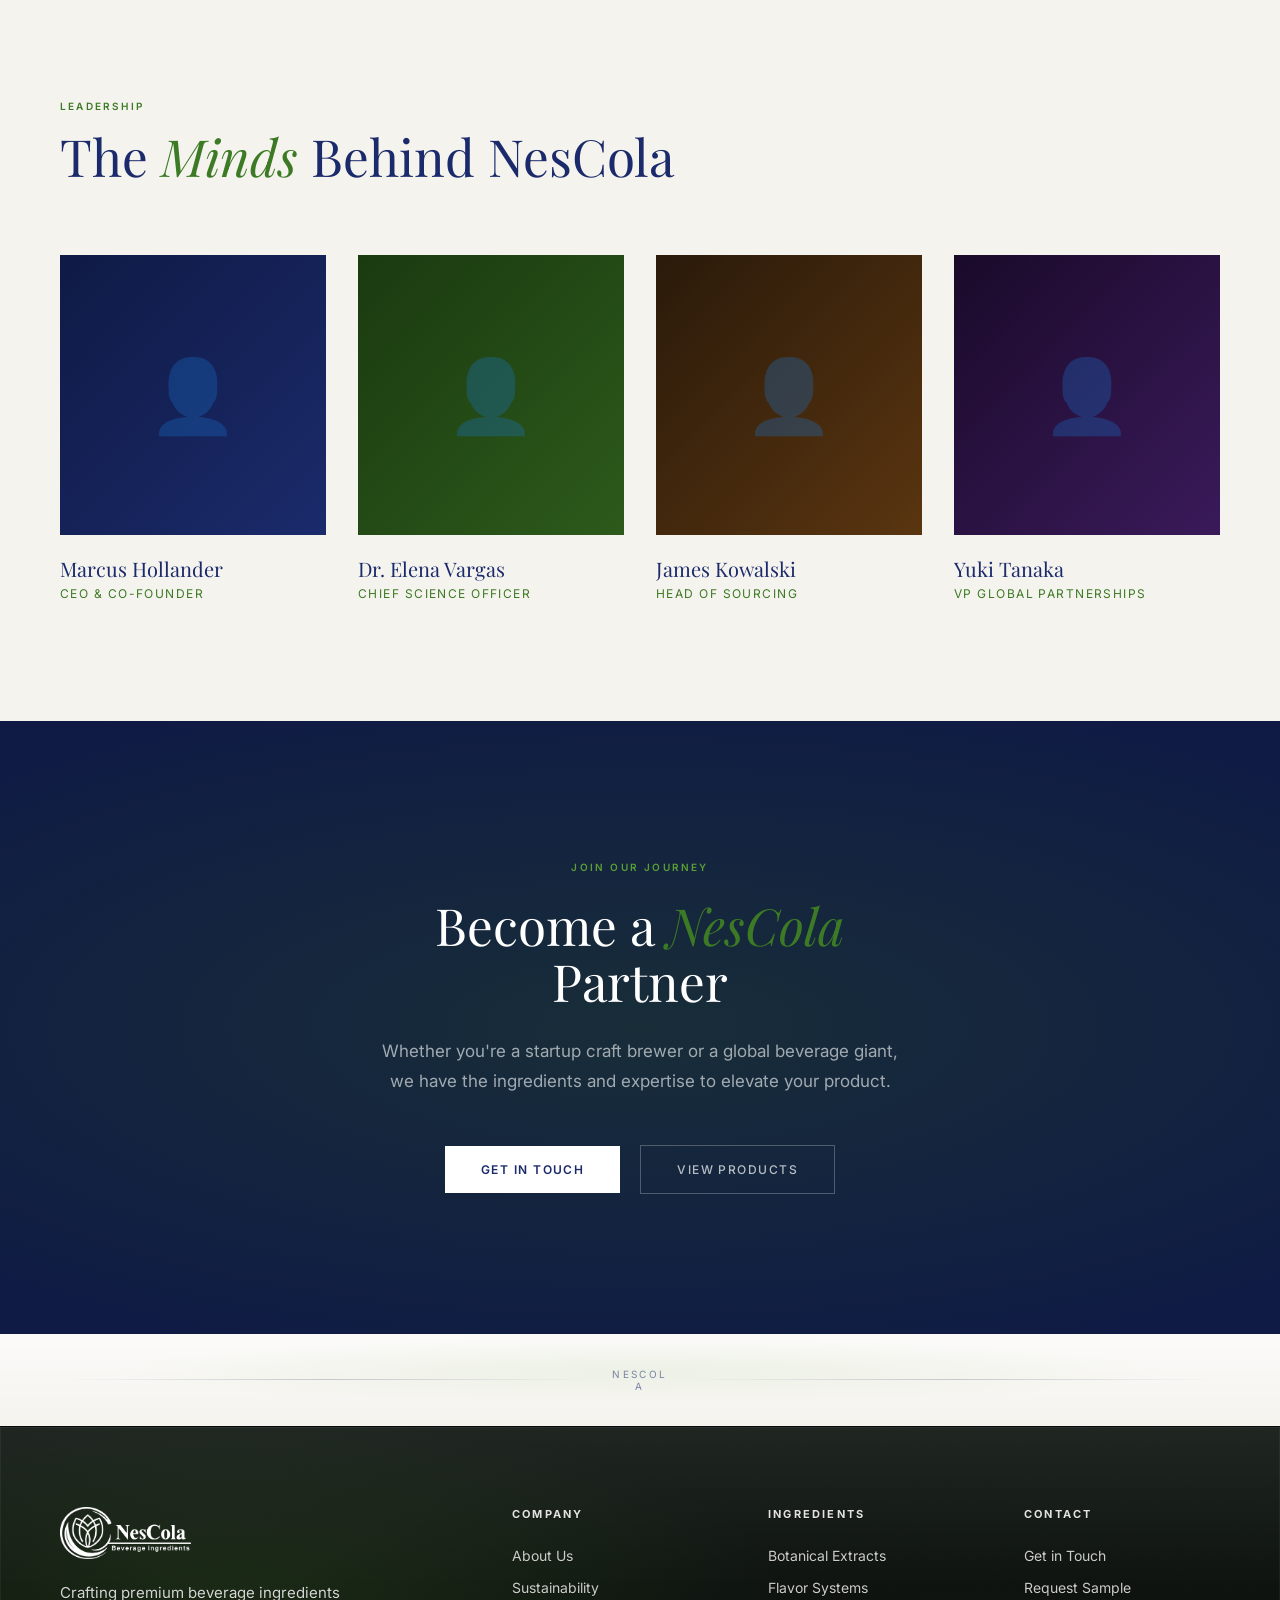
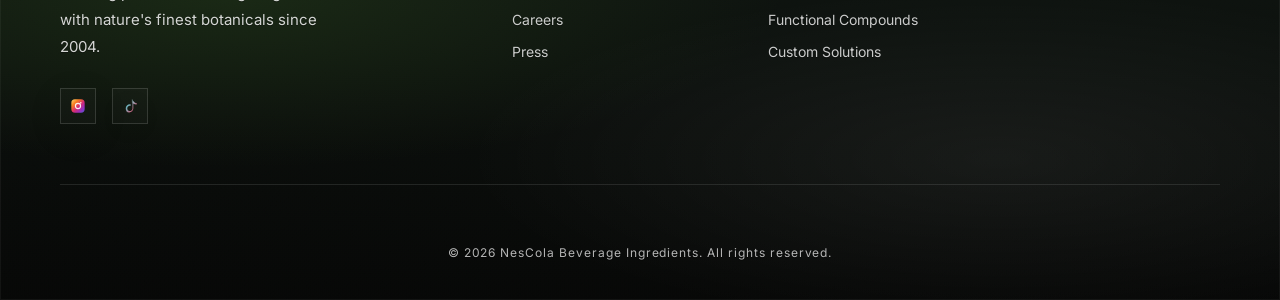
==== commit 5d3c91c5: "Tab icon tab_icon.png, navbar scrim, Edge lang dropdown close Made-with: Cursor" ====
--- a/about.html
+++ b/about.html
@@ -3,9 +3,9 @@
 <head>
   <meta charset="UTF-8" />
   <meta name="viewport" content="width=device-width, initial-scale=1.0" />
-  <link rel="icon" href="favicon.svg" type="image/svg+xml" />
-  <link rel="icon" href="logo.png" type="image/png" />
-  <link rel="apple-touch-icon" href="logo.png" />
+  <link rel="icon" href="images/tab_icon.png" type="image/png" sizes="32x32" />
+  <link rel="icon" href="images/tab_icon.png" type="image/png" sizes="192x192" />
+  <link rel="apple-touch-icon" href="images/tab_icon.png" sizes="180x180" />
   <title>About NesCola – Our Story</title>
   <link rel="preconnect" href="https://fonts.googleapis.com" />
   <link rel="preconnect" href="https://fonts.gstatic.com" crossorigin />
--- a/css/style.css
+++ b/css/style.css
@@ -321,6 +321,14 @@
   backdrop-filter: blur(20px);
   padding: 16px 60px;
   box-shadow: 0 1px 30px rgba(0,0,0,0.08);
+}
+/* Fixed bar over full-bleed heroes: scrim so hero copy (e.g. eyebrow) doesn’t read through under the logo */
+body:has(.hero) #navbar:not(.scrolled),
+body:has(.page-hero) #navbar:not(.scrolled) {
+  background: rgba(15, 26, 69, 0.88);
+  backdrop-filter: blur(14px);
+  -webkit-backdrop-filter: blur(14px);
+  box-shadow: 0 1px 0 rgba(255, 255, 255, 0.06);
 }
 #navbar.dark-nav {
   background: transparent;
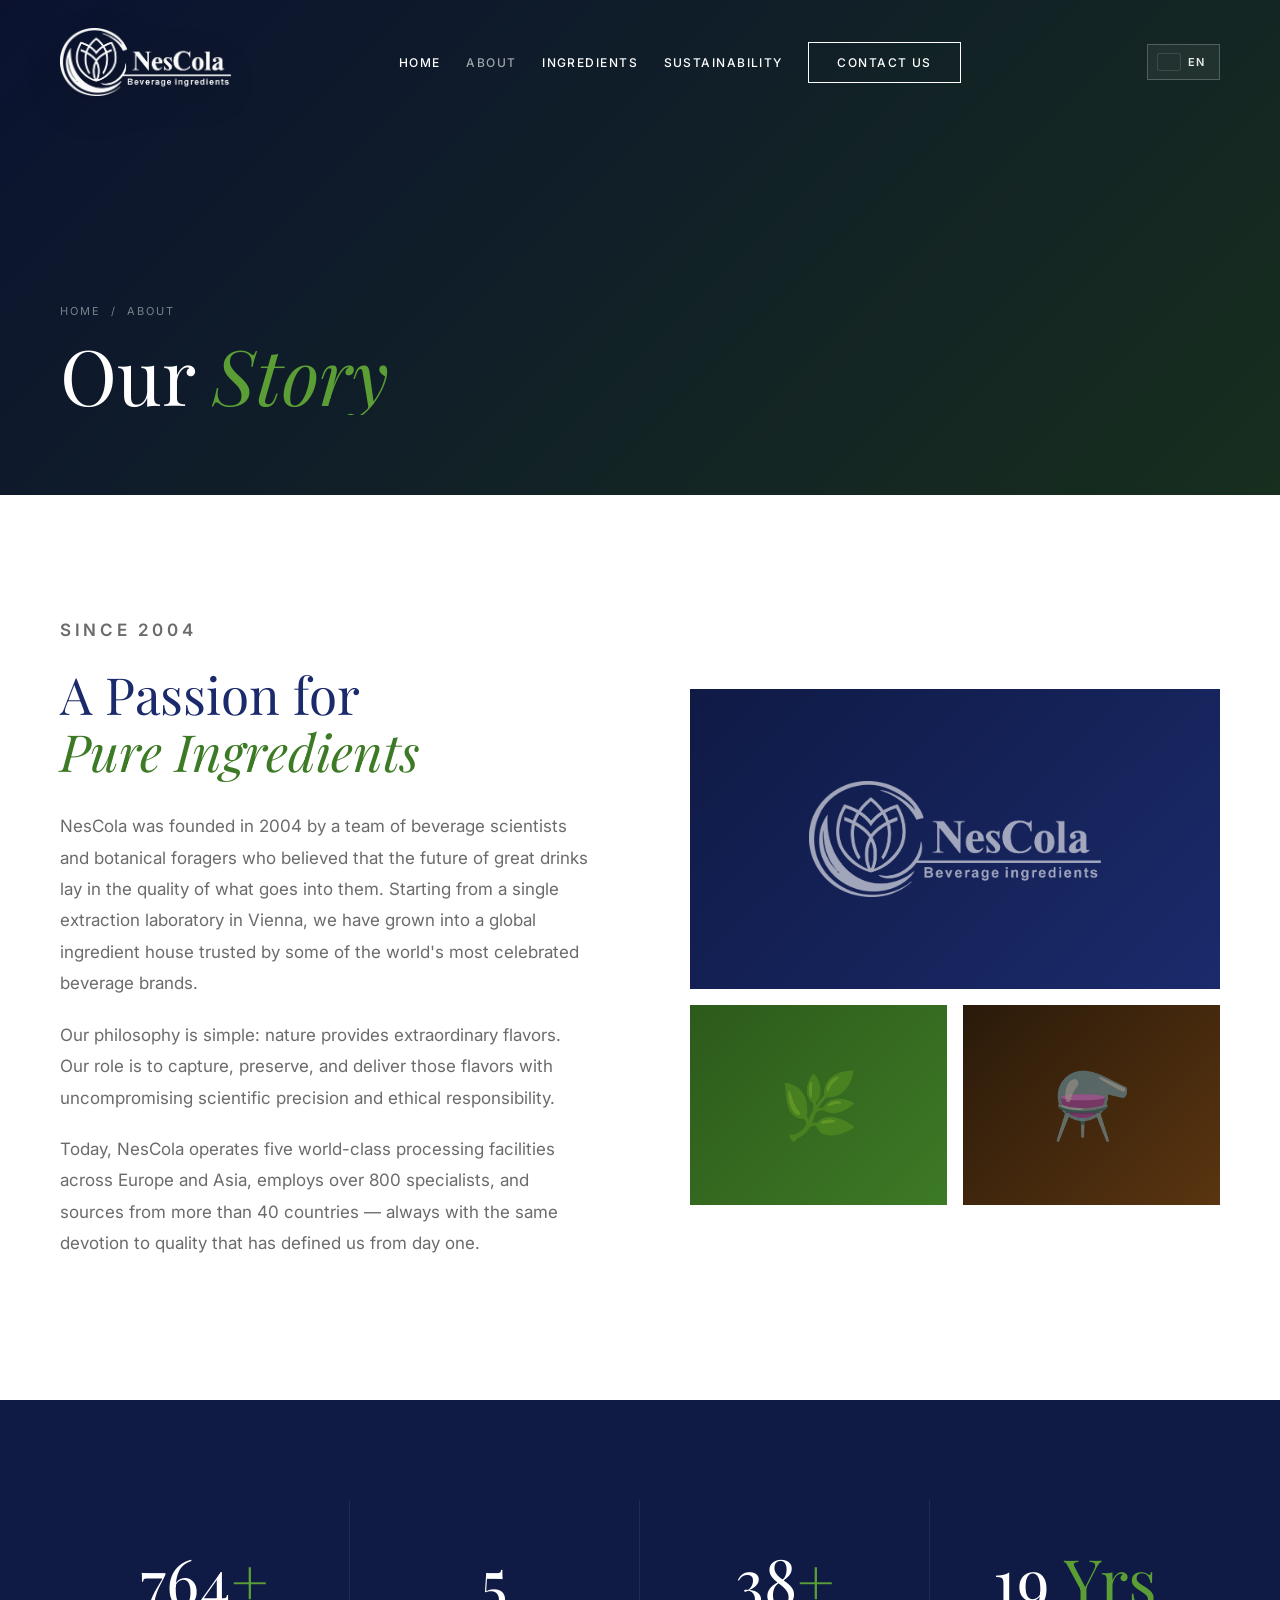
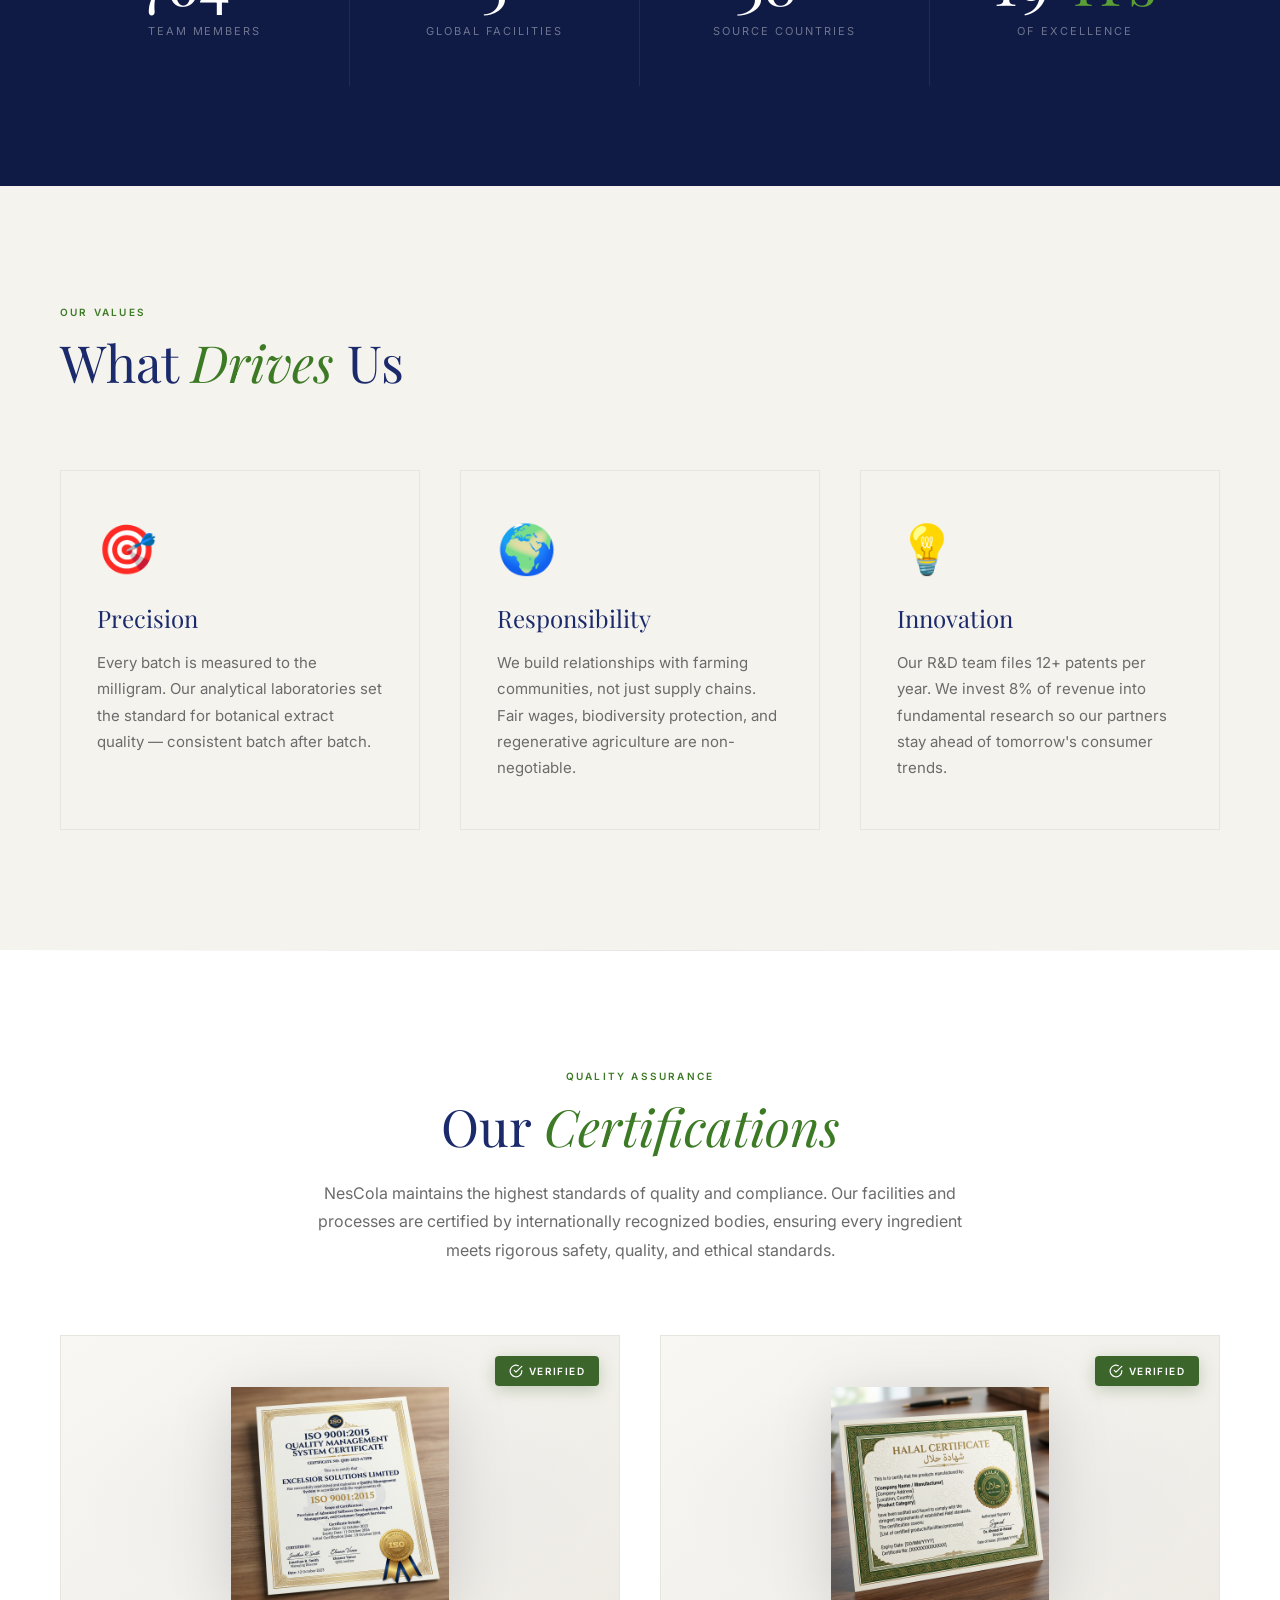
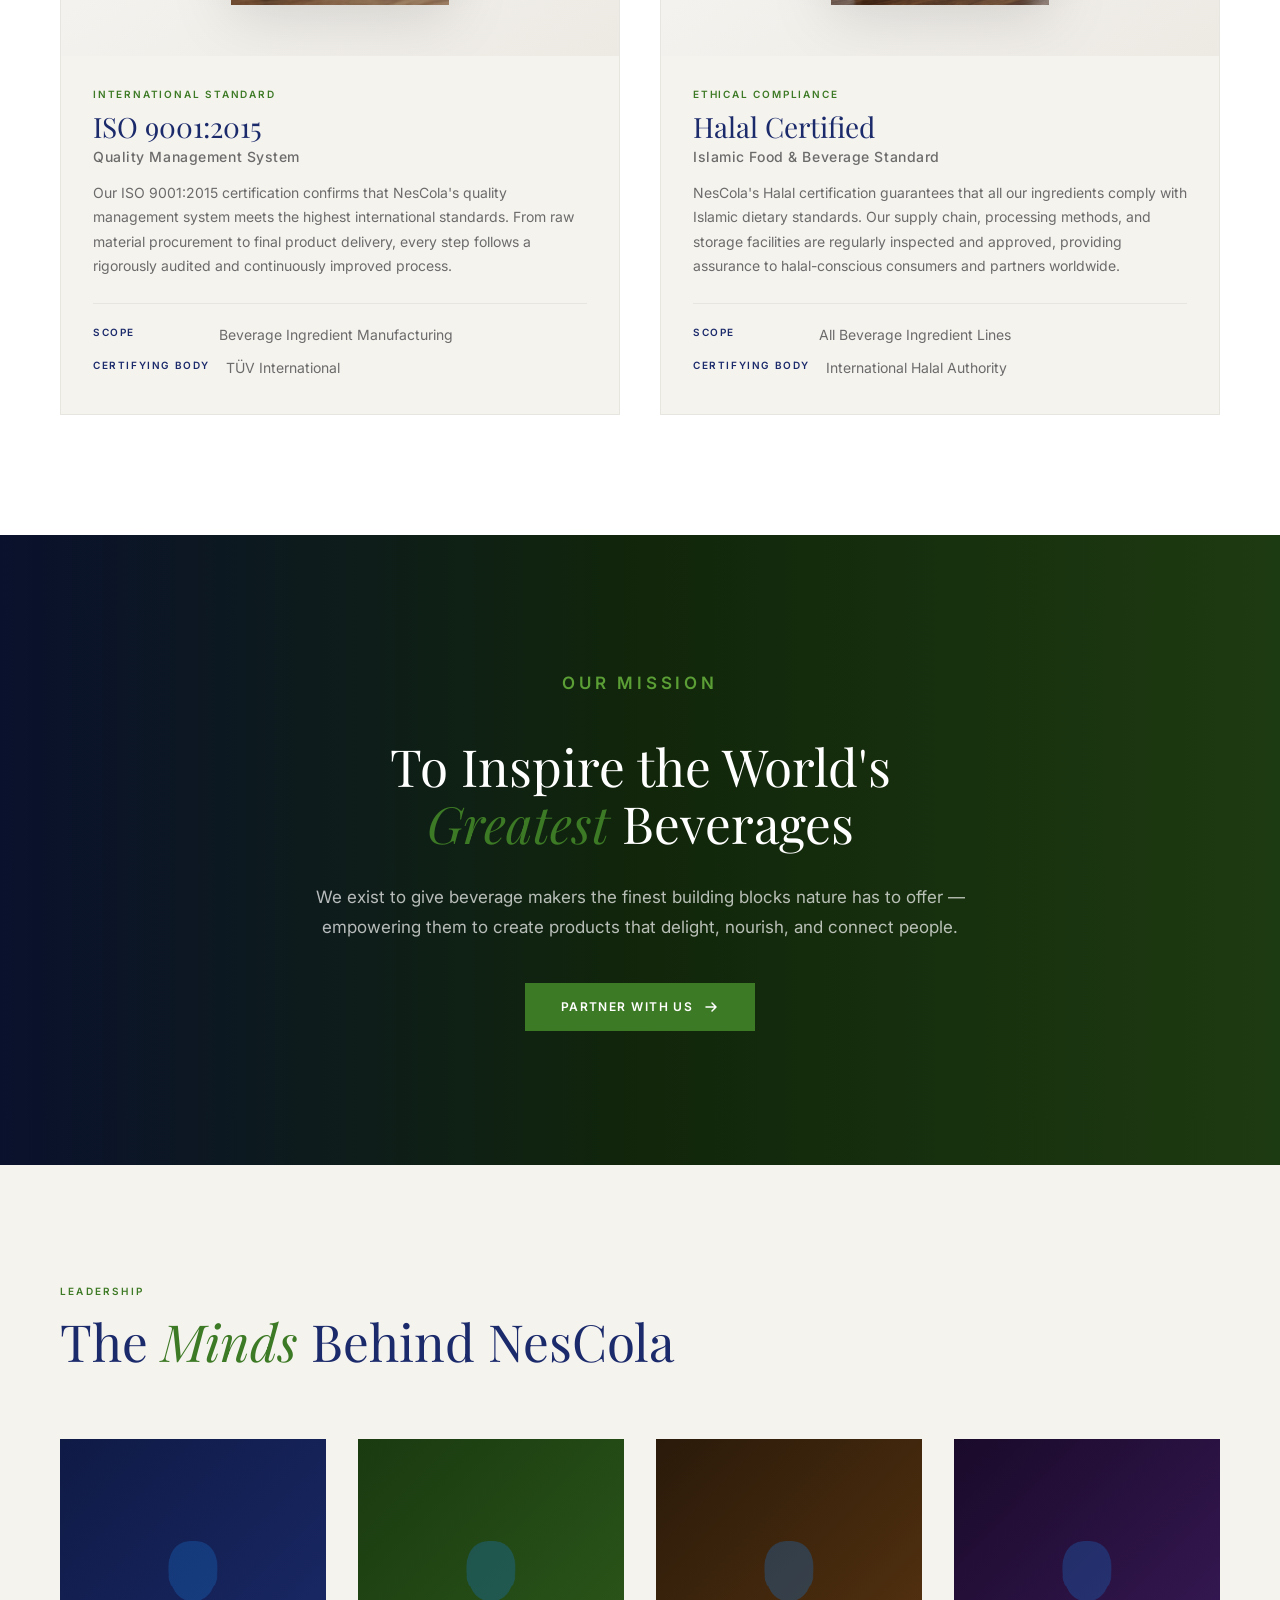
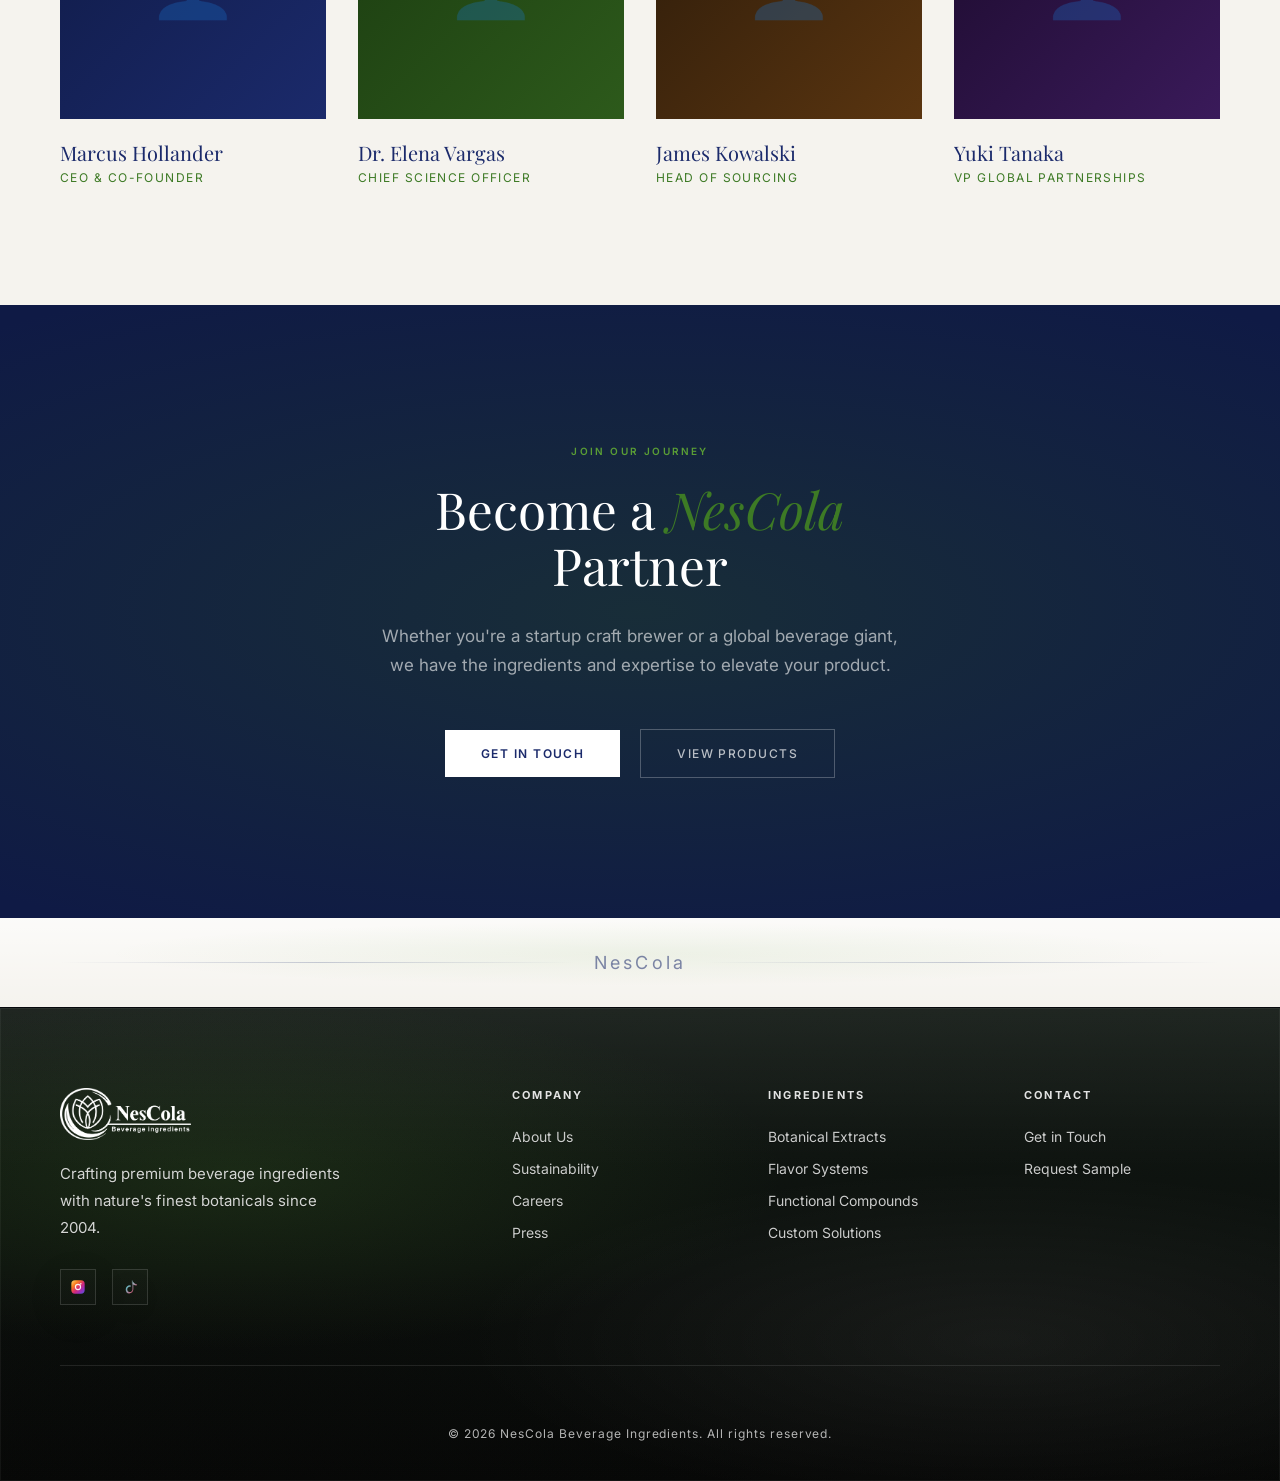
==== commit e42123c0: "added certificates" ====
--- a/about.html
+++ b/about.html
@@ -168,6 +168,71 @@
         <p class="commitment-text" data-i18n="about.values.innov.p">Our R&D team files 12+ patents per year. We invest 8% of revenue into fundamental research so our partners stay ahead of tomorrow's consumer trends.</p>
       </div>
     </div>
+    </div>
+  </section>
+
+  <!-- Certifications -->
+  <section class="certifications-section" id="certifications">
+    <div class="certifications-inner">
+      <div class="certifications-header reveal">
+        <p class="section-label" data-i18n="about.certs.label">Quality Assurance</p>
+        <h2 class="section-title" data-i18n-html="about.certs.title_html">Our <em>Certifications</em></h2>
+        <p class="certifications-subtitle" data-i18n="about.certs.subtitle">NesCola maintains the highest standards of quality and compliance. Our facilities and processes are certified by internationally recognized bodies, ensuring every ingredient meets rigorous safety, quality, and ethical standards.</p>
+      </div>
+      <div class="certifications-grid">
+        <!-- ISO Certificate Card -->
+        <div class="cert-card reveal" data-delay="0">
+          <div class="cert-card-img-wrapper">
+            <img src="images/iso_certificate.png" alt="ISO 9001:2015 Quality Management System Certificate" class="cert-card-img" />
+            <div class="cert-card-badge">
+              <svg width="20" height="20" viewBox="0 0 24 24" fill="none" stroke="currentColor" stroke-width="2" stroke-linecap="round" stroke-linejoin="round"><path d="M22 11.08V12a10 10 0 1 1-5.93-9.14"/><polyline points="22 4 12 14.01 9 11.01"/></svg>
+              <span data-i18n="about.certs.verified">Verified</span>
+            </div>
+          </div>
+          <div class="cert-card-body">
+            <div class="cert-card-tag" data-i18n="about.certs.iso.tag">International Standard</div>
+            <h3 class="cert-card-title" data-i18n="about.certs.iso.title">ISO 9001:2015</h3>
+            <h4 class="cert-card-name" data-i18n="about.certs.iso.name">Quality Management System</h4>
+            <p class="cert-card-desc" data-i18n="about.certs.iso.desc">Our ISO 9001:2015 certification confirms that NesCola's quality management system meets the highest international standards. From raw material procurement to final product delivery, every step follows a rigorously audited and continuously improved process.</p>
+            <div class="cert-card-details">
+              <div class="cert-detail">
+                <span class="cert-detail-label" data-i18n="about.certs.iso.scope_label">Scope</span>
+                <span class="cert-detail-value" data-i18n="about.certs.iso.scope_value">Beverage Ingredient Manufacturing</span>
+              </div>
+              <div class="cert-detail">
+                <span class="cert-detail-label" data-i18n="about.certs.iso.body_label">Certifying Body</span>
+                <span class="cert-detail-value" data-i18n="about.certs.iso.body_value">TÜV International</span>
+              </div>
+            </div>
+          </div>
+        </div>
+        <!-- Halal Certificate Card -->
+        <div class="cert-card reveal" data-delay="200">
+          <div class="cert-card-img-wrapper">
+            <img src="images/halal_certificate.png" alt="Halal Certification" class="cert-card-img" />
+            <div class="cert-card-badge">
+              <svg width="20" height="20" viewBox="0 0 24 24" fill="none" stroke="currentColor" stroke-width="2" stroke-linecap="round" stroke-linejoin="round"><path d="M22 11.08V12a10 10 0 1 1-5.93-9.14"/><polyline points="22 4 12 14.01 9 11.01"/></svg>
+              <span data-i18n="about.certs.verified">Verified</span>
+            </div>
+          </div>
+          <div class="cert-card-body">
+            <div class="cert-card-tag" data-i18n="about.certs.halal.tag">Ethical Compliance</div>
+            <h3 class="cert-card-title" data-i18n="about.certs.halal.title">Halal Certified</h3>
+            <h4 class="cert-card-name" data-i18n="about.certs.halal.name">Islamic Food & Beverage Standard</h4>
+            <p class="cert-card-desc" data-i18n="about.certs.halal.desc">NesCola's Halal certification guarantees that all our ingredients comply with Islamic dietary standards. Our supply chain, processing methods, and storage facilities are regularly inspected and approved, providing assurance to halal-conscious consumers and partners worldwide.</p>
+            <div class="cert-card-details">
+              <div class="cert-detail">
+                <span class="cert-detail-label" data-i18n="about.certs.halal.scope_label">Scope</span>
+                <span class="cert-detail-value" data-i18n="about.certs.halal.scope_value">All Beverage Ingredient Lines</span>
+              </div>
+              <div class="cert-detail">
+                <span class="cert-detail-label" data-i18n="about.certs.halal.body_label">Certifying Body</span>
+                <span class="cert-detail-value" data-i18n="about.certs.halal.body_value">International Halal Authority</span>
+              </div>
+            </div>
+          </div>
+        </div>
+      </div>
     </div>
   </section>
 
--- a/css/style.css
+++ b/css/style.css
@@ -321,14 +321,6 @@
   backdrop-filter: blur(20px);
   padding: 16px 60px;
   box-shadow: 0 1px 30px rgba(0,0,0,0.08);
-}
-/* Fixed bar over full-bleed heroes: scrim so hero copy (e.g. eyebrow) doesn’t read through under the logo */
-body:has(.hero) #navbar:not(.scrolled),
-body:has(.page-hero) #navbar:not(.scrolled) {
-  background: rgba(15, 26, 69, 0.88);
-  backdrop-filter: blur(14px);
-  -webkit-backdrop-filter: blur(14px);
-  box-shadow: 0 1px 0 rgba(255, 255, 255, 0.06);
 }
 #navbar.dark-nav {
   background: transparent;
@@ -1366,13 +1358,12 @@
   background: linear-gradient(90deg, rgba(27,42,107,0.00), rgba(27,42,107,0.22), rgba(27,42,107,0.00));
 }
 .pre-footer-kicker {
-  font-size: 10px;
-  letter-spacing: 0.24em;
-  text-transform: uppercase;
+  font-size: 18px;
+  letter-spacing: 0.18em;
   color: rgba(27,42,107,0.55);
   text-align: center;
   max-width: 100%;
-  overflow-wrap: anywhere;
+  white-space: nowrap;
 }
 
 /* ---- Footer ---- */
@@ -1597,6 +1588,219 @@
   margin-bottom: 4px;
 }
 .team-role { font-size: 12px; letter-spacing: 0.12em; text-transform: uppercase; color: var(--green-mid); }
+
+/* ---- Certifications Section ---- */
+.certifications-section {
+  padding: 120px 60px;
+  background: var(--white);
+  position: relative;
+  overflow: hidden;
+}
+.certifications-section::before {
+  content: '';
+  position: absolute;
+  top: 0; left: 0; right: 0;
+  height: 1px;
+  background: linear-gradient(90deg, transparent, var(--light-gray), transparent);
+}
+.certifications-inner {
+  max-width: 1200px;
+  margin: 0 auto;
+}
+.certifications-header {
+  text-align: center;
+  margin-bottom: 70px;
+}
+.certifications-header .section-title {
+  margin-bottom: 24px;
+}
+.certifications-subtitle {
+  font-size: 16px;
+  line-height: 1.8;
+  color: var(--gray);
+  max-width: 680px;
+  margin: 0 auto;
+}
+.certifications-grid {
+  display: grid;
+  grid-template-columns: 1fr 1fr;
+  gap: 40px;
+}
+.cert-card {
+  background: var(--cream);
+  border: 1px solid rgba(0,0,0,0.06);
+  overflow: hidden;
+  position: relative;
+  transition: transform var(--transition), box-shadow var(--transition);
+}
+.cert-card:hover {
+  transform: translateY(-8px);
+  box-shadow: 0 28px 60px rgba(0,0,0,0.10), 0 8px 20px rgba(0,0,0,0.06);
+}
+.cert-card::after {
+  content: '';
+  position: absolute;
+  inset: 0;
+  background: radial-gradient(800px 400px at var(--mx, 50%) var(--my, 40%), rgba(90,158,53,0.08), transparent 60%);
+  opacity: 0;
+  transition: opacity 400ms var(--ease-premium);
+  pointer-events: none;
+}
+.cert-card:hover::after { opacity: 1; }
+
+.cert-card-img-wrapper {
+  position: relative;
+  height: 320px;
+  overflow: hidden;
+  background: linear-gradient(145deg, #f8f7f4 0%, #edeae4 100%);
+  display: flex;
+  align-items: center;
+  justify-content: center;
+  padding: 32px;
+}
+.cert-card-img-wrapper::before {
+  content: '';
+  position: absolute;
+  inset: 0;
+  background:
+    radial-gradient(ellipse 80% 70% at 50% 50%, rgba(27,42,107,0.04), transparent 60%);
+  pointer-events: none;
+  z-index: 1;
+}
+.cert-card-img {
+  max-width: 85%;
+  max-height: 85%;
+  width: auto;
+  height: auto;
+  object-fit: contain;
+  transition: transform 0.9s var(--ease-premium);
+  filter: drop-shadow(0 10px 30px rgba(0,0,0,0.12));
+  position: relative;
+  z-index: 0;
+}
+.cert-card:hover .cert-card-img {
+  transform: scale(1.05);
+}
+.cert-card-badge {
+  position: absolute;
+  top: 20px;
+  right: 20px;
+  z-index: 2;
+  display: inline-flex;
+  align-items: center;
+  gap: 6px;
+  padding: 8px 14px;
+  background: rgba(45,90,27,0.92);
+  backdrop-filter: blur(10px);
+  color: var(--white);
+  font-size: 10px;
+  font-weight: 600;
+  letter-spacing: 0.14em;
+  text-transform: uppercase;
+  border-radius: 4px;
+  box-shadow: 0 4px 16px rgba(45,90,27,0.25);
+}
+.cert-card-badge svg {
+  width: 14px;
+  height: 14px;
+  flex-shrink: 0;
+}
+.cert-card-body {
+  padding: 32px 32px 36px;
+}
+.cert-card-tag {
+  font-size: 10px;
+  letter-spacing: 0.18em;
+  text-transform: uppercase;
+  color: var(--green-mid);
+  margin-bottom: 10px;
+  font-weight: 600;
+}
+.cert-card-title {
+  font-family: var(--font-serif);
+  font-size: 28px;
+  font-weight: 400;
+  color: var(--navy);
+  line-height: 1.2;
+  margin-bottom: 4px;
+}
+.cert-card-name {
+  font-family: var(--font-sans);
+  font-size: 14px;
+  font-weight: 500;
+  color: var(--gray);
+  letter-spacing: 0.04em;
+  margin-bottom: 16px;
+}
+.cert-card-desc {
+  font-size: 14px;
+  line-height: 1.75;
+  color: var(--gray);
+  margin-bottom: 24px;
+}
+.cert-card-details {
+  display: flex;
+  flex-direction: column;
+  gap: 12px;
+  padding-top: 20px;
+  border-top: 1px solid rgba(0,0,0,0.06);
+}
+.cert-detail {
+  display: flex;
+  align-items: flex-start;
+  gap: 16px;
+}
+.cert-detail-label {
+  font-size: 10px;
+  font-weight: 600;
+  letter-spacing: 0.16em;
+  text-transform: uppercase;
+  color: var(--navy);
+  min-width: 110px;
+  padding-top: 2px;
+  flex-shrink: 0;
+}
+.cert-detail-value {
+  font-size: 14px;
+  color: var(--gray);
+  line-height: 1.5;
+}
+
+/* Certifications responsive */
+@media (max-width: 900px) {
+  .certifications-grid {
+    grid-template-columns: 1fr;
+    gap: 32px;
+  }
+  .certifications-section {
+    padding: 80px 24px;
+  }
+  .cert-card-img-wrapper {
+    height: 260px;
+    padding: 24px;
+  }
+}
+@media (max-width: 600px) {
+  .certifications-header {
+    margin-bottom: 40px;
+  }
+  .cert-card-body {
+    padding: 24px 20px 28px;
+  }
+  .cert-card-title {
+    font-size: 22px;
+  }
+  .cert-detail {
+    flex-direction: column;
+    gap: 4px;
+  }
+  .cert-detail-label {
+    min-width: unset;
+  }
+  .cert-card-img-wrapper {
+    height: 220px;
+  }
+}
 
 /* Products page */
 .products-intro {
